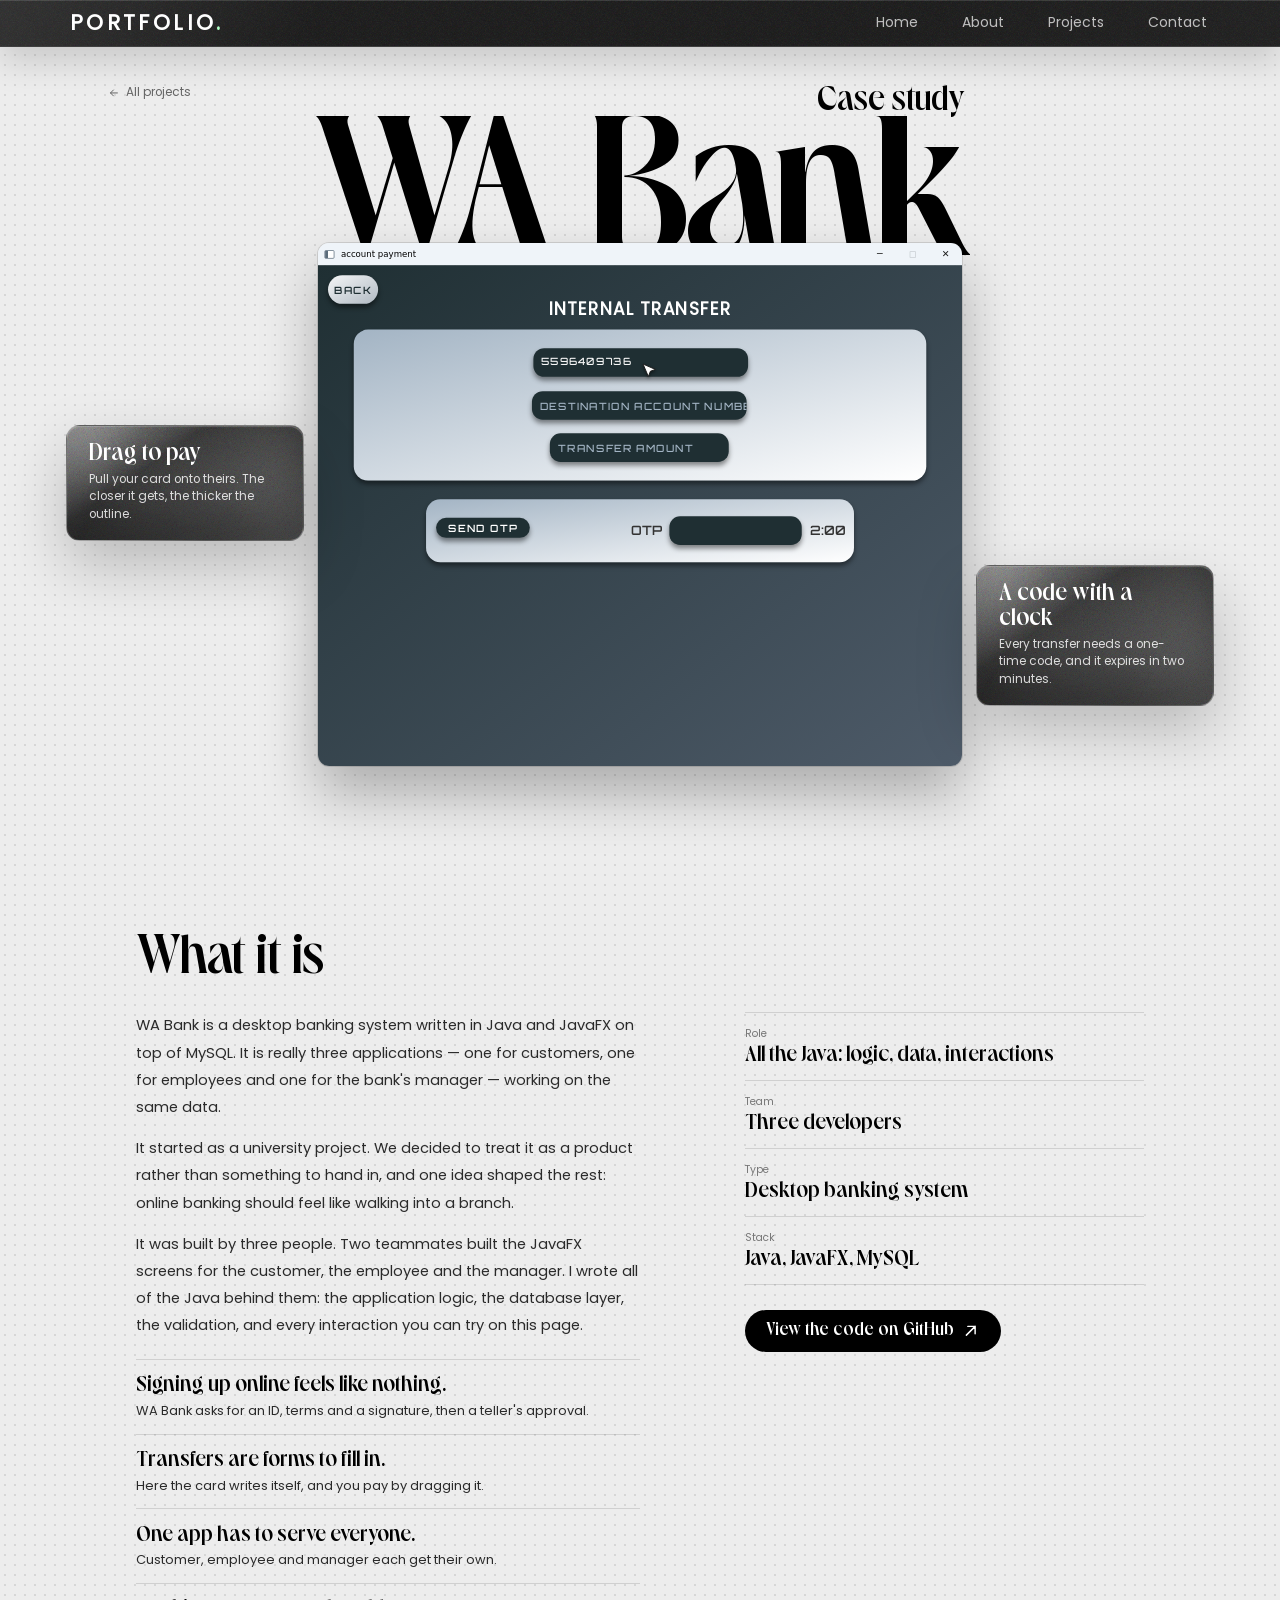
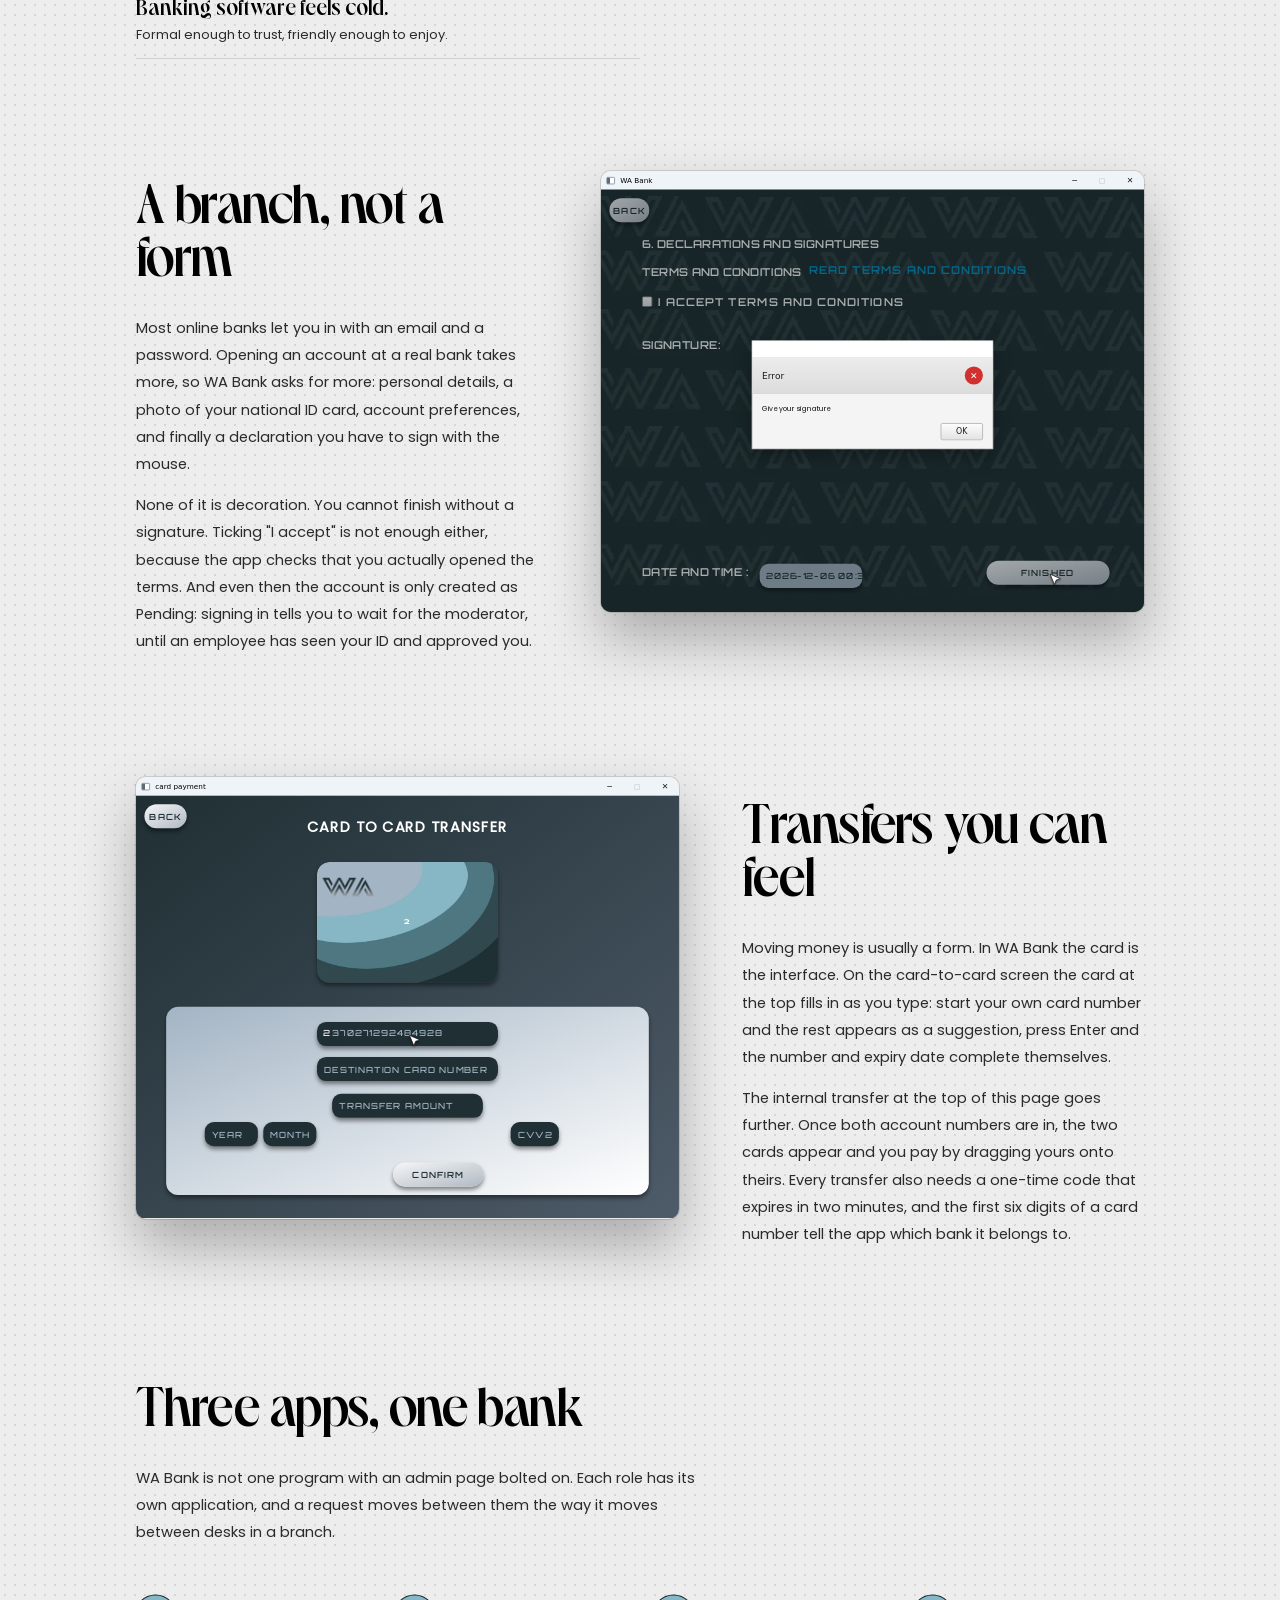
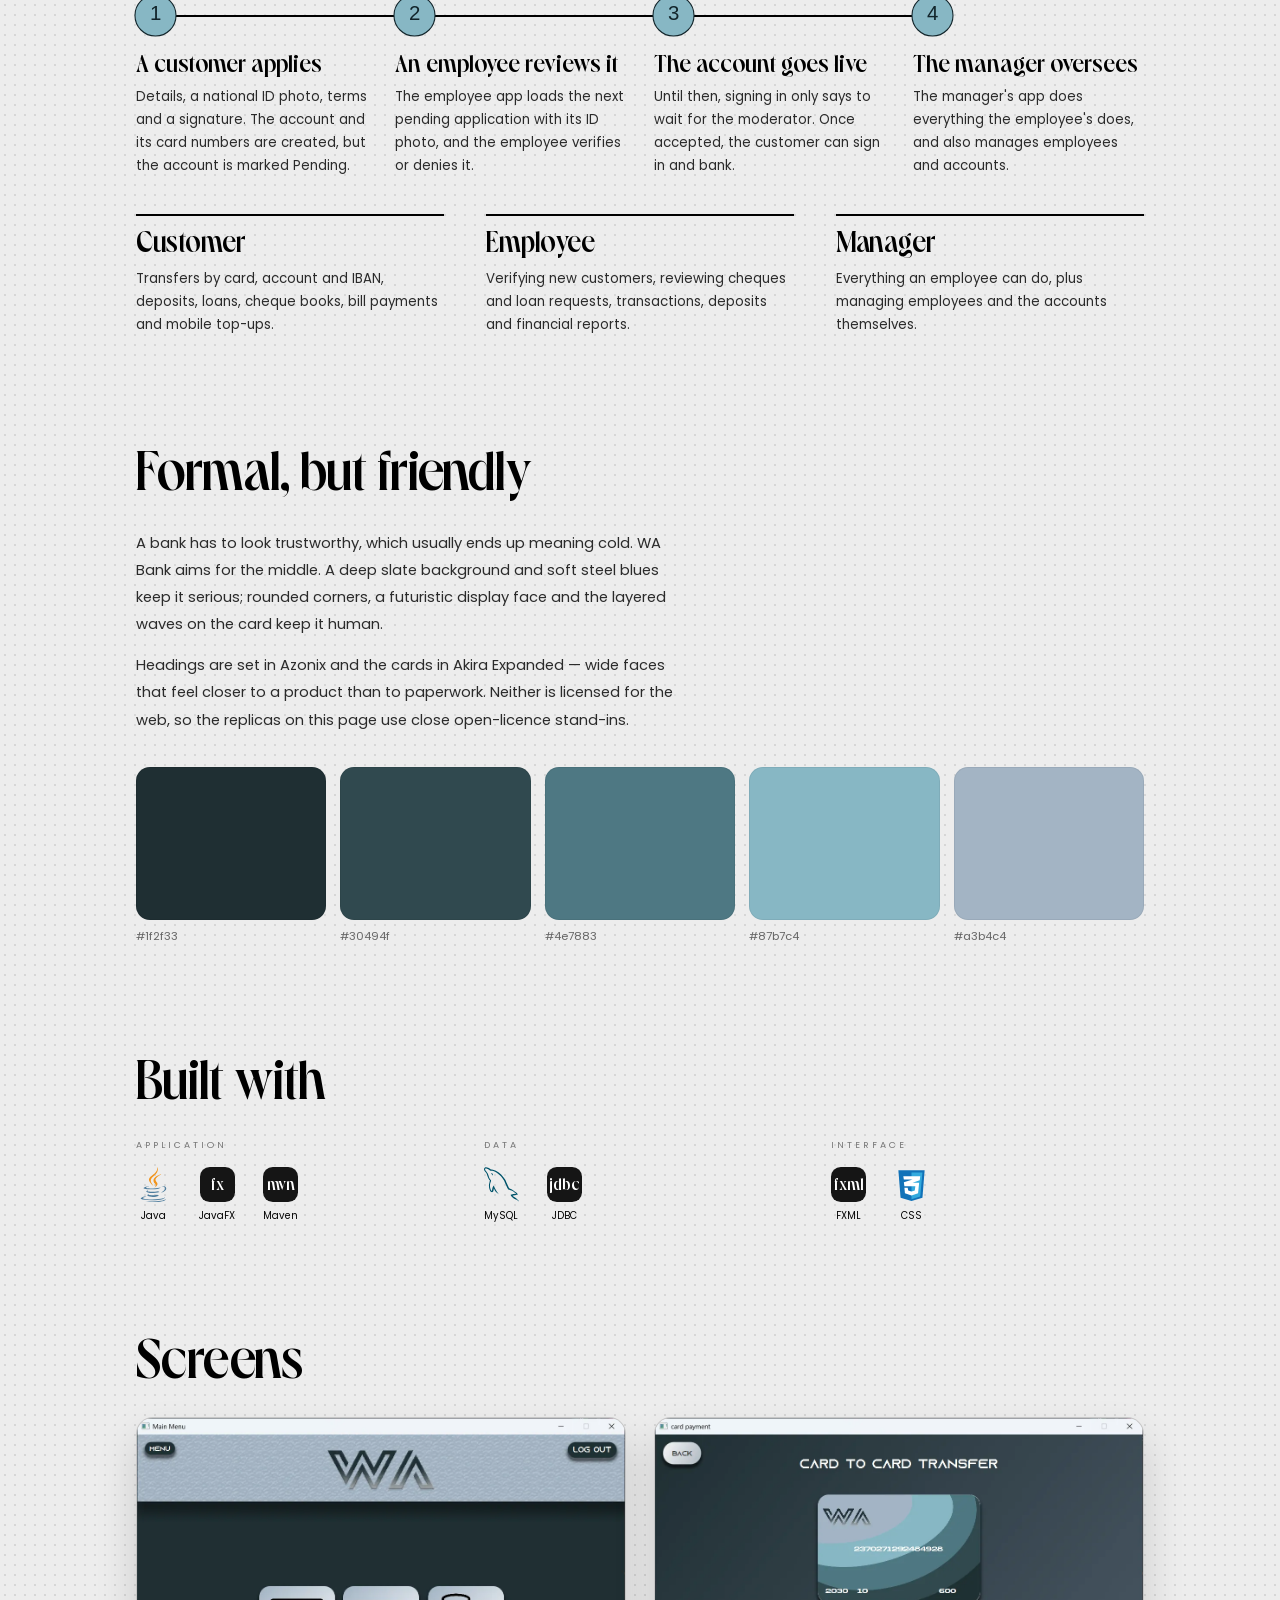
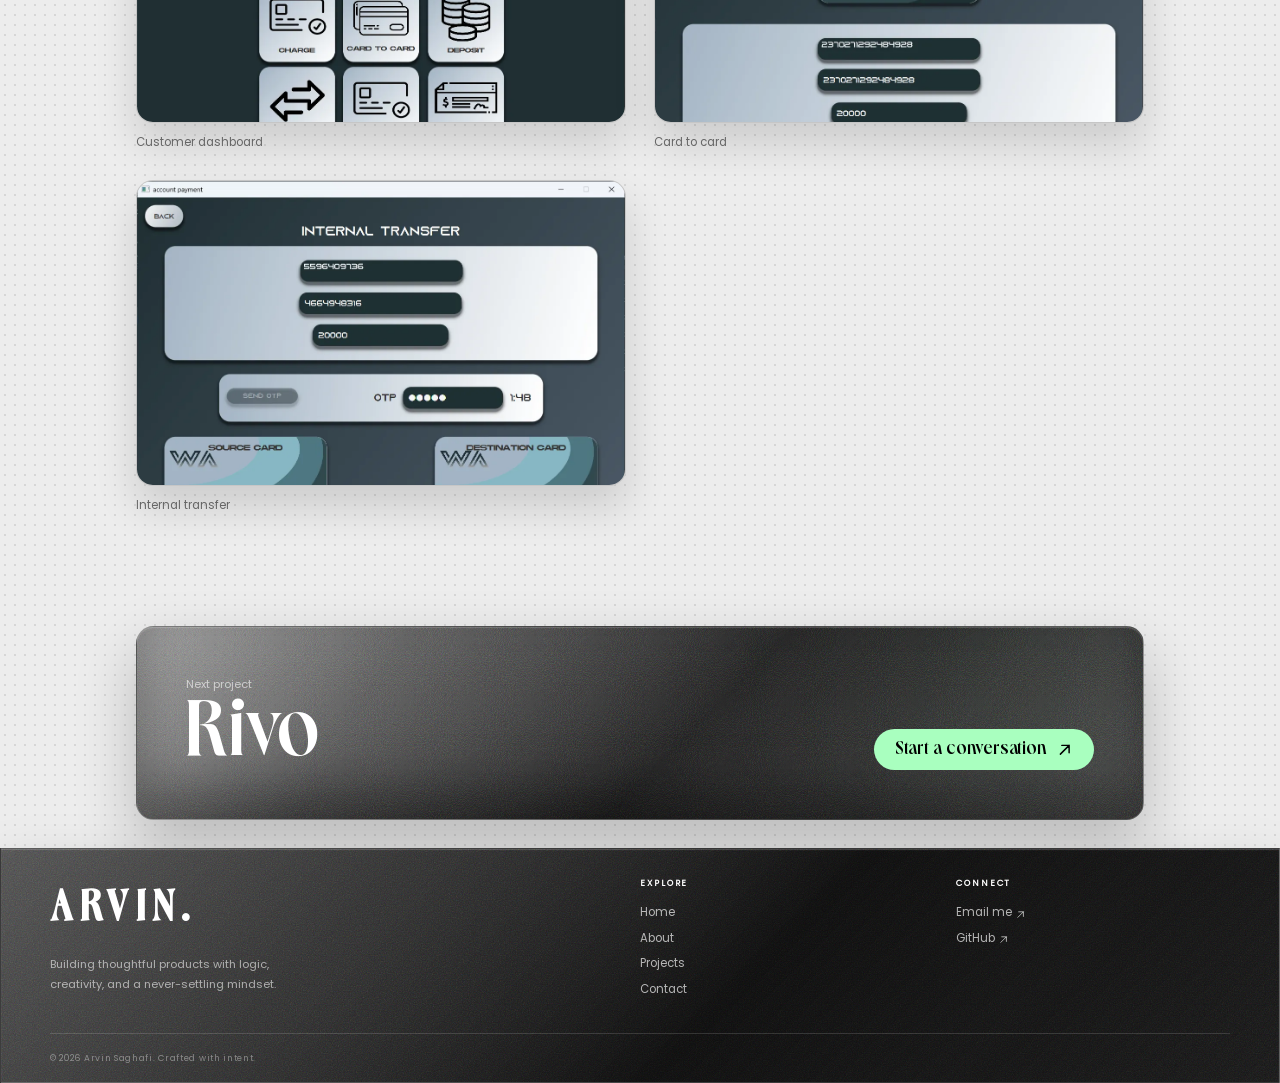
==== bank/index.html @ ecf49b20 "Add initial implementation of WA Bank project webpage" ====
<!DOCTYPE html>
<html lang="en">

<head>
	<meta charset="UTF-8">
	<meta name="viewport" content="width=device-width, initial-scale=1.0">
	<title>WA Bank — Desktop banking system | Arvin Saghafi</title>
	<meta name="description"
		content="WA Bank is a Java, JavaFX and MySQL banking system with separate apps for customers, employees and the bank manager. Sign-up needs an ID, terms and a signature, and you transfer money by dragging one card onto another.">
	<meta name="author" content="Arvin Saghafi">
	<meta name="robots" content="index, follow">
	<meta name="theme-color" content="#000000">

	<link rel="canonical" href="https://www.aboutarvin.ir/bank/">

	<meta property="og:type" content="article">
	<meta property="og:site_name" content="Arvin Saghafi">
	<meta property="og:title" content="WA Bank — Desktop banking system">
	<meta property="og:description"
		content="A Java and JavaFX banking system where signing up feels like visiting a branch and you pay by dragging your card onto theirs.">
	<meta property="og:url" content="https://www.aboutarvin.ir/bank/">
	<meta property="og:image" content="https://www.aboutarvin.ir/assets/images/projects/bank/screen-dashboard.webp">
	<meta name="twitter:card" content="summary_large_image">
	<meta name="twitter:title" content="WA Bank — Desktop banking system">
	<meta name="twitter:description"
		content="A Java and JavaFX banking system where signing up feels like visiting a branch and you pay by dragging your card onto theirs.">
	<meta name="twitter:image" content="https://www.aboutarvin.ir/assets/images/projects/bank/screen-dashboard.webp">

	<script type="application/ld+json">
		{
			"@context": "https://schema.org",
			"@graph": [
				{
					"@type": "SoftwareSourceCode",
					"@id": "https://www.aboutarvin.ir/bank/#project",
					"name": "WA Bank",
					"description": "A desktop banking system built with Java, JavaFX and MySQL, with separate applications for customers, employees and the bank manager. Registration requires an ID photo, accepted terms and a signature, and is approved by an employee before the account can be used.",
					"url": "https://www.aboutarvin.ir/bank/",
					"image": "https://www.aboutarvin.ir/assets/images/projects/bank/screen-dashboard.webp",
					"codeRepository": "https://github.com/eros-codes",
					"programmingLanguage": ["Java", "SQL"],
					"runtimePlatform": "Java, JavaFX",
					"keywords": ["banking system", "JavaFX", "MySQL", "JDBC", "desktop application", "drag and drop"],
					"author": { "@id": "https://www.aboutarvin.ir/#person" }
				},
				{
					"@type": "WebPage",
					"@id": "https://www.aboutarvin.ir/bank/#webpage",
					"url": "https://www.aboutarvin.ir/bank/",
					"name": "WA Bank — Desktop banking system",
					"isPartOf": { "@id": "https://www.aboutarvin.ir/#website" },
					"about": { "@id": "https://www.aboutarvin.ir/bank/#project" },
					"breadcrumb": { "@id": "https://www.aboutarvin.ir/bank/#breadcrumb" }
				},
				{
					"@type": "BreadcrumbList",
					"@id": "https://www.aboutarvin.ir/bank/#breadcrumb",
					"itemListElement": [
						{ "@type": "ListItem", "position": 1, "name": "Home", "item": "https://www.aboutarvin.ir/" },
						{ "@type": "ListItem", "position": 2, "name": "WA Bank", "item": "https://www.aboutarvin.ir/bank/" }
					]
				}
			]
		}
	</script>

	<!-- Motion gate — identical to the homepage -->
	<script>
		(function () {
			try {
				var d = document.documentElement;
				if (window.matchMedia &&
					window.matchMedia("(prefers-reduced-motion: reduce)").matches) return;
				d.classList.add("js-motion");
				if (document.visibilityState === "hidden") {
					d.classList.add("motion-hold");
					var release = function () { d.classList.remove("motion-hold"); };
					document.addEventListener("visibilitychange", release, { once: true });
					setTimeout(release, 8000);
				}
			} catch (e) { }
		})();
	</script>

	<!-- TODO: copy the Roah preload line from rivo/index.html here, so this
	     page preloads the same converted font file -->
	<link rel="preload" as="font" type="font/woff2" href="../assets/fonts/Poppins/Poppins-Regular.woff2" crossorigin>
	<link rel="preload" as="font" type="font/woff2" href="../assets/fonts/Orbitron/orbitron-600.woff2" crossorigin>

	<link rel="stylesheet" href="../assets/stylesheets/settings.css">
	<link rel="stylesheet" href="../assets/stylesheets/laptop/header.css" media="screen and (min-width: 1025px)">
	<link rel="stylesheet" href="../assets/stylesheets/laptop/footer.css" media="screen and (min-width: 1025px)">
	<link rel="stylesheet" href="../assets/stylesheets/tablet/header.css"
		media="screen and (min-width: 768px) and (max-width: 1024px)">
	<link rel="stylesheet" href="../assets/stylesheets/tablet/footer.css"
		media="screen and (min-width: 768px) and (max-width: 1024px)">
	<link rel="stylesheet" href="../assets/stylesheets/mobile/header.css"
		media="screen and (min-width: 320px) and (max-width: 767px)">
	<link rel="stylesheet" href="../assets/stylesheets/mobile/footer.css"
		media="screen and (min-width: 320px) and (max-width: 767px)">

	<link rel="stylesheet" href="../assets/stylesheets/project/project.css">
	<link rel="stylesheet" href="../assets/stylesheets/project/bank/bank.css">
</head>

<body class="project-page case-bank" style="--accent: #87b7c4; --accent-ink: #12252b;">

	<header class="header header-deactive" id="header">
		<a class="site-logo" href="../" aria-label="Arvin home">PORTFOLIO<span>.</span></a>
		<nav class="desktop-nav" aria-label="Primary navigation">
			<a href="../#home">Home</a>
			<a href="../#about">About</a>
			<a href="../#projects">Projects</a>
			<a href="../#contact">Contact</a>
		</nav>
		<button class="menu-toggle" type="button" aria-label="Open menu" aria-expanded="false"
			aria-controls="mobile-menu">
			<span></span>
			<span></span>
			<span></span>
		</button>
		<nav class="mobile-nav" id="mobile-menu" aria-label="Mobile navigation" aria-hidden="true">
			<a href="../#home">Home</a>
			<a href="../#about">About</a>
			<a href="../#projects">Projects</a>
			<a href="../#contact">Contact</a>
		</nav>
	</header>

	<main class="case">

		<!-- ============ HERO ============ -->
		<section class="case-hero" aria-labelledby="case-title">
			<a class="case-back" href="../#projects">
				<svg xmlns="http://www.w3.org/2000/svg" width="1em" height="1em" viewBox="0 0 24 24" aria-hidden="true">
					<path fill="none" stroke="currentColor" stroke-linecap="round" stroke-linejoin="round"
						stroke-width="2" d="M19 12H5m6-6l-6 6l6 6" />
				</svg>
				All projects
			</a>

			<div class="case-title-wrap">
				<p class="case-kicker">Case study</p>
				<h1 class="case-title" id="case-title">WA Bank</h1>
			</div>

			<div class="case-stage">
				<div class="bank-hero-stage">
					<figure class="wa-frame" id="transfer-stage"
						aria-label="The internal transfer screen of WA Bank. Account numbers and an amount are entered, a one-time code is sent, and then the source card is dragged onto the destination card to make the transfer. You can drag the card yourself.">
						<div class="wa-scale">
							<div class="wa-titlebar">
								<span class="wa-appicon"></span>account payment
								<span class="wa-controls" aria-hidden="true"><i>&#9472;</i><i
										class="is-off">&#9723;</i><i>&#10005;</i></span>
							</div>

							<!-- ---------- transfer screen ---------- -->
							<div class="wa-screen wa-dark" data-screen="transfer" aria-hidden="true">
								<span class="wa-btn is-done wa-shadow" style="left:14px; top:14px; width:70px">back</span>
								<p class="wa-title" style="top:47px">internal transfer</p>

								<div class="wa-panel wa-shadow" style="left:50px; top:90px; width:800px; height:211px">
									<div class="wa-field is-flow wa-shadow" data-f="src"
										style="left:251px; top:26px; width:300px"><span class="typed"></span><span class="caret"></span><span
											class="ghost">5596409736</span></div>
									<div class="wa-field wa-shadow" data-f="dst" style="left:249px; top:86px; width:300px">
										<span class="typed"></span><span class="caret"></span><span class="prompt">destination account
											number</span>
									</div>
									<div class="wa-field wa-shadow" data-f="amt" style="left:274px; top:145px; width:250px">
										<span class="typed"></span><span class="caret"></span><span class="prompt">transfer amount</span>
									</div>
								</div>

								<div class="wa-panel wa-shadow" style="left:151px; top:327px; width:598px; height:88px">
									<span class="wa-btn is-menu wa-shadow" data-f="sendotp"
										style="left:14px; top:26px; width:131px; height:28px; border-radius:20px">send
										otp</span>
									<span class="wa-label is-ink" style="left:286px; top:32px">otp</span>
									<div class="wa-field wa-shadow" data-f="otp" style="left:340px; top:24px; width:185px">
										<span class="typed"></span><span class="caret"></span>
									</div>
									<span class="wa-label is-ink" data-f="timer" style="left:537px; top:32px">2:00</span>
								</div>

								<div class="wa-card is-hidden" data-f="card2" style="left:550px; top:443px">
									<img class="logo" src="../assets/images/projects/bank/wa-logo.webp" alt=""
										width="220" height="80">
									<span class="cap">destination card</span>
									<span class="num"></span>
									<span class="name"></span>
								</div>
								<div class="wa-card is-hidden" data-f="card1" style="left:50px; top:443px" tabindex="0"
									role="button"
									aria-label="Source card. Press Enter to send it to the destination card.">
									<img class="logo" src="../assets/images/projects/bank/wa-logo.webp" alt=""
										width="220" height="80">
									<span class="cap">source card</span>
									<span class="num"></span>
									<span class="name"></span>
								</div>
							</div>

							<!-- ---------- receipt screen ---------- -->
							<div class="wa-screen wa-light is-away" data-screen="receipt" aria-hidden="true">
								<span class="wa-btn is-menu wa-shadow" data-f="receipt-back"
									style="left:14px; top:14px; width:55px; height:26px; font-size:13px">back</span>
								<div class="wa-paper wa-shadow">
									<span class="dash" style="top:43px"></span>
									<span class="ok">SUCCESSFUL</span>
									<span class="row" style="top:166px">Source account number's owner:<b>ARVIN
											SAGHAFI</b></span>
									<span class="row" style="top:216px">Source bank:<b>WA Bank</b></span>
									<span class="row" style="top:266px">Destination account number's owner:<b>SARA
											KARIMI</b></span>
									<span class="row" style="top:320px">Destination bank:<b>WA Bank</b></span>
									<span class="row" style="top:372px">Transfer Amount:<b>20000.0</b></span>
									<span class="row" style="top:426px">Transaction Code :<b data-f="code">878028</b></span>
									<span class="dash" style="top:506px"></span>
									<span class="row" style="top:526px">Date and time :<b data-f="time">2026-09-21
											17:22</b></span>
									<span class="wa-btn is-done wa-shadow"
										style="left:226px; top:556px; width:57px; height:26px; font-size:13px">print</span>
								</div>
							</div>

							<svg class="wa-cursor" viewBox="0 0 24 24" aria-hidden="true">
								<path d="M3 2l16 7-6.5 2.2L9.8 18z" fill="#fff" stroke="#1b1b1b" stroke-width="1.2"
									stroke-linejoin="round" />
							</svg>
						</div>
					</figure>

					<div class="wa-under">
						<span class="wa-hint" data-f="hint">Your turn: drag the source card onto the destination
							card.</span>
						<button class="wa-replay" type="button" data-f="replay">
							<svg xmlns="http://www.w3.org/2000/svg" width="1em" height="1em" viewBox="0 0 24 24"
								aria-hidden="true">
								<path fill="none" stroke="currentColor" stroke-linecap="round" stroke-linejoin="round"
									stroke-width="2" d="M20 11A8 8 0 1 0 17.7 17M20 4v7h-7" />
							</svg>
							Replay
						</button>
					</div>
				</div>

				<aside class="note pane note-a">
					<p class="note-title">Drag to pay</p>
					<p>Pull your card onto theirs. The closer it gets, the thicker the outline.</p>
				</aside>
				<aside class="note pane note-b">
					<p class="note-title">A code with a clock</p>
					<p>Every transfer needs a one-time code, and it expires in two minutes.</p>
				</aside>
			</div>
		</section>

		<!-- ============ OVERVIEW ============ -->
		<section class="case-section case-overview" aria-labelledby="overview-title">
			<div class="overview-copy">
				<h2 class="case-h2" id="overview-title" data-reveal="wipe">What it is</h2>
				<p data-reveal>
					WA Bank is a desktop banking system written in Java and JavaFX on top of MySQL. It is really
					three applications — one for customers, one for employees and one for the bank's manager —
					working on the same data.
				</p>
				<p data-reveal>
					It started as a university project. We decided to treat it as a product rather than something
					to hand in, and one idea shaped the rest: online banking should feel like walking into a
					branch.
				</p>
				<p data-reveal>
					It was built by three people. Two teammates built the JavaFX screens for the customer, the
					employee and the manager. I wrote all of the Java behind them: the application logic, the
					database layer, the validation, and every interaction you can try on this page.
				</p>

				<ul class="problems">
					<li data-reveal>
						<a href="#branch">
							<span class="problem-q">Signing up online feels like nothing.</span>
							<span class="problem-a">WA Bank asks for an ID, terms and a signature, then a teller's
								approval.</span>
						</a>
					</li>
					<li data-reveal>
						<a href="#transfers">
							<span class="problem-q">Transfers are forms to fill in.</span>
							<span class="problem-a">Here the card writes itself, and you pay by dragging it.</span>
						</a>
					</li>
					<li data-reveal>
						<a href="#roles">
							<span class="problem-q">One app has to serve everyone.</span>
							<span class="problem-a">Customer, employee and manager each get their own.</span>
						</a>
					</li>
					<li data-reveal>
						<a href="#design">
							<span class="problem-q">Banking software feels cold.</span>
							<span class="problem-a">Formal enough to trust, friendly enough to enjoy.</span>
						</a>
					</li>
				</ul>
			</div>

			<div class="overview-side">
				<dl class="overview-facts" data-reveal>
					<div>
						<dt>Role</dt>
						<dd>All the Java: logic, data, interactions</dd>
					</div>
					<div>
						<dt>Team</dt>
						<dd>Three developers</dd>
					</div>
					<div>
						<dt>Type</dt>
						<dd>Desktop banking system</dd>
					</div>
					<div>
						<dt>Stack</dt>
						<dd>Java, JavaFX, MySQL</dd>
					</div>
				</dl>

				<div class="overview-links" data-reveal>
					<!-- TODO: point this at the Bank repository -->
					<a class="btn btn-solid" href="https://github.com/eros-codes" target="_blank" rel="noreferrer">
						View the code on GitHub
						<svg xmlns="http://www.w3.org/2000/svg" width="1em" height="1em" viewBox="0 0 24 24"
							aria-hidden="true">
							<path fill="none" stroke="currentColor" stroke-linecap="round" stroke-linejoin="round"
								stroke-width="2" d="M18 6L6 18M8 6h10v10" />
						</svg>
					</a>
				</div>
			</div>
		</section>

		<!-- ============ A BRANCH, NOT A FORM ============ -->
		<section class="case-section case-feature" id="branch" aria-labelledby="branch-title">
			<div class="feature-copy">
				<h2 class="case-h2" id="branch-title" data-reveal="wipe">A branch, not a form</h2>
				<p data-reveal>
					Most online banks let you in with an email and a password. Opening an account at a real bank
					takes more, so WA Bank asks for more: personal details, a photo of your national ID card,
					account preferences, and finally a declaration you have to sign with the mouse.
				</p>
				<p data-reveal>
					None of it is decoration. You cannot finish without a signature. Ticking "I accept" is not
					enough either, because the app checks that you actually opened the terms. And even then the
					account is only created as Pending: signing in tells you to wait for the moderator, until an
					employee has seen your ID and approved you.
				</p>
			</div>

			<div class="feature-stage" data-reveal>
				<figure class="wa-frame" id="signup-stage"
					aria-label="The last step of WA Bank's sign-up. Pressing finish without a signature shows an error, the signature is drawn by hand, the terms must be opened as well as accepted, and only then is the account created.">
					<div class="wa-scale">
						<div class="wa-titlebar">
							<span class="wa-appicon"></span>WA Bank
							<span class="wa-controls" aria-hidden="true"><i>&#9472;</i><i class="is-off">&#9723;</i><i>&#10005;</i></span>
						</div>

						<div class="wa-screen wa-pattern" data-screen="signup" aria-hidden="true">
							<span class="wa-btn is-done wa-shadow" style="left:14px; top:14px; width:66px">back</span>
							<span class="wa-label" style="left:68px; top:79px">6. declarations and signatures</span>
							<span class="wa-label" style="left:68px; top:125px">terms and conditions</span>
							<!-- FXML puts this at x=330; nudged right because the stand-in font is wider than Azonix -->
							<span class="wa-link" data-f="terms" style="left:344px; top:122px">Read terms and
								conditions</span>
							<span class="wa-check" data-f="accept" style="left:68px; top:174px"><i></i>i accept terms and
								conditions</span>
							<span class="wa-label" style="left:68px; top:246px">signature:</span>

							<svg class="wa-sign" viewBox="0 0 310 314" aria-hidden="true">
								<path data-f="sign"
									d="M40 176 C56 120, 78 108, 82 152 C85 186, 70 204, 60 188 C50 172, 86 140, 106 152 C121 161, 110 188, 126 183 C141 178, 140 142, 151 147 C159 151, 150 188, 166 185 C179 182, 183 151, 191 153 C199 155, 193 185, 206 183 C221 180, 226 146, 241 151 C256 156, 246 188, 263 180 C276 174, 286 161, 293 150" />
								<path data-f="sign2" d="M58 208 C122 196, 204 200, 282 190" />
							</svg>

							<span class="wa-label" style="left:68px; top:623px">date and time :</span>
							<div class="wa-field is-light wa-shadow" style="left:263px; top:620px; width:170px">
								<span data-f="now">2026-09-21 17:20</span>
							</div>
							<span class="wa-btn is-done wa-shadow" data-f="finished"
								style="left:639px; top:615px; width:204px">finished</span>

							<div class="wa-window" data-f="termswin">
								<div class="bar">terms</div>
							</div>

							<div class="wa-dim" data-f="dim">
								<div class="wa-alert">
									<div class="bar"></div>
									<div class="head"><span data-f="alerthead">Error</span><span class="x">&#10005;</span>
									</div>
									<p class="msg" data-f="alertmsg">Give your signature</p>
									<div class="ok" data-f="alertok">OK</div>
								</div>
							</div>
						</div>

						<!-- ---------- account created ---------- -->
						<div class="wa-screen wa-light is-away" data-screen="signdone" aria-hidden="true">
							<div class="wa-darkpanel wa-shadow"
								style="left:81px; top:100px; width:700px; height:500px">
								<span class="wa-label" style="left:36px; top:29px">dear</span>
								<span class="wa-label" style="left:117px; top:29px">Arvin Saghafi</span>
								<span class="wa-label" style="left:36px; top:71px">thank you for trusting our
									bank</span>
								<span class="wa-label" style="left:36px; top:109px">your username :</span>
								<span class="wa-label" style="left:266px; top:109px">arvin</span>
								<span class="wa-label" style="left:36px; top:148px">your account's information:</span>

								<div class="wa-mini-card wa-shadow"
									style="left:200px; top:191px; width:300px; height:200px">
									<img class="logo" src="../assets/images/projects/bank/wa-logo.webp" alt=""
										width="220" height="80">
									<span style="left:8px; top:69px">5596409736</span>
									<span style="left:8px; top:92px">2370 2712 9248 4928</span>
									<span style="left:8px; top:112px">IR62 0170 0000 0055 9640 9736</span>
									<span style="left:14px; top:171px">600</span>
									<span style="left:171px; top:171px">2030.10</span>
								</div>

								<span class="wa-btn is-done wa-shadow"
									style="left:297px; top:446px; width:105px">done</span>
							</div>
							<span class="wa-label" style="left:97px; top:619px; font-size:12px">your debit card is going
								to reach you next week</span>
						</div>

						<svg class="wa-cursor" viewBox="0 0 24 24" aria-hidden="true">
							<path d="M3 2l16 7-6.5 2.2L9.8 18z" fill="#fff" stroke="#1b1b1b" stroke-width="1.2"
								stroke-linejoin="round" />
						</svg>
					</div>
				</figure>

				<div class="wa-under">
					<button class="wa-replay" type="button" data-f="replay">
						<svg xmlns="http://www.w3.org/2000/svg" width="1em" height="1em" viewBox="0 0 24 24"
							aria-hidden="true">
							<path fill="none" stroke="currentColor" stroke-linecap="round" stroke-linejoin="round"
								stroke-width="2" d="M20 11A8 8 0 1 0 17.7 17M20 4v7h-7" />
						</svg>
						Replay
					</button>
				</div>
			</div>
		</section>

		<!-- ============ TRANSFERS ============ -->
		<section class="case-section case-feature is-flipped" id="transfers" aria-labelledby="transfers-title">
			<div class="feature-copy">
				<h2 class="case-h2" id="transfers-title" data-reveal="wipe">Transfers you can feel</h2>
				<p data-reveal>
					Moving money is usually a form. In WA Bank the card is the interface. On the card-to-card
					screen the card at the top fills in as you type: start your own card number and the rest
					appears as a suggestion, press Enter and the number and expiry date complete themselves.
				</p>
				<p data-reveal>
					The internal transfer at the top of this page goes further. Once both account numbers are in,
					the two cards appear and you pay by dragging yours onto theirs. Every transfer also needs a
					one-time code that expires in two minutes, and the first six digits of a card number tell the
					app which bank it belongs to.
				</p>
			</div>

			<div class="feature-stage" data-reveal>
				<figure class="wa-frame" id="card-stage"
					aria-label="WA Bank's card-to-card screen. As the card number is typed, the card at the top fills in; pressing Enter completes the number and the expiry date.">
					<div class="wa-scale">
						<div class="wa-titlebar">
							<span class="wa-appicon"></span>card payment
							<span class="wa-controls" aria-hidden="true"><i>&#9472;</i><i class="is-off">&#9723;</i><i>&#10005;</i></span>
						</div>

						<div class="wa-screen wa-dark" data-screen="card" aria-hidden="true">
							<span class="wa-btn is-done wa-shadow" style="left:14px; top:14px; width:70px">back</span>
							<p class="wa-title" style="top:38px">card to card transfer</p>

							<div class="wa-card" style="left:300px; top:110px">
								<img class="logo" src="../assets/images/projects/bank/wa-logo.webp" alt="" width="220"
									height="80">
								<span class="num" data-f="c-num"></span>
								<span class="num" data-f="c-year" style="top:170px; left:15px; width:60px"></span>
								<span class="num" data-f="c-month" style="top:170px; left:74px; width:40px"></span>
								<span class="num" data-f="c-cvv" style="top:170px; left:225px; width:50px"></span>
							</div>

							<div class="wa-panel wa-shadow" style="left:50px; top:350px; width:800px; height:312px">
								<div class="wa-field is-flow wa-shadow" data-f="c-src"
									style="left:250px; top:25px; width:300px"><span class="typed"></span><span class="caret"></span><span
										class="ghost">2370271292484928</span></div>
								<div class="wa-field wa-shadow" data-f="c-dst" style="left:250px; top:83px; width:300px">
									<span class="typed"></span><span class="caret"></span><span class="prompt">destination card number</span>
								</div>
								<div class="wa-field wa-shadow" data-f="c-amt" style="left:275px; top:144px; width:250px">
									<span class="typed"></span><span class="caret"></span><span class="prompt">transfer amount</span>
								</div>
								<div class="wa-field wa-shadow" data-f="c-y" style="left:64px; top:191px; width:88px">
									<span class="typed"></span><span class="caret"></span><span class="prompt">year</span>
								</div>
								<div class="wa-field wa-shadow" data-f="c-m" style="left:161px; top:191px; width:88px">
									<span class="typed"></span><span class="caret"></span><span class="prompt">month</span>
								</div>
								<div class="wa-field wa-shadow" data-f="c-c" style="left:571px; top:191px; width:80px">
									<span class="typed"></span><span class="caret"></span><span class="prompt">cvv2</span>
								</div>
								<span class="wa-btn is-done wa-shadow" data-f="c-confirm"
									style="left:376px; top:258px; width:150px">confirm</span>
							</div>
						</div>

						<svg class="wa-cursor" viewBox="0 0 24 24" aria-hidden="true">
							<path d="M3 2l16 7-6.5 2.2L9.8 18z" fill="#fff" stroke="#1b1b1b" stroke-width="1.2"
								stroke-linejoin="round" />
						</svg>
					</div>
				</figure>

				<div class="wa-under">
					<span class="wa-hint" data-f="hint">Destination bank recognised from 622106: Parsian Bank.</span>
					<button class="wa-replay" type="button" data-f="replay">
						<svg xmlns="http://www.w3.org/2000/svg" width="1em" height="1em" viewBox="0 0 24 24"
							aria-hidden="true">
							<path fill="none" stroke="currentColor" stroke-linecap="round" stroke-linejoin="round"
								stroke-width="2" d="M20 11A8 8 0 1 0 17.7 17M20 4v7h-7" />
						</svg>
						Replay
					</button>
				</div>
			</div>
		</section>

		<!-- ============ ROLES ============ -->
		<section class="case-section case-roles" id="roles" aria-labelledby="roles-title">
			<h2 class="case-h2" id="roles-title" data-reveal="wipe">Three apps, one bank</h2>
			<p class="roles-intro" data-reveal>
				WA Bank is not one program with an admin page bolted on. Each role has its own application, and a
				request moves between them the way it moves between desks in a branch.
			</p>

			<ol class="pipeline" data-reveal="pipeline">
				<li class="pipe-step" data-reveal="step">
					<span class="pipe-num" aria-hidden="true">1</span>
					<h3>A customer applies</h3>
					<p>Details, a national ID photo, terms and a signature. The account and its card numbers are
						created, but the account is marked Pending.</p>
				</li>
				<li class="pipe-step" data-reveal="step">
					<span class="pipe-num" aria-hidden="true">2</span>
					<h3>An employee reviews it</h3>
					<p>The employee app loads the next pending application with its ID photo, and the employee
						verifies or denies it.</p>
				</li>
				<li class="pipe-step" data-reveal="step">
					<span class="pipe-num" aria-hidden="true">3</span>
					<h3>The account goes live</h3>
					<p>Until then, signing in only says to wait for the moderator. Once accepted, the customer can
						sign in and bank.</p>
				</li>
				<li class="pipe-step" data-reveal="step">
					<span class="pipe-num" aria-hidden="true">4</span>
					<h3>The manager oversees</h3>
					<p>The manager's app does everything the employee's does, and also manages employees and
						accounts.</p>
				</li>
			</ol>

			<div class="role-list">
				<article class="role" data-reveal>
					<h3>Customer</h3>
					<p>Transfers by card, account and IBAN, deposits, loans, cheque books, bill payments and mobile
						top-ups.</p>
				</article>
				<article class="role" data-reveal>
					<h3>Employee</h3>
					<p>Verifying new customers, reviewing cheques and loan requests, transactions, deposits and
						financial reports.</p>
				</article>
				<article class="role" data-reveal>
					<h3>Manager</h3>
					<p>Everything an employee can do, plus managing employees and the accounts themselves.</p>
				</article>
			</div>
		</section>

		<!-- ============ DESIGN ============ -->
		<section class="case-section case-design" id="design" aria-labelledby="design-title">
			<div class="design-copy">
				<h2 class="case-h2" id="design-title" data-reveal="wipe">Formal, but friendly</h2>
				<p data-reveal>
					A bank has to look trustworthy, which usually ends up meaning cold. WA Bank aims for the
					middle. A deep slate background and soft steel blues keep it serious; rounded corners, a
					futuristic display face and the layered waves on the card keep it human.
				</p>
				<p data-reveal>
					Headings are set in Azonix and the cards in Akira Expanded — wide faces that feel closer to a
					product than to paperwork. Neither is licensed for the web, so the replicas on this page use
					close open-licence stand-ins.
				</p>
			</div>

			<div class="palette" data-reveal>
				<div class="swatch"><i style="--sw:#1f2f33"></i>#1f2f33</div>
				<div class="swatch"><i style="--sw:#30494f"></i>#30494f</div>
				<div class="swatch"><i style="--sw:#4e7883"></i>#4e7883</div>
				<div class="swatch"><i style="--sw:#87b7c4"></i>#87b7c4</div>
				<div class="swatch"><i style="--sw:#a3b4c4"></i>#a3b4c4</div>
			</div>
		</section>

		<!-- ============ STACK ============ -->
		<section class="case-section case-stack" aria-labelledby="stack-title">
			<h2 class="case-h2" id="stack-title" data-reveal="wipe">Built with</h2>
			<div class="stack-groups">
				<div class="stack-group" data-reveal>
					<span>APPLICATION</span>
					<ul class="stack-icons">
						<li><img src="../assets/SVGs/skills/java.svg" alt="" width="40" height="40">Java</li>
						<li><span class="stack-mark" aria-hidden="true">fx</span>JavaFX</li>
						<li><span class="stack-mark" aria-hidden="true">mvn</span>Maven</li>
					</ul>
				</div>
				<div class="stack-group" data-reveal>
					<span>DATA</span>
					<ul class="stack-icons">
						<li><img src="../assets/SVGs/skills/mysql.svg" alt="" width="40" height="40">MySQL</li>
						<li><span class="stack-mark" aria-hidden="true">jdbc</span>JDBC</li>
					</ul>
				</div>
				<div class="stack-group" data-reveal>
					<span>INTERFACE</span>
					<ul class="stack-icons">
						<li><span class="stack-mark" aria-hidden="true">fxml</span>FXML</li>
						<li><img src="../assets/SVGs/skills/css.svg" alt="" width="40" height="40">CSS</li>
					</ul>
				</div>
			</div>
		</section>

		<!-- ============ GALLERY ============ -->
		<section class="case-section case-gallery" aria-labelledby="gallery-title">
			<h2 class="case-h2" id="gallery-title" data-reveal="wipe">Screens</h2>
			<div class="shots">
				<figure class="shot" data-reveal>
					<img src="../assets/images/projects/bank/screen-dashboard.webp" alt="WA Bank customer dashboard"
						loading="lazy" width="1127" height="914">
					<figcaption>Customer dashboard</figcaption>
				</figure>
				<figure class="shot" data-reveal>
					<img src="../assets/images/projects/bank/screen-card-to-card.webp"
						alt="WA Bank card to card transfer screen" loading="lazy" width="1127" height="914">
					<figcaption>Card to card</figcaption>
				</figure>
				<figure class="shot" data-reveal>
					<img src="../assets/images/projects/bank/screen-internal-transfer.webp"
						alt="WA Bank internal transfer screen with source and destination cards" loading="lazy"
						width="1127" height="914">
					<figcaption>Internal transfer</figcaption>
				</figure>
			</div>
		</section>

		<!-- ============ NEXT ============ -->
		<section class="case-next pane" aria-label="Keep exploring">
			<a class="next-link" href="../rivo/">
				<span>Next project</span>
				<strong>Rivo</strong>
			</a>
			<a class="btn btn-mint" href="mailto:saghafiarvin@gmail.com">
				Start a conversation
				<svg xmlns="http://www.w3.org/2000/svg" width="1em" height="1em" viewBox="0 0 24 24" aria-hidden="true">
					<path fill="none" stroke="currentColor" stroke-linecap="round" stroke-linejoin="round"
						stroke-width="2" d="M18 6L6 18M8 6h10v10" />
				</svg>
			</a>
		</section>
	</main>

	<footer class="site-footer">
		<div class="footer-main">
			<div class="footer-brand">
				<a class="site-logo" href="../" aria-label="Back to Arvin's home">ARVIN<span>.</span></a>
				<p>Building thoughtful products with logic, creativity, and a never-settling mindset.</p>
			</div>
			<div class="footer-column">
				<h2 class="footer-heading">Explore</h2>
				<nav class="footer-links" aria-label="Footer navigation">
					<a href="../#home">Home</a>
					<a href="../#about">About</a>
					<a href="../#projects">Projects</a>
					<a href="../#contact">Contact</a>
				</nav>
			</div>
			<div class="footer-column">
				<h2 class="footer-heading">Connect</h2>
				<nav class="footer-socials" aria-label="Social links">
					<a href="mailto:saghafiarvin@gmail.com">Email me
						<svg xmlns="http://www.w3.org/2000/svg" width="1em" height="1em" viewBox="0 0 24 24">
							<path d="M0 0h24v24H0z" fill="none" />
							<path fill="none" stroke="currentColor" stroke-linecap="round" stroke-linejoin="round"
								stroke-width="2" d="M18 6L6 18M8 6h10v10" />
						</svg>
					</a>
					<a href="https://github.com/eros-codes" target="_blank" rel="noreferrer">GitHub
						<svg xmlns="http://www.w3.org/2000/svg" width="1em" height="1em" viewBox="0 0 24 24">
							<path d="M0 0h24v24H0z" fill="none" />
							<path fill="none" stroke="currentColor" stroke-linecap="round" stroke-linejoin="round"
								stroke-width="2" d="M18 6L6 18M8 6h10v10" />
						</svg>
					</a>
				</nav>
			</div>
		</div>
		<div class="footer-bottom">
			<p>© 2026 Arvin Saghafi. Crafted with intent.</p>
		</div>
	</footer>

	<script type="module" src="../assets/js/project/bank/bank.js"></script>
</body>

</html>
---- assets/stylesheets/settings.css ----
@font-face {
	font-family: "Roaheregular";
	src: url("../fonts/Roah/roaheregular-maoan.woff2") format("woff2");
	font-style: normal;
	font-weight: 400;
	font-display: swap;
}

@font-face {
	font-family: "Poppins";
	src: url("../fonts/Poppins/Poppins-Regular.woff2") format("woff2"),
		url("../fonts/Poppins/Poppins-Regular.woff") format("woff");
	font-style: normal;
	font-weight: 400;
	font-display: swap;
}

*,
*::before,
*::after {
	text-decoration: none;
	box-sizing: border-box;
	margin: 0;
	padding: 0;
}

html {
	font-size: 14px;
	scroll-behavior: smooth;
}

body,
button,
input,
textarea,
select {
	font-family: "Roaheregular", sans-serif;
}

body {
	min-height: 100vh;
	line-height: 1.5;
	background-color: #ededed;
    background-image: radial-gradient(
        rgba(14, 14, 14, 0.1) 1px,
        transparent 1px
    );
    background-size: 10px 10px;
	display: flex;
	flex-direction: column;
	justify-content: start;
	align-items: center;
	gap: 3rem;

	overflow-x: hidden;
}

main {
	width: 100%;
	display: flex;
	flex-direction: column;
	justify-content: start;
	align-items: center;
	gap: 3rem;

	overflow-x: hidden;
}

img,
picture,
video,
canvas,
svg {
	display: block;
	max-width: 100%;
}

button,
input,
textarea,
select {
	font-size: inherit;
}


#about { width: 100%; display: flex; justify-content: center; scroll-margin-top: 3rem; }
#contact { width: 100%; display: flex; justify-content: center; scroll-margin-top: 3rem; }
---- assets/stylesheets/laptop/header.css ----
.header {
	position: fixed;
	top: 0;
	z-index: 20;
	display: flex;
	align-items: center;
	justify-content: space-between;
	width: 100%;
	border-bottom: 1px solid rgba(255, 255, 255, 0.16);
	box-shadow: 0 1rem 2.5rem rgba(0, 0, 0, 0.16), inset 0 1px rgba(255, 255, 255, 0.12);
	transition: all 0.2s ease-in;

	.site-logo {
		color: #fff;
		font-family: "Poppins", sans-serif;
		font-size: 1.5rem;
		font-weight: 600;
		letter-spacing: 0.16em;
		text-decoration: none;
		transition: all 0.2s ease-in;

		span { color: #a9ffbf; }
	}

	.desktop-nav {
		display: flex;
		align-items: center;
		gap: clamp(1rem, 3vw, 2.8rem);

		a {
			padding: 0.2rem;
			color: rgba(255, 255, 255, 0.7);
			font-family: "Poppins", sans-serif;
			font-size: 1rem;
			text-decoration: none;
			transition: all 0.2s ease;

			&:hover,
			&:focus-visible { color: #fff; }
		}
	}

	.menu-toggle,
	.mobile-nav { display: none; }

	&::before {
		content: "";
		position: absolute;
		inset: 0;
		background-image: url("data:image/svg+xml,%3Csvg viewBox='0 0 300 300' xmlns='http://www.w3.org/2000/svg'%3E%3Cfilter id='noise'%3E%3CfeTurbulence type='fractalNoise' baseFrequency='.65' numOctaves='4'/%3E%3C/filter%3E%3Crect width='300' height='300' filter='url(%23noise)'/%3E%3C/svg%3E");
		opacity: 0.5;
		mix-blend-mode: soft-light;
		pointer-events: none;
	}
	&::after {
		content: "";
		position: absolute;
		inset: 0;
		background: linear-gradient(
			120deg,
			rgba(255, 255, 255, 0.18),
			transparent 25%,
			transparent 70%,
			rgba(255, 255, 255, 0.04)
		);
		opacity: 0.5;
		pointer-events: none;
	}
}

.section-anchor {
	display: block;
	position: relative;
	top: -6rem;
	width: 0;
	height: 0;
}

.header-active {
	background: rgba(8, 8, 8, 0.75);
	backdrop-filter: blur(10px);
	-webkit-backdrop-filter: blur(18px);
	padding: 0.3rem 3.75rem;
	.site-logo {
		font-size: 1.2rem;
	}
	a {
		padding: 0rem;
		font-size: 0.9rem;
	}
}
.header-deactive {
	background: #1a1a1a;
	padding: 0.5rem 5rem;

	.site-logo {
		font-size: 1.5rem;
	}
	a {
		font-size: 1rem;
	}
}
---- assets/stylesheets/laptop/footer.css ----
.site-footer {
	width: 100%;
	margin: 0 auto;
	padding: 2rem 3.5rem 1.25rem;
	position: relative;
	border: 1px solid rgba(255, 255, 255, 0.16);
	background: linear-gradient(
		135deg,
		rgba(62, 62, 62, 0.9),
		rgba(14, 14, 14, 1) 58%,
		rgba(0, 0, 0, 0.9)
	);
	box-shadow:
		inset 0 1px 1px rgba(255, 255, 255, 0.18),
		0 1.75rem 4rem rgba(0, 0, 0, 0.18);
	overflow: hidden;
	color: #fff;

	&::before {
		content: "";
		position: absolute;
		inset: 0;
		background-image: url("data:image/svg+xml,%3Csvg viewBox='0 0 300 300' xmlns='http://www.w3.org/2000/svg'%3E%3Cfilter id='noise'%3E%3CfeTurbulence type='fractalNoise' baseFrequency='.65' numOctaves='4'/%3E%3C/filter%3E%3Crect width='300' height='300' filter='url(%23noise)'/%3E%3C/svg%3E");
		opacity: 0.65;
		mix-blend-mode: soft-light;
		pointer-events: none;
	}
}

.footer-main,
.footer-bottom {
	position: relative;
	z-index: 1;
}

.footer-main {
	display: grid;
	grid-template-columns: 1.4fr 0.7fr 0.7fr;
	gap: 3rem;
	padding-bottom: 2.5rem;
}

.footer-brand {
	.site-logo {
		color: #fff;
		font-size: 3rem;
		font-weight: 600;
		letter-spacing: 0.16em;
	}

	p {
		max-width: 18rem;
		margin-top: 1rem;
		font-family: "Poppins", sans-serif;
		font-size: 0.8rem;
		line-height: 1.8;
		color: rgba(255, 255, 255, 0.58);
	}
}

.footer-heading {
	margin-bottom: 1rem;
	font-family: "Poppins", sans-serif;
	font-size: 0.62rem;
	letter-spacing: 0.22em;
	text-transform: uppercase;
	color: #fff;
}

.footer-links,
.footer-socials {
	display: flex;
	flex-direction: column;
	align-items: flex-start;
	gap: 0.6rem;

	a {
		display: flex;
		align-items: end;
		gap: 0.2rem;
		font-family: "Poppins", sans-serif;
		font-size: 0.82rem;
		color: rgba(255, 255, 255, 0.68);
		transition:
			color 0.2s ease,
			transform 0.2s ease;

		svg {
			margin-bottom: 0.1rem;
			width: 0.8rem;
			height: 0.8rem;
		}
		&:hover,
		&:focus-visible {
			color: #fff;
			transform: translateX(0.25rem);
		}
	}
}

.footer-bottom {
	display: flex;
	align-items: center;
	justify-content: space-between;
	padding-top: 1.25rem;
	border-top: 1px solid rgba(255, 255, 255, 0.14);
	font-family: "Poppins", sans-serif;
	font-size: 0.62rem;
	letter-spacing: 0.08em;
	color: rgba(255, 255, 255, 0.4);

	p {
		margin: 0;
	}
}
---- assets/stylesheets/tablet/header.css ----
.header {
	position: fixed;
	top: 0;
	z-index: 20;
	display: flex;
	align-items: center;
	justify-content: space-between;
	width: 100%;
	border-bottom: 1px solid rgba(255, 255, 255, 0.16);
	box-shadow: 0 1rem 2.5rem rgba(0, 0, 0, 0.16), inset 0 1px rgba(255, 255, 255, 0.12);
	transition: all 0.2s ease-in;

	.site-logo {
		color: #fff;
		font-family: "Poppins", sans-serif;
		font-size: 1.5rem;
		font-weight: 600;
		letter-spacing: 0.16em;
		text-decoration: none;
		transition: all 0.2s ease-in;

		span { color: #a9ffbf; }
	}

	.desktop-nav {
		display: flex;
		align-items: center;
		gap: clamp(1rem, 3vw, 2.8rem);

		a {
			padding: 0.2rem;
			color: rgba(255, 255, 255, 0.7);
			font-family: "Poppins", sans-serif;
			font-size: 1rem;
			text-decoration: none;
			transition: all 0.2s ease;

			&:hover,
			&:focus-visible { color: #fff; }
		}
	}

	.menu-toggle,
	.mobile-nav { display: none; }

	&::before {
		content: "";
		position: absolute;
		inset: 0;
		background-image: url("data:image/svg+xml,%3Csvg viewBox='0 0 300 300' xmlns='http://www.w3.org/2000/svg'%3E%3Cfilter id='noise'%3E%3CfeTurbulence type='fractalNoise' baseFrequency='.65' numOctaves='4'/%3E%3C/filter%3E%3Crect width='300' height='300' filter='url(%23noise)'/%3E%3C/svg%3E");
		opacity: 0.5;
		mix-blend-mode: soft-light;
		pointer-events: none;
	}
	&::after {
		content: "";
		position: absolute;
		inset: 0;
		background: linear-gradient(
			120deg,
			rgba(255, 255, 255, 0.18),
			transparent 25%,
			transparent 70%,
			rgba(255, 255, 255, 0.04)
		);
		opacity: 0.5;
		pointer-events: none;
	}
}

.section-anchor {
	display: block;
	position: relative;
	top: -6rem;
	width: 0;
	height: 0;
}

.header-active {
	background: rgba(8, 8, 8, 0.75);
	backdrop-filter: blur(10px);
	-webkit-backdrop-filter: blur(10px);
	padding: 0.3rem 3.75rem;
	.site-logo {
		font-size: 1.2rem;
	}
	a {
		padding: 0rem;
		font-size: 0.9rem;
	}
}
.header-deactive {
	background: #1a1a1a;
	padding: 0.5rem 5rem;

	.site-logo {
		font-size: 1.5rem;
	}
	a {
		font-size: 1rem;
	}
}
---- assets/stylesheets/tablet/footer.css ----
.site-footer {
	width: 100%;
	margin: 0 auto;
	padding: 1.75rem 2.5rem 1.15rem;
	border: 1px solid rgba(255, 255, 255, 0.16);
	background: linear-gradient(
		135deg,
		rgba(62, 62, 62, 0.9),
		rgba(14, 14, 14, 1) 58%,
		rgba(0, 0, 0, 0.9)
	);
	box-shadow:
		inset 0 1px 1px rgba(255, 255, 255, 0.18),
		0 1.5rem 3.5rem rgba(0, 0, 0, 0.18);
	position: relative;
	overflow: hidden;
	color: #fff;

	&::before {
		content: "";
		position: absolute;
		inset: 0;
		background-image: url("data:image/svg+xml,%3Csvg viewBox='0 0 300 300' xmlns='http://www.w3.org/2000/svg'%3E%3Cfilter id='noise'%3E%3CfeTurbulence type='fractalNoise' baseFrequency='.65' numOctaves='4'/%3E%3C/filter%3E%3Crect width='300' height='300' filter='url(%23noise)'/%3E%3C/svg%3E");
		opacity: 0.65;
		mix-blend-mode: soft-light;
		pointer-events: none;
	}
}

.footer-main,
.footer-bottom {
	position: relative;
	z-index: 1;
}

.footer-main {
	display: grid;
	grid-template-columns: 1.4fr 0.8fr 0.8fr;
	gap: 2rem;
	padding-bottom: 1.75rem;
}

.footer-brand {
	.site-logo {
		color: #fff;
		font-size: 2.5rem;
		font-weight: 600;
		letter-spacing: 0.14em;
	}
	p {
		max-width: 15rem;
		margin-top: 0.75rem;
		font-family: "Poppins", sans-serif;
		font-size: 0.72rem;
		line-height: 1.8;
		color: rgba(255, 255, 255, 0.58);
	}
}

.footer-heading {
	margin-bottom: 0.9rem;
	font-family: "Poppins", sans-serif;
	font-size: 0.58rem;
	letter-spacing: 0.2em;
	text-transform: uppercase;
	color: #fff;
}

.footer-links,
.footer-socials {
	display: flex;
	flex-direction: column;
	align-items: flex-start;
	gap: 0.55rem;

	a {
		display: flex;
		align-items: end;
		gap: 0.1rem;
		font-family: "Poppins", sans-serif;
		font-size: 0.75rem;
		color: rgba(255, 255, 255, 0.68);
		transition:
			color 0.2s ease,
			transform 0.2s ease;

		svg {
			margin-bottom: 0.1rem;
			width: 0.8rem;
			height: 0.8rem;
		}
		&:hover,
		&:focus-visible {
			color: #fff;
			transform: translateX(0.2rem);
		}
	}
}

.footer-bottom {
	display: flex;
	justify-content: space-between;
	align-items: center;
	padding-top: 1.1rem;
	border-top: 1px solid rgba(255, 255, 255, 0.14);
	font-family: "Poppins", sans-serif;
	font-size: 0.58rem;
	letter-spacing: 0.06em;
	color: rgba(255, 255, 255, 0.4);
}
---- assets/stylesheets/mobile/header.css ----
.header {
	position: fixed;
	top: 0;
	z-index: 20;
	display: flex;
	align-items: center;
	justify-content: space-between;
	width: 100%;
	border-bottom: 1px solid rgba(255, 255, 255, 0.16);
	box-shadow: 0 1rem 2.5rem rgba(0, 0, 0, 0.16), inset 0 1px rgba(255, 255, 255, 0.12);
	transition: all 0.2s ease-in;
	padding: 0.5rem 1.5rem;

	.site-logo {
		color: #fff;
		font-family: "Poppins", sans-serif;
		font-size: 0.8rem;
		font-weight: 600;
		letter-spacing: 0.16em;
		text-decoration: none;
		line-height: 1;

		span {
			color: #a9ffbf;
		}
	}

	.desktop-nav {
		display: none;
	}

	.mobile-nav {
		position: absolute;
		top: calc(100% + 0.55rem);
		left: 0;
		display: flex;
		flex-direction: column;
		gap: 1.4rem;
		width: 100%;
		padding: 1.5rem;
		border: 1px solid rgba(255, 255, 255, 0.14);
		border-radius: 1.25rem;
		background: rgba(8, 8, 8, 0.86);
		box-shadow:
			0 1rem 2.5rem rgba(0, 0, 0, 0.2),
			inset 0 1px rgba(255, 255, 255, 0.1);
		backdrop-filter: blur(18px);
		-webkit-backdrop-filter: blur(18px);
		opacity: 0;
		pointer-events: none;
		transform: translateY(-0.75rem) scale(0.98);
		transform-origin: top right;
		transition:
			opacity 0.3s ease,
			transform 0.35s cubic-bezier(0.2, 0.8, 0.2, 1);
		backdrop-filter: blur(18px);
		-webkit-backdrop-filter: blur(18px);

		a {
			color: rgba(255, 255, 255, 0.7);
			font-family: "Poppins", sans-serif;
			font-size: 0.8rem;
			text-decoration: none;
			transform: translateX(-0.5rem);
			opacity: 0;
			transition:
				color 0.25s ease,
				opacity 0.3s ease,
				transform 0.3s ease;

			&:hover,
			&:focus-visible {
				color: #fff;
			}
		}

		&.is-open {
			width: 95%;
			left: 50%;
			opacity: 1;
			pointer-events: auto;
			transform: translateY(0) scale(1) translateX(-50%);
			backdrop-filter: blur(18px);
			-webkit-backdrop-filter: blur(18px);

			a {
				opacity: 1;
				transform: translateX(0);

				&:nth-child(2) { transition-delay: 0.04s; }
				&:nth-child(3) { transition-delay: 0.08s; }
				&:nth-child(4) { transition-delay: 0.12s; }
			}
		}

		&::before {
			content: "";
			position: absolute;
			inset: 0;
			background-image: url("data:image/svg+xml,%3Csvg viewBox='0 0 300 300' xmlns='http://www.w3.org/2000/svg'%3E%3Cfilter id='noise'%3E%3CfeTurbulence type='fractalNoise' baseFrequency='.65' numOctaves='4'/%3E%3C/filter%3E%3Crect width='300' height='300' filter='url(%23noise)'/%3E%3C/svg%3E");
			opacity: 0.9;
			mix-blend-mode: soft-light;
			pointer-events: none;
		}
		&::after {
			content: "";
			position: absolute;
			inset: 0;
			background: linear-gradient(
				120deg,
				rgba(255, 255, 255, 0.18),
				transparent 25%,
				transparent 70%,
				rgba(255, 255, 255, 0.04)
			);
			opacity: 0.9;
			pointer-events: none;
		}
	}

	.menu-toggle {
		display: block;
		position: relative;
		z-index: 2;
		width: 2rem;
		height: 2rem;
		padding: 0.5rem;
		border: 1px solid transparent;
		border-radius: 50%;
		background: transparent;
		cursor: pointer;
		transition: all 0.2s ease-in;

		span {
			display: block;
			width: 100%;
			height: 1px;
			margin: 0.28rem 0;
			background: #fff;
			transition:
				transform 0.35s ease,
				opacity 0.25s ease;
		}

		&[aria-expanded="true"] {
			background: rgba(255, 255, 255, 0.08);
			border: 1px solid rgba(255, 255, 255, 0.16);

			span {
				&:nth-child(1) { transform: translateY(0.2rem) rotate(45deg); }
				&:nth-child(2) { opacity: 0; }
				&:nth-child(3) { transform: translateY(-0.5rem) rotate(-45deg); }
			}
		}
	}

	&::before {
		content: "";
		position: absolute;
		inset: 0;
		background-image: url("data:image/svg+xml,%3Csvg viewBox='0 0 300 300' xmlns='http://www.w3.org/2000/svg'%3E%3Cfilter id='noise'%3E%3CfeTurbulence type='fractalNoise' baseFrequency='.65' numOctaves='4'/%3E%3C/filter%3E%3Crect width='300' height='300' filter='url(%23noise)'/%3E%3C/svg%3E");
		opacity: 0.5;
		mix-blend-mode: soft-light;
		pointer-events: none;
	}
	&::after {
		content: "";
		position: absolute;
		inset: 0;
		background: linear-gradient(
			120deg,
			rgba(255, 255, 255, 0.18),
			transparent 25%,
			transparent 70%,
			rgba(255, 255, 255, 0.04)
		);
		opacity: 0.5;
		pointer-events: none;
	}
}

.section-anchor {
	display: block;
	position: relative;
	top: -6rem;
	width: 0;
	height: 0;
}

.header-active {
	background: rgba(8, 8, 8, 0.75);
	backdrop-filter: blur(10px);
	-webkit-backdrop-filter: blur(10px);
}
.header-deactive {
	background: #1a1a1a;
}
---- assets/stylesheets/mobile/footer.css ----
.site-footer {
	width: 100%;
	margin: 0 auto;
	padding: 1.5rem 1.5rem 1rem;
	border: 1px solid rgba(255, 255, 255, 0.16);
	background: linear-gradient(
		135deg,
		rgba(62, 62, 62, 0.9),
		rgba(14, 14, 14, 1) 58%,
		rgba(0, 0, 0, 0.9)
	);
	box-shadow:
		inset 0 1px 1px rgba(255, 255, 255, 0.18),
		0 1.25rem 3rem rgba(0, 0, 0, 0.18);
	position: relative;
	overflow: hidden;
	color: #fff;

	&::before {
		content: "";
		position: absolute;
		inset: 0;
		background-image: url("data:image/svg+xml,%3Csvg viewBox='0 0 300 300' xmlns='http://www.w3.org/2000/svg'%3E%3Cfilter id='noise'%3E%3CfeTurbulence type='fractalNoise' baseFrequency='.65' numOctaves='4'/%3E%3C/filter%3E%3Crect width='300' height='300' filter='url(%23noise)'/%3E%3C/svg%3E");
		opacity: 0.65;
		mix-blend-mode: soft-light;
		pointer-events: none;
	}
}

.footer-main,
.footer-bottom {
	position: relative;
	z-index: 1;
}

.footer-main {
	display: grid;
	grid-template-columns: 1fr 1fr;
	gap: 2rem 1.25rem;
	padding-bottom: 1.5rem;
}

.footer-brand {
	grid-column: 1 / -1;
	.site-logo {
		color: #fff;
		font-size: 1.75rem;
		font-weight: 600;
		letter-spacing: 0.12em;
	}
	p {
		max-width: 15rem;
		margin-top: 0.5rem;
		font-family: "Poppins", sans-serif;
		font-size: 0.68rem;
		line-height: 1.75;
		color: rgba(255, 255, 255, 0.58);
	}
}

.footer-heading {
	margin-bottom: 0.8rem;
	font-family: "Poppins", sans-serif;
	font-size: 0.55rem;
	letter-spacing: 0.18em;
	text-transform: uppercase;
	color: #fff;
}

.footer-links,
.footer-socials {
	display: flex;
	flex-direction: column;
	align-items: flex-start;
	gap: 0.5rem;

	a {
		display: flex;
		align-items: end;
		gap: 0.1rem;
		font-family: "Poppins", sans-serif;
		font-size: 0.7rem;
		color: rgba(255, 255, 255, 0.68);
		transition:
			color 0.2s ease,
			transform 0.2s ease;

		svg {
			margin-bottom: 0.1rem;
			width: 0.75rem;
			height: 0.75rem;
		}
		&:hover,
		&:focus-visible {
			color: #fff;
			transform: translateX(0.2rem);
		}
	}
}

.footer-bottom {
	display: flex;
	flex-direction: column;
	align-items: flex-start;
	gap: 0.7rem;
	padding-top: 1rem;
	border-top: 1px solid rgba(255, 255, 255, 0.14);
	font-family: "Poppins", sans-serif;
	font-size: 0.54rem;
	letter-spacing: 0.05em;
	color: rgba(255, 255, 255, 0.4);
}
---- assets/stylesheets/project/project.css ----
/* =========================================================
   CASE STUDY TEMPLATE
   Shared by every project page. A page sets only two things
   on <body>:  --accent  and  --accent-ink.
   Everything else — glass, type, spacing — comes from here
   and from the homepage's own settings.css.

   No display:none is used anywhere in this file.
   ========================================================= */

:root {
	--paper: #ededed;
	--ink: #000;
	--ink-soft: #2a2a2a;
	--ink-mute: #666;
	--label: #777;
	--mint: #a9ffbf;
	--ease-out: cubic-bezier(0.22, 1, 0.36, 1);
	--noise: url("data:image/svg+xml,%3Csvg viewBox='0 0 300 300' xmlns='http://www.w3.org/2000/svg'%3E%3Cfilter id='noise'%3E%3CfeTurbulence type='fractalNoise' baseFrequency='.65' numOctaves='4'/%3E%3C/filter%3E%3Crect width='300' height='300' filter='url(%23noise)'/%3E%3C/svg%3E");
}

body {
	gap: 0;
}

/* fallback if a page forgets to set its own accent: the site's mint */
.project-page {
	--accent: #a9ffbf;
	--accent-ink: #0c2414;
}

/* =========================================================
   GLASS — the homepage hero-card, as a reusable surface
   ========================================================= */

.pane {
	position: relative;
	overflow: hidden;
	border-radius: 1.25rem;
	border: 1px solid rgba(255, 255, 255, 0.14);
	background: linear-gradient(145deg,
			rgba(62, 62, 62, 0.62) 3%,
			rgba(14, 14, 14, 0.9) 35%,
			rgba(0, 0, 0, 0.78));
	box-shadow:
		inset 0 1px 1px rgba(255, 255, 255, 0.18),
		inset 0 -30px 50px rgba(0, 0, 0, 0.45),
		0 25px 60px rgba(0, 0, 0, 0.22);
	color: #fff;
}

.pane::before,
.pane::after {
	content: "";
	position: absolute;
	inset: 0;
	pointer-events: none;
}

.pane::before {
	background-image: var(--noise);
	opacity: 0.8;
	mix-blend-mode: soft-light;
}

.pane::after {
	background: linear-gradient(120deg,
			rgba(255, 255, 255, 0.16),
			transparent 25%,
			transparent 70%,
			rgba(255, 255, 255, 0.04));
	opacity: 0.9;
}

.pane>* {
	position: relative;
	z-index: 1;
}

/* =========================================================
   PAGE FRAME
   ========================================================= */

.case {
	gap: clamp(5rem, 9vw, 8rem);
	padding-bottom: 2rem;
}

.case-section {
	width: min(72rem, 88%);
}

.case [id] {
	scroll-margin-top: 6rem;
}

.case-h2 {
	font-size: 3.8rem;
	font-weight: 400;
	line-height: 1;
	letter-spacing: -0.01em;
	margin-bottom: 2rem;
}

.case p,
.case dd,
.case figcaption {
	font-family: "Poppins", sans-serif;
}

.case code {
	font-family: ui-monospace, "SF Mono", Menlo, Consolas, monospace;
	font-size: 0.92em;
}

/* ---- buttons ---- */

.btn {
	display: inline-flex;
	align-items: center;
	gap: 0.6rem;
	padding: 0.85rem 1.5rem;
	border-radius: 999px;
	font-family: "Roaheregular", serif;
	font-size: 1.25rem;
	line-height: 1;
	transition:
		scale 0.3s var(--ease-out),
		background-color 0.3s ease,
		color 0.3s ease;
}

.btn:hover {
	scale: 1.03;
}

.btn:focus-visible,
.case-back:focus-visible,
.next-link:focus-visible,
.chat-replay:focus-visible {
	outline: 2px solid var(--ink);
	outline-offset: 4px;
}

.btn-solid {
	background: var(--ink);
	color: #fff;
}

.btn-mint {
	background: var(--mint);
	color: #000;
}

/* =========================================================
   HERO — mirrors the homepage: kicker, huge title, a central
   object overlapping the title, glass notes floating beside it
   ========================================================= */

.case-hero {
	width: min(76rem, 92%);
	padding-top: 6rem;
	display: grid;
	justify-items: center;
}

.case-back {
	justify-self: start;
	display: inline-flex;
	align-items: center;
	gap: 0.45rem;
	font-family: "Poppins", sans-serif;
	font-size: 0.85rem;
	color: var(--ink-mute);
	transition: color 0.2s ease;
}

.case-back:hover {
	color: var(--ink);
}

.case-title-wrap {
	position: relative;
	margin-top: 1rem;
	text-align: center;
}

.case .case-kicker {
	position: absolute;
	top: -1.5rem;
	right: 0.15em;
	font-family: "Roaheregular", serif;
	font-size: 2.4rem;
	line-height: 1;
	white-space: nowrap;
}

.case-title {
	font-size: clamp(7.5rem, 17vw, 14rem);
	font-weight: 400;
	line-height: 0.82;
	letter-spacing: -0.02em;
}

.case-stage {
	position: relative;
	z-index: 1;
	width: 100%;
	margin-top: -3.2rem;
	display: grid;
	justify-items: center;
	gap: 1.25rem;
}

/* ---- the chat window ---- */

.chat {
	width: 25rem;
	height: 27.5rem;
	margin: 0;
	display: flex;
	flex-direction: column;
	border-radius: 1.5rem;
	/* no backdrop-filter: this element tilts with the pointer, and a
	   blurred backdrop would have to be recomputed on every frame */
	background: linear-gradient(160deg,
			rgba(52, 52, 52, 0.96) 0%,
			rgba(18, 18, 18, 0.98) 38%,
			rgba(6, 6, 6, 0.98));
	transform: perspective(1200px) rotateX(var(--tx, 0deg)) rotateY(var(--ty, 0deg));
}

.chat-top {
	display: flex;
	align-items: center;
	gap: 0.8rem;
	padding: 1rem 1.2rem;
	border-bottom: 1px solid rgba(255, 255, 255, 0.08);
}

.chat-avatar {
	width: 2.4rem;
	height: 2.4rem;
	flex: none;
	border-radius: 50%;
	display: grid;
	place-items: center;
	background: var(--accent);
	color: var(--accent-ink);
	font-size: 1.3rem;
	line-height: 1;
}

.chat-who {
	display: flex;
	flex-direction: column;
	line-height: 1.15;
}

.chat-name {
	font-size: 1.35rem;
}

.chat-status {
	display: inline-flex;
	align-items: center;
	gap: 0.35rem;
	font-family: "Poppins", sans-serif;
	font-size: 0.68rem;
	color: rgba(255, 255, 255, 0.6);
}

.chat-status::before {
	content: "";
	width: 0.45rem;
	height: 0.45rem;
	border-radius: 50%;
	background: var(--mint);
}

.chat-log {
	flex: 1;
	list-style: none;
	display: flex;
	flex-direction: column;
	justify-content: flex-end;
	gap: 0.55rem;
	padding: 1rem 1rem 0.5rem;
	overflow: hidden;
}

.msg {
	max-width: 80%;
	padding: 0.6rem 0.9rem;
	border-radius: 1.05rem;
	font-family: "Poppins", sans-serif;
	font-size: 0.82rem;
	line-height: 1.45;
	transition:
		opacity 0.45s var(--ease-out),
		transform 0.45s var(--ease-out),
		background-color 0.5s ease,
		border-color 0.5s ease,
		color 0.5s ease;
}

.msg-them {
	align-self: flex-start;
	background: rgba(255, 255, 255, 0.1);
	border-bottom-left-radius: 0.3rem;
}

.msg-me {
	align-self: flex-end;
	background: var(--accent);
	color: var(--accent-ink);
	border: 1px solid transparent;
	border-bottom-right-radius: 0.3rem;
}

.msg-tag {
	display: block;
	margin-bottom: 0.1rem;
	font-size: 0.62rem;
	opacity: 0.7;
}

/* stacked alternates: every state lives in the DOM, only one shows */
.msg-swap {
	display: grid;
}

.msg-swap>* {
	grid-area: 1 / 1;
	transition:
		opacity 0.5s var(--ease-out),
		filter 0.7s var(--ease-out),
		letter-spacing 0.7s var(--ease-out);
}

/* default = the finished state, so without JavaScript the
   conversation still reads correctly */
.once-sealed,
.once-body,
.capsule-lock {
	opacity: 0;
}

.msg-once[data-state="sealed"] .once-sealed,
.msg-once[data-state="open"] .once-body {
	opacity: 1;
}

.msg-once[data-state="sealed"] .once-gone,
.msg-once[data-state="open"] .once-gone {
	opacity: 0;
}

.msg-once[data-state="gone"] {
	background: transparent;
	border-color: color-mix(in srgb, var(--accent) 55%, transparent);
	border-style: dashed;
	color: rgba(255, 255, 255, 0.55);
}

.msg-once[data-state="gone"] .once-body {
	filter: blur(6px);
	letter-spacing: 0.3em;
}

.msg-capsule[data-state="locked"] {
	background: color-mix(in srgb, var(--accent) 16%, transparent);
	color: #fff;
	border-color: color-mix(in srgb, var(--accent) 45%, transparent);
}

.msg-capsule[data-state="locked"] .capsule-lock {
	opacity: 1;
}

.msg-capsule[data-state="locked"] .capsule-body {
	opacity: 0;
}

.capsule-count {
	font-variant-numeric: tabular-nums;
	color: var(--accent);
}

.chat-typing {
	align-self: flex-start;
	margin: 0 1rem 1rem;
	padding: 0.55rem 0.8rem;
	display: flex;
	gap: 0.3rem;
	border-radius: 1rem;
	background: rgba(255, 255, 255, 0.1);
	opacity: 0;
	transition: opacity 0.3s ease;

	i {
		width: 0.38rem;
		height: 0.38rem;
		border-radius: 50%;
		background: rgba(255, 255, 255, 0.75);
	}
}

.chat.is-typing .chat-typing {
	opacity: 1;
}

.chat.is-typing .chat-typing i {
	animation: typing 1s ease-in-out infinite;
}

.chat.is-typing .chat-typing i:nth-child(2) {
	animation-delay: 0.15s;
}

.chat.is-typing .chat-typing i:nth-child(3) {
	animation-delay: 0.3s;
}

@keyframes typing {

	0%,
	60%,
	100% {
		transform: translateY(0);
		opacity: 0.45;
	}

	30% {
		transform: translateY(-0.25rem);
		opacity: 1;
	}
}

/* ---- floating notes ---- */

.note {
	width: 17rem;
	padding: 1.1rem 1.6rem;
	border-radius: 1rem;
	backdrop-filter: blur(5px);
	-webkit-backdrop-filter: blur(20px);
	background: linear-gradient(145deg,
			rgba(62, 62, 62, 0.5) 3%,
			rgba(14, 14, 14, 0.8) 35%,
			rgba(0, 0, 0, 0.5));
	transform: translate3d(var(--nx, 0px), var(--ny, 0px), 0);
}

.case .note-title {
	font-family: "Roaheregular", serif;
	font-size: 1.7rem;
	line-height: 1.05;
	margin-bottom: 0.3rem;
}

.note p:not(.note-title) {
	font-size: 0.85rem;
	line-height: 1.5;
	color: rgba(255, 255, 255, 0.82);
}

.chat-replay {
	margin-top: 1.6rem;
	display: inline-flex;
	align-items: center;
	gap: 0.5rem;
	padding: 0.55rem 1rem;
	border: 1px solid rgba(0, 0, 0, 0.18);
	border-radius: 999px;
	background: transparent;
	font-family: "Poppins", sans-serif;
	font-size: 0.8rem;
	color: var(--ink-soft);
	cursor: pointer;
	visibility: hidden;
	opacity: 0;
	transition: opacity 0.4s ease, background-color 0.2s ease;
}

.chat-replay.is-ready {
	visibility: visible;
	opacity: 1;
}

.chat-replay:hover {
	background: rgba(0, 0, 0, 0.05);
}

/* =========================================================
   OVERVIEW
   ========================================================= */

.case-overview {
	display: grid;
	grid-template-columns: minmax(0, 1.35fr) minmax(0, 1fr);
	gap: 1.5rem 5rem;
	align-items: start;
}

.overview-copy p {
	max-width: 36rem;
	font-size: 1.05rem;
	line-height: 1.85;
	color: var(--ink-soft);
}

.overview-copy p+p {
	margin-top: 1rem;
}

.problems {
	list-style: none;
	margin-top: 1.4rem;
	max-width: 36rem;

	a {
		display: grid;
		gap: 0.2rem;
		padding: 0.95rem 0;
		border-top: 1px solid rgba(0, 0, 0, 0.12);
		color: var(--ink);
	}

	li:last-child a {
		border-bottom: 1px solid rgba(0, 0, 0, 0.12);
	}

	a:hover .problem-q,
	a:focus-visible .problem-q {
		text-decoration: underline;
		text-decoration-color: var(--accent);
		text-decoration-thickness: 2px;
		text-underline-offset: 0.2em;
	}
}

.problem-q {
	font-size: 1.55rem;
	line-height: 1.15;
}

.problem-a {
	font-family: "Poppins", sans-serif;
	font-size: 0.92rem;
	color: var(--ink-soft);
}

.overview-side {
	margin-top: 5.8rem;
}

.overview-facts {

	div {
		padding: 0.9rem 0;
		border-top: 1px solid rgba(0, 0, 0, 0.12);
	}

	div:last-child {
		border-bottom: 1px solid rgba(0, 0, 0, 0.12);
	}

	dt {
		font-family: "Poppins", sans-serif;
		font-size: 0.75rem;
		color: var(--label);
	}

	dd {
		font-family: "Roaheregular", serif;
		font-size: 1.55rem;
		line-height: 1.2;
	}
}

.overview-links {
	margin-top: 1.8rem;
	display: flex;
	flex-wrap: wrap;
	gap: 1rem;
}

/* =========================================================
   PROBLEM 1 — CHATS THAT SORT THEMSELVES
   A small, faithful replica of Rivo's home screen. The colours
   below are Rivo's own, not the portfolio's.
   ========================================================= */

.case-sorting {
	display: grid;
	grid-template-columns: minmax(0, 0.85fr) minmax(0, 1.15fr);
	gap: 2rem 4.5rem;
	align-items: center;
}

.sorting-copy p {
	max-width: 30rem;
	font-size: 1.05rem;
	line-height: 1.85;
	color: var(--ink-soft);
}

.sorting-copy p+p {
	margin-top: 1rem;
}

.sorting-stage {
	display: grid;
	justify-items: center;
	gap: 1.2rem;
}

.rv {
	--rv-bg: #e5ddd6;
	--rv-card: #f7f4f0;
	--rv-chip: #ece6df;
	--rv-label: #786859;
	--rv-bar: #292929;

	width: 100%;
	margin: 0;
	padding: 0.9rem;
	border-radius: 1.6rem;
	background: var(--rv-bg);
	border: 1px solid rgba(0, 0, 0, 0.06);
	box-shadow:
		inset 0 1px 0 rgba(255, 255, 255, 0.6),
		0 2rem 4rem rgba(0, 0, 0, 0.14);
	font-family: "Poppins", sans-serif;
}

.rv-bar {
	height: 2.6rem;
	padding: 0 0.9rem;
	display: flex;
	align-items: center;
	justify-content: space-between;
	border-radius: 1rem;
	background: var(--rv-bar);

	i {
		width: 1.25rem;
		height: 1.25rem;
		border-radius: 50%;
		border: 1.5px solid rgba(255, 255, 255, 0.55);
	}
}

.rv-cols {
	margin-top: 0.9rem;
	display: grid;
	grid-template-columns: minmax(0, 1.05fr) minmax(0, 1fr);
	gap: 1rem;
	align-items: start;
}

.rv-label {
	display: block;
	margin: 0.15rem 0.3rem 0.6rem;
	font-size: 0.58rem;
	letter-spacing: 2.5px;
	color: var(--rv-label);
}

.rv-list {
	list-style: none;
}

/* a fixed floor for three pills, so the frame never changes height
   while conversations move between the columns */
.rv-active {
	display: flex;
	flex-direction: column;
	gap: 0.55rem;
	min-height: calc(3 * 3.4rem + 2 * 0.55rem);
}

.rv-contacts {
	display: grid;
	grid-template-columns: repeat(2, minmax(0, 1fr));
	gap: 0.55rem;
	align-content: start;
	min-height: calc(2 * 7.6rem + 0.55rem);
}

.rv-chat {
	position: relative;
}

.rv-av {
	flex: none;
	display: grid;
	place-items: center;
	border-radius: 50%;
	background: var(--av);
	color: #fff;
	font-family: "Roaheregular", serif;
	font-size: 1.1rem;
	line-height: 1;
}

.rv-body {
	min-width: 0;
	display: flex;
	flex-direction: column;
	line-height: 1.25;
}

.rv-name {
	font-size: 0.78rem;
}

.rv-msg {
	font-size: 0.64rem;
	white-space: nowrap;
	overflow: hidden;
	text-overflow: ellipsis;
}

.rv-tick {
	margin-left: 0.15rem;
	letter-spacing: -0.2em;
	opacity: 0.9;
}

.rv-badge {
	position: absolute;
	min-width: 1.15rem;
	height: 1.15rem;
	padding: 0 0.3rem;
	display: grid;
	place-items: center;
	border-radius: 999px;
	background: #1d1d1d;
	color: #fff;
	font-size: 0.6rem;
	line-height: 1;
}

/* same element, two looks: the column decides which one */

.rv-active .rv-chat {
	height: 3.4rem;
	padding: 0 0.9rem 0 0.45rem;
	display: grid;
	grid-template-columns: auto minmax(0, 1fr) auto;
	align-items: center;
	gap: 0.6rem;
	border-radius: 999px;
	background: var(--accent);
	color: #fff;
	box-shadow:
		inset 0 1px 0 rgba(255, 255, 255, 0.25),
		0 0.6rem 1.2rem color-mix(in srgb, var(--accent) 28%, transparent);
	transition:
		background-color 0.7s ease,
		box-shadow 0.7s ease;

	.rv-av {
		width: 2.5rem;
		height: 2.5rem;
		box-shadow: 0 0 0 2px rgba(255, 255, 255, 0.35);
	}

	.rv-msg {
		opacity: 0.9;
	}

	.rv-time {
		align-self: start;
		margin-top: 0.75rem;
		font-size: 0.6rem;
		opacity: 0.85;
	}

	.rv-badge {
		right: 0.9rem;
		bottom: 0.6rem;
	}
}

/* a conversation that has gone quiet loses its colour first */
.rv-active .rv-chat.is-quiet {
	background: #c4b3a6;
	box-shadow: none;
}

.rv-contacts .rv-chat {
	min-height: 7.6rem;
	padding: 0.8rem 0.5rem 0.6rem;
	display: flex;
	flex-direction: column;
	align-items: center;
	gap: 0.2rem;
	border-radius: 1rem;
	background: var(--rv-card);
	color: #1d1d1d;
	text-align: center;
	box-shadow: 0 0.4rem 1rem rgba(0, 0, 0, 0.06);
	transition: box-shadow 0.5s ease;

	.rv-av {
		width: 2.3rem;
		height: 2.3rem;
	}

	.rv-body {
		align-items: center;
		width: 100%;
	}

	.rv-msg {
		max-width: 100%;
		margin-top: 0.3rem;
		padding: 0.2rem 0.55rem;
		border-radius: 999px;
		background: var(--rv-chip);
		font-size: 0.58rem;
		color: #555;
	}

	.rv-time {
		font-size: 0.55rem;
		color: #8a7d70;
	}

	.rv-badge {
		top: 0.45rem;
		right: 0.45rem;
		background: var(--accent);
	}
}

/* a quiet contact that just received a message */
.rv-contacts .rv-chat.is-pinged {
	box-shadow:
		0 0 0 2px var(--accent),
		0 0.6rem 1.4rem color-mix(in srgb, var(--accent) 25%, transparent);
}

.rv-replay {
	display: inline-flex;
	align-items: center;
	gap: 0.5rem;
	padding: 0.55rem 1rem;
	border: 1px solid rgba(0, 0, 0, 0.18);
	border-radius: 999px;
	background: transparent;
	font-family: "Poppins", sans-serif;
	font-size: 0.8rem;
	color: var(--ink-soft);
	cursor: pointer;
	visibility: hidden;
	opacity: 0;
	transition: opacity 0.4s ease, background-color 0.2s ease;
}

.rv-replay.is-ready {
	visibility: visible;
	opacity: 1;
}

.rv-replay:hover {
	background: rgba(0, 0, 0, 0.05);
}

.rv-replay:focus-visible {
	outline: 2px solid var(--ink);
	outline-offset: 4px;
}

/* =========================================================
   PROBLEM 2 — MESSAGES WITH THEIR OWN RULES
   ========================================================= */

.rules-intro {
	max-width: 40rem;
	margin-bottom: 2.8rem;
	font-size: 1.05rem;
	line-height: 1.85;
	color: var(--ink-soft);
}

.rule-list {
	display: grid;
	grid-template-columns: repeat(3, minmax(0, 1fr));
	gap: 3rem 3rem;
}

/* the same surface as the home-screen replica above: Rivo's own
   background, so every piece of Rivo UI on the page matches */
.rule-demo {
	/* tall enough for the settings panel, so all three titles line up */
	min-height: 9.6rem;
	margin-bottom: 1.4rem;
	padding: 1.4rem;
	display: flex;
	align-items: center;
	justify-content: flex-end;
	border-radius: 1.2rem;
	background: #e5ddd6;
	border: 1px solid rgba(0, 0, 0, 0.06);
	box-shadow:
		inset 0 1px 0 rgba(255, 255, 255, 0.6),
		0 1.2rem 2.4rem rgba(0, 0, 0, 0.1);
	font-family: "Poppins", sans-serif;

	.msg {
		max-width: 85%;
	}

	/* bubbles were written for a dark window; on the light surface
	   their quiet states need dark text */
	.msg-once[data-state="gone"] {
		color: #6b5d51;
		border-color: color-mix(in srgb, var(--accent) 60%, transparent);
	}

	.msg-capsule[data-state="locked"] {
		background: color-mix(in srgb, var(--accent) 14%, #fff);
		border-color: color-mix(in srgb, var(--accent) 40%, transparent);
		color: #3b2416;
	}
}

.rule-demo-settings {
	flex-direction: column;
	align-items: stretch;
	justify-content: center;
	gap: 0.45rem;
}

.rs-label {
	margin: 0 0.25rem 0.1rem;
	font-size: 0.55rem;
	letter-spacing: 2.5px;
	color: #786859;
}

.rs-row {
	display: flex;
	align-items: center;
	gap: 0.6rem;
	padding: 0.6rem 0.8rem;
	border-radius: 0.85rem;
	background: #f7f4f0;
	box-shadow: 0 0.3rem 0.8rem rgba(0, 0, 0, 0.05);
	font-size: 0.8rem;
	color: #1d1d1d;

	svg {
		flex: none;
	}
}

.rs-muted {
	opacity: 0.5;
	box-shadow: none;
}

.rs-icon {
	color: var(--accent);
}

.rs-count {
	margin-left: auto;
	min-width: 1.2rem;
	height: 1.2rem;
	padding: 0 0.3rem;
	display: grid;
	place-items: center;
	border-radius: 999px;
	background: var(--accent);
	color: #fff;
	font-size: 0.6rem;
	line-height: 1;
}

.rs-muted .rs-chev {
	margin-left: auto;
}

.rs-chev {
	color: #9a8b7e;
}

.rule {
	h3 {
		font-size: 2.1rem;
		font-weight: 400;
		line-height: 1.05;
		margin-bottom: 0.6rem;
	}

	p {
		max-width: 30rem;
		font-size: 1rem;
		line-height: 1.8;
		color: var(--ink-soft);
	}
}

@media screen and (max-width: 1024px) {
	.rule-list {
		gap: 2.5rem 1.6rem;
	}

	.rule h3 {
		font-size: 1.8rem;
	}

	.case-sorting {
		grid-template-columns: minmax(0, 1fr);
	}

	.sorting-copy p {
		max-width: 40rem;
	}
}

/* =========================================================
   SECURITY — the pipeline is a real sequence, so it is numbered
   ========================================================= */

.security-intro p {
	max-width: 40rem;
	font-size: 1.05rem;
	line-height: 1.85;
	color: var(--ink-soft);
}

.pipeline {
	--gap: 2rem;
	--dot: 2.8rem;
	position: relative;
	list-style: none;
	margin-top: 3.5rem;
	display: grid;
	grid-template-columns: repeat(4, minmax(0, 1fr));
	gap: var(--gap);
}

/* rail runs from the first dot's centre to the last dot's centre */
.pipeline::before,
.pipeline::after {
	content: "";
	position: absolute;
	top: calc(var(--dot) / 2);
	left: calc(var(--dot) / 2);
	right: calc((100% - 3 * var(--gap)) / 4 - var(--dot) / 2);
	height: 2px;
	transform-origin: left center;
}

.pipeline::before {
	background: rgba(0, 0, 0, 0.12);
}

.pipeline::after {
	background: var(--ink);
}

.pipe-num {
	position: relative;
	z-index: 1;
	width: var(--dot);
	height: var(--dot);
	display: grid;
	place-items: center;
	margin-bottom: 1.2rem;
	border-radius: 50%;
	border: 1px solid rgba(0, 0, 0, 0.2);
	background: var(--paper);
	font-size: 1.35rem;
	line-height: 1;
	transition:
		background-color 0.45s ease,
		border-color 0.45s ease,
		color 0.45s ease,
		scale 0.45s var(--ease-out);
}

.pipe-step {
	h3 {
		font-size: 1.7rem;
		font-weight: 400;
		line-height: 1.1;
		margin-bottom: 0.5rem;
	}

	p {
		font-size: 0.95rem;
		line-height: 1.75;
		color: var(--ink-soft);
	}

	h3,
	p {
		transition: opacity 0.5s ease;
	}
}

/* lit is the default, so without JS every step reads fully */
.pipe-step .pipe-num {
	background: var(--accent);
	border-color: var(--accent-ink);
	color: var(--accent-ink);
}

.stored {
	margin-top: 3.5rem;
	padding: 2rem 2.4rem;
	display: grid;
	grid-template-columns: minmax(0, 1fr) auto;
	gap: 1.2rem 3rem;
	align-items: end;

	figcaption {
		grid-column: 1 / -1;
		font-size: 0.8rem;
		color: rgba(255, 255, 255, 0.6);
	}

	dl div {
		display: flex;
		align-items: baseline;
		gap: 1.2rem;
		padding: 0.55rem 0;
		border-bottom: 1px solid rgba(255, 255, 255, 0.08);
	}

	dt {
		min-width: 5.5rem;
		font-family: "Poppins", sans-serif;
		font-size: 0.78rem;
		color: rgba(255, 255, 255, 0.55);
	}

	dd code {
		color: var(--accent);
		word-break: break-all;
	}

	>p {
		max-width: 17rem;
		font-size: 0.95rem;
		line-height: 1.6;
		color: rgba(255, 255, 255, 0.85);
	}
}

/* =========================================================
   STACK — same visual language as the homepage skills block
   ========================================================= */

.stack-groups {
	display: grid;
	grid-template-columns: repeat(3, minmax(0, 1fr));
	gap: 2.5rem;
}

.stack-group>span {
	display: block;
	margin-bottom: 1.1rem;
	font-family: "Poppins", sans-serif;
	font-size: 0.65rem;
	letter-spacing: 3px;
	color: var(--label);
}

.stack-icons {
	list-style: none;
	display: flex;
	flex-wrap: wrap;
	gap: 1.6rem 2rem;

	li {
		display: flex;
		flex-direction: column;
		align-items: center;
		gap: 0.5rem;
		font-family: "Poppins", sans-serif;
		font-size: 0.7rem;
	}

	img {
		width: 2.5rem;
		height: 2.5rem;
	}
}

/* for tools without an icon in the set yet — swap for an <img> later */
.stack-mark {
	width: 2.5rem;
	height: 2.5rem;
	display: grid;
	place-items: center;
	border-radius: 0.7rem;
	background: #151515;
	color: #fff;
	font-family: "Roaheregular", serif;
	font-size: 1.15rem;
	line-height: 1;
}

/* =========================================================
   GALLERY
   ========================================================= */

.shots {
	display: grid;
	grid-template-columns: repeat(2, minmax(0, 1fr));
	gap: 2rem;
}

.shot {
	margin: 0;

	img {
		width: 100%;
		height: auto;
		aspect-ratio: 16 / 10;
		object-fit: cover;
		object-position: top;
		border-radius: 1.2rem;
		border: 1px solid rgba(0, 0, 0, 0.1);
		box-shadow: 0 1.5rem 3rem rgba(0, 0, 0, 0.14);
		background: #dcdcdc;
	}

	figcaption {
		margin-top: 0.8rem;
		font-size: 0.82rem;
		color: var(--ink-mute);
	}
}

/* =========================================================
   NEXT
   ========================================================= */

.case-next {
	width: min(72rem, 88%);
	padding: clamp(2rem, 5vw, 3.5rem);
	display: flex;
	flex-wrap: wrap;
	align-items: flex-end;
	justify-content: space-between;
	gap: 2rem;
	background:
		linear-gradient(135deg, rgba(62, 62, 62, 0.58), rgba(14, 14, 14, 0.92) 55%, rgba(0, 0, 0, 0.72)),
		radial-gradient(circle at 85% 15%, rgba(169, 255, 191, 0.18), transparent 32%);
}

.next-link {
	display: flex;
	flex-direction: column;
	color: #fff;

	span {
		font-family: "Poppins", sans-serif;
		font-size: 0.8rem;
		color: rgba(255, 255, 255, 0.6);
	}

	strong {
		font-weight: 400;
		font-size: clamp(3rem, 7vw, 5.5rem);
		line-height: 1;
		transition: color 0.3s ease;
	}

	&:hover strong {
		color: var(--mint);
	}
}

/* =========================================================
   MOTION — everything below is gated on .js-motion, which the
   inline <head> script adds only when JS runs and the visitor
   has not asked for reduced motion.
   ========================================================= */

/* ---- hero entrance ---- */

.js-motion .case-title {
	animation: wipe-in 1.1s var(--ease-out) 0.05s both;
}

.js-motion .case-kicker {
	animation: fade-in 0.8s var(--ease-out) 0.45s both;
}

.js-motion .chat {
	animation: rise-in 1s var(--ease-out) 0.25s both;
}

.js-motion .note-a {
	animation: fade-in 0.9s var(--ease-out) 0.7s both;
}

.js-motion .note-b {
	animation: fade-in 0.9s var(--ease-out) 0.9s both;
}

.js-motion.motion-hold .case-title,
.js-motion.motion-hold .case-kicker,
.js-motion.motion-hold .chat,
.js-motion.motion-hold .note {
	animation-play-state: paused;
}

@keyframes wipe-in {
	from {
		opacity: 0;
		-webkit-mask-size: 100% 0%;
		mask-size: 100% 0%;
	}

	to {
		opacity: 1;
		-webkit-mask-size: 100% 260%;
		mask-size: 100% 260%;
	}
}

.js-motion .case-title {
	-webkit-mask-image: linear-gradient(to bottom, #000 62%, transparent);
	mask-image: linear-gradient(to bottom, #000 62%, transparent);
	-webkit-mask-repeat: no-repeat;
	mask-repeat: no-repeat;
	-webkit-mask-position: top;
	mask-position: top;
}

/* `translate` is a separate property from `transform`, so the
   entrance never fights the pointer tilt that uses `transform` */
@keyframes rise-in {
	from {
		opacity: 0;
		translate: 0 2.5rem;
	}

	to {
		opacity: 1;
		translate: 0 0;
	}
}

@keyframes fade-in {
	from {
		opacity: 0;
		translate: 0 1rem;
	}

	to {
		opacity: 1;
		translate: 0 0;
	}
}

/* ---- the chat demo ----
   Messages are hidden only while JS is in charge. If the script
   never arms the demo, a delayed keyframe reveals them anyway. */

.js-motion .chat .msg {
	opacity: 0;
	transform: translateY(0.6rem) scale(0.97);
	animation: msg-failsafe 0s linear 5s forwards;
}

.js-motion .chat.is-armed .msg {
	animation: none;
}

.js-motion .chat .msg.is-in {
	opacity: 1;
	transform: none;
}

@keyframes msg-failsafe {
	to {
		opacity: 1;
		transform: none;
	}
}

/* ---- scroll reveals ---- */

.js-motion [data-reveal=""] {
	opacity: 0;
	transform: translateY(1.6rem);
	transition:
		opacity 0.9s var(--ease-out) var(--rv-delay, 0ms),
		transform 0.9s var(--ease-out) var(--rv-delay, 0ms),
		filter 0.9s var(--ease-out) var(--rv-delay, 0ms);
}

/* the blur is only worth its cost where a real GPU is likely */
@media (hover: hover) and (pointer: fine) {
	.js-motion [data-reveal=""] {
		filter: blur(5px);
	}
}

.js-motion [data-reveal=""].is-inview {
	opacity: 1;
	transform: none;
	filter: none;
}

/* headings wipe in with a mask — never clip-path, which stops
   IntersectionObserver from ever reporting the element */
.js-motion [data-reveal="wipe"] {
	opacity: 0;
	transform: translateY(0.9rem);
	-webkit-mask-image: linear-gradient(to bottom, #000 62%, transparent);
	mask-image: linear-gradient(to bottom, #000 62%, transparent);
	-webkit-mask-repeat: no-repeat;
	mask-repeat: no-repeat;
	-webkit-mask-position: top;
	mask-position: top;
	-webkit-mask-size: 100% 0%;
	mask-size: 100% 0%;
	transition:
		opacity 0.8s var(--ease-out),
		transform 1.05s var(--ease-out),
		-webkit-mask-size 1.05s var(--ease-out),
		mask-size 1.05s var(--ease-out);
}

.js-motion [data-reveal="wipe"].is-inview {
	opacity: 1;
	transform: none;
	-webkit-mask-size: 100% 260%;
	mask-size: 100% 260%;
}

/* ---- the pipeline: one orchestrated moment ----
   Steps are dimmed, never hidden, until the rail reaches them. */

.js-motion .pipeline::after {
	transform: scaleX(0);
	transition: transform 2.4s linear 0.2s;
}

.js-motion .pipe-step .pipe-num {
	background: var(--paper);
	border-color: rgba(0, 0, 0, 0.2);
	color: var(--ink);
}

.js-motion .pipe-step h3,
.js-motion .pipe-step p {
	opacity: 0.35;
}

@media screen and (min-width: 768px) {
	.js-motion .pipeline.is-inview::after {
		transform: scaleX(1);
	}

	.js-motion .pipeline.is-inview .pipe-step .pipe-num {
		background: var(--accent);
		border-color: var(--accent-ink);
		color: var(--accent-ink);
		scale: 1.08;
	}

	.js-motion .pipeline.is-inview .pipe-step h3,
	.js-motion .pipeline.is-inview .pipe-step p {
		opacity: 1;
	}

	.js-motion .pipeline.is-inview .pipe-step:nth-child(1) * {
		transition-delay: 0.2s;
	}

	.js-motion .pipeline.is-inview .pipe-step:nth-child(2) * {
		transition-delay: 1s;
	}

	.js-motion .pipeline.is-inview .pipe-step:nth-child(3) * {
		transition-delay: 1.8s;
	}

	.js-motion .pipeline.is-inview .pipe-step:nth-child(4) * {
		transition-delay: 2.6s;
	}
}

/* =========================================================
   TABLET
   ========================================================= */

@media screen and (max-width: 1024px) {
	.case .case-kicker {
		font-size: 2rem;
	}

	.case-overview {
		gap: 1.5rem 3rem;
	}
}

/* notes float beside the chat only where there is room */
@media screen and (min-width: 900px) {
	.note {
		position: absolute;
		z-index: 2;
	}

	/* the left note sits beside the one-time message and may lap
	   over the chat's empty left side; the right note sits level with
	   the time capsule and stays clear, because that side is full */
	.note-a {
		top: 10.5rem;
		right: calc(50% + 9.5rem);
	}

	.note-b {
		top: 18.5rem;
		left: calc(50% + 14rem);
	}
}

@media screen and (max-width: 899px) {
	.case-stage {
		grid-template-columns: repeat(2, minmax(0, 17rem));
		justify-content: center;
	}

	.chat {
		grid-column: 1 / -1;
	}

	.note {
		width: auto;
	}
}

/* =========================================================
   MOBILE
   ========================================================= */

@media screen and (max-width: 767px) {
	.case-hero {
		padding-top: 5rem;
	}

	.case .case-kicker {
		top: -1.2rem;
		font-size: 1.8rem;
	}

	.case-title {
		font-size: clamp(5.5rem, 29vw, 8rem);
	}

	.case-stage {
		margin-top: -1.6rem;
		grid-template-columns: minmax(0, 1fr);
	}

	.chat {
		width: min(21rem, 100%);
		height: 29rem;
	}

	.note {
		width: min(21rem, 100%);
		justify-self: center;
	}

	.case-h2 {
		font-size: 2.7rem;
		margin-bottom: 1.4rem;
	}

	.case-overview,
	.case-sorting,
	.rule-list,
	.stack-groups,
	.shots {
		grid-template-columns: minmax(0, 1fr);
	}

	.overview-side {
		margin-top: 0.8rem;
	}

	.rv-cols {
		grid-template-columns: minmax(0, 1fr);
	}

	.rule h3 {
		font-size: 1.8rem;
	}

	/* vertical pipeline: the rail runs down the left edge and each
	   step lights as it is scrolled to */
	.pipeline {
		grid-template-columns: minmax(0, 1fr);
		gap: 2.2rem;
		padding-left: calc(var(--dot) + 1.2rem);
	}

	.pipeline::before,
	.pipeline::after {
		top: calc(var(--dot) / 2);
		bottom: calc(var(--dot) / 2);
		left: calc(var(--dot) / 2 - 1px);
		right: auto;
		width: 2px;
		height: auto;
	}

	.pipeline::after {
		transform: none;
		background: rgba(0, 0, 0, 0.2);
	}

	.pipe-num {
		position: absolute;
		left: 0;
		margin: 0;
	}

	.pipe-step {
		position: relative;
		min-height: var(--dot);
		padding-left: 0;
	}

	.pipe-step .pipe-num {
		left: calc(-1 * (var(--dot) + 1.2rem));
	}

	.js-motion .pipe-step.is-inview .pipe-num {
		background: var(--accent);
		border-color: var(--accent-ink);
		color: var(--accent-ink);
	}

	.js-motion .pipe-step.is-inview h3,
	.js-motion .pipe-step.is-inview p {
		opacity: 1;
	}

	.stored {
		grid-template-columns: minmax(0, 1fr);
		padding: 1.6rem;
	}

	.btn {
		font-size: 1.1rem;
	}
}

/* =========================================================
   REDUCED MOTION — second line of defence
   ========================================================= */

@media (prefers-reduced-motion: reduce) {

	.case-title,
	.case-kicker,
	.chat,
	.note,
	.msg,
	.chat-typing i {
		animation: none !important;
	}
}
---- assets/stylesheets/project/bank/bank.css ----
/* =========================================================
   WA BANK — replicas of the real JavaFX screens

   Every replica is built at the app's true size, 900×700 (plus a
   31px window title bar), using the coordinates from the FXML
   files, then scaled down as one unit. Colours and gradients are
   copied from login.css in the Bank project.

   Fonts: the app uses Azonix and Akira Expanded, which are not
   free for the web. These open-licence (OFL) stand-ins were
   matched against the real screenshots:
     Azonix          -> Orbitron 500/600, tracked +0.12em
     Akira Expanded  -> Syncopate Bold
     Calibri Bold    -> Carlito Bold (metric-compatible)
   ========================================================= */

@font-face {
	font-family: "WA Display";
	src: url("../../../fonts/Orbitron/orbitron-500.woff2") format("woff2");
	font-weight: 500;
	font-display: swap;
}

@font-face {
	font-family: "WA Display";
	src: url("../../../fonts/Orbitron/orbitron-600.woff2") format("woff2");
	font-weight: 600;
	font-display: swap;
}

@font-face {
	font-family: "WA Wide";
	src: url("../../../fonts/Syncopate/syncopate-700.woff2") format("woff2");
	font-weight: 700;
	font-display: swap;
}

@font-face {
	font-family: "WA Receipt";
	src: url("../../../fonts/Carlito/carlito-700.woff2") format("woff2");
	font-weight: 700;
	font-display: swap;
}

/* ---------------------------------------------------------
   stage: a 900×731 world, scaled to whatever width it gets
   --------------------------------------------------------- */

.wa-frame {
	--s: 0.59;
	position: relative;
	width: 100%;
	aspect-ratio: 900 / 731;
	margin: 0;
	border-radius: calc(10px * var(--s) + 4px);
	overflow: hidden;
	box-shadow:
		0 0 0 1px rgba(0, 0, 0, 0.12),
		0 2rem 4rem rgba(0, 0, 0, 0.28);
	user-select: none;
	-webkit-user-select: none;
}

.wa-scale {
	position: absolute;
	left: 0;
	top: 0;
	width: 900px;
	height: 731px;
	transform: scale(var(--s));
	transform-origin: 0 0;
	font-family: "WA Display", "Orbitron", sans-serif;
	font-weight: 600;
	letter-spacing: 0.12em;
	text-transform: uppercase;
	color: #fff;
}

/* ---- Windows title bar ---- */

.wa-titlebar {
	position: absolute;
	inset: 0 0 auto 0;
	height: 31px;
	display: flex;
	align-items: center;
	gap: 9px;
	padding-left: 9px;
	background: #eff4f9;
	color: #000;
	font: 400 12px/1 "Segoe UI", system-ui, sans-serif;
	letter-spacing: 0;
	text-transform: none;

	.wa-appicon {
		width: 14px;
		height: 12px;
		border: 1.5px solid #5a6b7a;
		border-radius: 2px;
		background: linear-gradient(90deg, #5a6b7a 35%, #fff 35%);
	}

	.wa-controls {
		margin-left: auto;
		display: flex;
		height: 100%;

		i {
			width: 46px;
			display: grid;
			place-items: center;
			font-style: normal;
			font-size: 13px;
			color: #1a1a1a;
		}

		i.is-off {
			color: #b9bec4;
		}
	}
}

/* ---- screens: each is a full 900×700 pane ---- */

.wa-screen {
	position: absolute;
	left: 0;
	top: 31px;
	width: 900px;
	height: 700px;
	transition: opacity 0.35s ease, visibility 0.35s;
}

.wa-screen.is-away {
	opacity: 0;
	visibility: hidden;
}

.wa-dark {
	background: linear-gradient(to bottom right, #1f2f33, #4e5b69);
}

.wa-light {
	background: linear-gradient(to bottom right, #a3b4c4, #fff);
}

.wa-pattern {
	background: #1f2f33 url("../../../images/projects/bank/wa-pattern.webp") 0 0 / 900px 700px no-repeat;
}

.wa-abs {
	position: absolute;
}

/* JavaFX dropshadow(gaussian, rgba(0,0,0,.5), 10, .5, 0, 5) */
.wa-shadow {
	box-shadow: 0 5px 7px rgba(0, 0, 0, 0.45);
}

.wa-title {
	position: absolute;
	left: 0;
	right: 0;
	text-align: center;
	font-size: 24px;
	line-height: 28px;
}

/* .firstpage */
.wa-panel {
	position: absolute;
	border-radius: 20px;
	background: linear-gradient(to bottom right, #a3b4c4, #fff);
}

/* .logintextfield2 — the dark fields */
.wa-field {
	position: absolute;
	height: 40px;
	padding: 0 10px;
	display: flex;
	align-items: center;
	border-radius: 15px;
	background: #1f2f33;
	color: #f6f6f6;
	font-size: 14px;
	font-weight: 500;
	letter-spacing: 0.1em;
	white-space: nowrap;
	overflow: hidden;
}

/* the source field is a TextFlow: its text sits at the top */
.wa-field.is-flow {
	align-items: flex-start;
	padding-top: 7px;
}

.wa-field .ghost,
.wa-field .prompt {
	color: #a3b4c4;
}

/* the prompt disappears by collapsing, never with display:none */
.wa-field .prompt.is-gone {
	width: 0;
	opacity: 0;
	overflow: hidden;
}

/* the OTP field shows dots, which Orbitron has no glyph for */
.wa-field[data-f="otp"] .typed {
	font-family: system-ui, sans-serif;
	font-size: 17px;
	letter-spacing: 0.3em;
}

.wa-field .caret {
	display: inline-block;
	width: 1px;
	height: 16px;
	margin-left: 1px;
	background: #f6f6f6;
	vertical-align: -2px;
	opacity: 0;
}

.wa-field.is-focus .caret {
	animation: wa-caret 1s steps(1) infinite;
}

@keyframes wa-caret {
	0% {
		opacity: 1;
	}

	50% {
		opacity: 0;
	}
}

/* .logintextfield — the light fields on the sign-up screens */
.wa-field.is-light {
	background: #a3b4c4;
	color: #1f2f33;
}

/* .donebtn and .menubtn */
.wa-btn {
	position: absolute;
	height: 40px;
	display: grid;
	place-items: center;
	border-radius: 20px;
	font-size: 14px;
	transition: scale 0.18s ease, opacity 0.25s ease, background 0.2s ease;
}

.wa-btn.is-done {
	background: linear-gradient(to bottom right, #f5f6f7, #b0b9c2);
	color: #1f2f33;
}

.wa-btn.is-menu {
	background: #1f2f33;
	color: #fff;
}

.wa-btn.is-press {
	scale: 0.94;
}

.wa-btn.is-disabled {
	opacity: 0.4;
}

.wa-label {
	position: absolute;
	font-size: 18px;
	line-height: 22px;
	/* Orbitron runs wider than Azonix at the same size, so labels get
	   slightly less tracking than headings to keep the FXML positions
	   from colliding */
	letter-spacing: 0.02em;
	white-space: nowrap;
}

.wa-label.is-ink {
	color: #333;
}

/* ---------------------------------------------------------
   the bank card (300×200, bankcardd.png + logo)
   --------------------------------------------------------- */

.wa-card {
	position: absolute;
	width: 300px;
	height: 200px;
	border-radius: 20px;
	background: url("../../../images/projects/bank/card.webp") 0 0 / 300px 200px;
	font-family: "WA Wide", "Syncopate", sans-serif;
	font-weight: 700;
	font-size: 12px;
	letter-spacing: 0.02em;
	/* the outline is drawn as an inset ring, so it never shifts
	   the card's layout while it thickens */
	box-shadow:
		inset 0 0 0 var(--ring, 0px) #2ecc40,
		0 5px 7px rgba(0, 0, 0, 0.45);
	touch-action: none;
}

.wa-card.is-ready {
	box-shadow:
		inset 0 0 0 4px #2ecc40,
		0 0 18px rgba(46, 204, 64, 0.55),
		0 5px 7px rgba(0, 0, 0, 0.45);
}

.wa-card .logo {
	position: absolute;
	left: 9px;
	top: 26px;
	width: 86px;
	height: auto;
}

.wa-card .cap {
	position: absolute;
	left: 24px;
	top: 0;
	width: 250px;
	height: 40px;
	display: grid;
	place-items: center;
	color: #333;
	font-size: 14px;
}

.wa-card .num,
.wa-card .name {
	position: absolute;
	left: 2px;
	width: 294px;
	text-align: center;
	line-height: 14px;
}

.wa-card .num {
	top: 93px;
}

.wa-card .name {
	top: 179px;
}

.wa-card.is-drag {
	cursor: grabbing;
	z-index: 5;
	transition: none;
}

.wa-card.is-grab {
	cursor: grab;
}

.wa-card.is-snap {
	transition: left 0.25s cubic-bezier(0.22, 1, 0.36, 1), top 0.25s cubic-bezier(0.22, 1, 0.36, 1);
}

.wa-card:focus-visible {
	outline: 3px solid #fff;
	outline-offset: 4px;
}

.wa-card.is-hidden {
	opacity: 0;
	translate: 0 16px;
}

.wa-card.is-shown {
	transition: opacity 0.5s ease, translate 0.5s cubic-bezier(0.22, 1, 0.36, 1);
}

/* ---------------------------------------------------------
   receipt (.anchorpane2 + .whitepane)
   --------------------------------------------------------- */

.wa-paper {
	position: absolute;
	left: 200px;
	top: 50px;
	width: 500px;
	height: 600px;
	border-radius: 10px;
	background: linear-gradient(to bottom right, #fff, #b0b9c2);
	color: #323232;
	font-family: "WA Receipt", Calibri, Carlito, sans-serif;
	font-weight: 700;
	font-size: 18px;
	letter-spacing: 0;
	text-transform: none;

	.dash {
		position: absolute;
		left: 72px;
		width: 358px;
		border-top: 2px dashed #000;
	}

	.ok {
		position: absolute;
		left: 0;
		right: 0;
		top: 57px;
		text-align: center;
		font-size: 24px;
		color: #008000;
	}

	.row {
		position: absolute;
		left: 61px;
		right: 20px;
		white-space: nowrap;
	}

	.row b {
		font-weight: 700;
		margin-left: 8px;
	}
}

.wa-paper.is-in {
	animation: wa-paper-in 0.5s cubic-bezier(0.22, 1, 0.36, 1);
}

@keyframes wa-paper-in {
	from {
		translate: 0 24px;
		opacity: 0;
	}
}

/* ---------------------------------------------------------
   the demo pointer
   --------------------------------------------------------- */

.wa-cursor {
	position: absolute;
	left: 0;
	top: 0;
	z-index: 20;
	width: 26px;
	height: 26px;
	pointer-events: none;
	opacity: 0;
	transform: translate(var(--cx, 450px), var(--cy, 400px));
	transition: opacity 0.3s ease, transform 0.6s cubic-bezier(0.4, 0, 0.2, 1);
	filter: drop-shadow(0 2px 2px rgba(0, 0, 0, 0.45));
}

.wa-cursor.is-on {
	opacity: 1;
}

.wa-cursor svg {
	width: 100%;
	height: 100%;
	transition: scale 0.12s ease;
	transform-origin: 3px 3px;
}

.wa-cursor.is-down svg {
	scale: 0.86;
}

/* ---------------------------------------------------------
   JavaFX Alert (ERROR) and small windows
   --------------------------------------------------------- */

.wa-dim {
	position: absolute;
	inset: 0;
	z-index: 10;
	background: rgba(10, 20, 24, 0.35);
	opacity: 0;
	visibility: hidden;
	transition: opacity 0.2s ease, visibility 0.2s;
}

.wa-dim.is-open {
	opacity: 1;
	visibility: visible;
}

.wa-alert {
	position: absolute;
	left: 250px;
	top: 250px;
	width: 400px;
	background: #f4f4f4;
	border: 1px solid #b0b0b0;
	box-shadow: 0 10px 30px rgba(0, 0, 0, 0.35);
	color: #1a1a1a;
	font: 400 13px/1.4 "Segoe UI", system-ui, sans-serif;
	letter-spacing: 0;
	text-transform: none;
	scale: 0.96;
	transition: scale 0.2s ease;

	.bar {
		height: 28px;
		padding-left: 10px;
		display: flex;
		align-items: center;
		background: #fff;
		border-bottom: 1px solid #ddd;
		font-size: 12px;
	}

	.head {
		display: flex;
		align-items: center;
		justify-content: space-between;
		padding: 14px 16px;
		background: linear-gradient(#ececec, #dcdcdc);
		border-bottom: 1px solid #c8c8c8;
		font-size: 15px;
	}

	.x {
		width: 30px;
		height: 30px;
		border-radius: 50%;
		display: grid;
		place-items: center;
		background: #d32f2f;
		color: #fff;
		font-weight: 700;
	}

	.msg {
		padding: 16px 16px 8px;
	}

	.ok {
		margin: 8px 16px 14px auto;
		width: 70px;
		padding: 4px 0;
		text-align: center;
		border: 1px solid #9a9a9a;
		border-radius: 3px;
		background: linear-gradient(#fdfdfd, #e3e3e3);
		transition: scale 0.15s ease;
	}

	.ok.is-press {
		scale: 0.94;
	}
}

.wa-dim.is-open .wa-alert {
	scale: 1;
}

.wa-window {
	position: absolute;
	left: 150px;
	top: 110px;
	width: 600px;
	height: 497px;
	z-index: 11;
	border: 1px solid #9aa4ad;
	background: #1f2f33 url("../../../images/projects/bank/terms.webp") 0 -24px / 600px 467px no-repeat;
	box-shadow: 0 14px 40px rgba(0, 0, 0, 0.45);
	opacity: 0;
	visibility: hidden;
	scale: 0.97;
	transition: opacity 0.25s ease, visibility 0.25s, scale 0.25s ease;

	.bar {
		height: 30px;
		padding-left: 10px;
		display: flex;
		align-items: center;
		background: #eff4f9;
		color: #000;
		font: 400 12px/1 "Segoe UI", system-ui, sans-serif;
		letter-spacing: 0;
		text-transform: none;
	}
}

.wa-window.is-open {
	opacity: 1;
	visibility: visible;
	scale: 1;
}

/* ---------------------------------------------------------
   sign-up step 6 details
   --------------------------------------------------------- */

.wa-link {
	position: absolute;
	color: #0096c9;
	font-size: 18px;
	line-height: 22px;
	white-space: nowrap;
	text-decoration: none;
}

.wa-link.is-visited {
	color: #7b4fb0;
}

.wa-check {
	position: absolute;
	display: flex;
	align-items: center;
	gap: 10px;
	font-size: 18px;
	line-height: 22px;
	white-space: nowrap;

	i {
		width: 17px;
		height: 17px;
		border-radius: 3px;
		border: 1px solid #b5b5b5;
		background: linear-gradient(#fff, #e8e8e8);
		display: grid;
		place-items: center;
		color: #1f2f33;
		font: 700 13px/1 system-ui, sans-serif;
		font-style: normal;
	}
}

.wa-sign {
	position: absolute;
	left: 52px;
	top: 269px;
	width: 310px;
	height: 314px;
	overflow: visible;

	path {
		fill: none;
		stroke: #fff;
		stroke-width: 1.8;
		stroke-linecap: round;
		stroke-linejoin: round;
	}
}

/* .anchorpane4 */
.wa-darkpanel {
	position: absolute;
	border-radius: 10px;
	background: linear-gradient(to bottom right, #1f2f33, #4e5b69);
}

.wa-mini-card {
	position: absolute;
	border-radius: 20px;
	background: linear-gradient(to bottom right, #a3b4c4, #fff);
	color: #333;
	font: 400 12px/14px "Segoe UI", system-ui, sans-serif;
	letter-spacing: 0;
	text-transform: none;

	.logo {
		position: absolute;
		left: 10px;
		top: 30px;
		width: 96px;
	}

	span {
		position: absolute;
		white-space: nowrap;
	}
}

/* ---------------------------------------------------------
   captions and controls under each replica
   --------------------------------------------------------- */

.wa-under {
	margin-top: 1.2rem;
	min-height: 2.6rem;
	display: flex;
	flex-wrap: wrap;
	align-items: center;
	justify-content: center;
	gap: 0.8rem 1.2rem;
	font-family: "Poppins", sans-serif;
	font-size: 0.85rem;
	color: var(--ink-soft);
}

.wa-hint {
	visibility: hidden;
	opacity: 0;
	transition: opacity 0.4s ease;
}

.wa-hint.is-on {
	visibility: visible;
	opacity: 1;
}

.wa-replay {
	display: inline-flex;
	align-items: center;
	gap: 0.5rem;
	padding: 0.55rem 1rem;
	border: 1px solid rgba(0, 0, 0, 0.18);
	border-radius: 999px;
	background: transparent;
	font: inherit;
	color: var(--ink-soft);
	cursor: pointer;
	visibility: hidden;
	opacity: 0;
	transition: opacity 0.4s ease, background-color 0.2s ease;
}

.wa-replay.is-ready {
	visibility: visible;
	opacity: 1;
}

.wa-replay:hover {
	background: rgba(0, 0, 0, 0.05);
}

.wa-replay:focus-visible {
	outline: 2px solid var(--ink);
	outline-offset: 4px;
}

/* ---------------------------------------------------------
   page sections specific to the Bank case study
   --------------------------------------------------------- */

.bank-hero-stage {
	width: min(46rem, 100%);
}

/* keep every replica the same size on the page */
.case-bank .wa-frame {
	max-width: 46rem;
	margin-inline: auto;
}

/* the title is far wider than Rivo's, so the kicker clears it */
.case-bank .case-kicker {
	top: -2.3rem;
}

/* the notes only float beside the window when there is room for
   them outside it; otherwise they sit underneath */
@media screen and (min-width: 1200px) {
	.case-bank .note-a {
		top: 13rem;
		right: calc(50% + 24rem);
	}

	.case-bank .note-b {
		top: 23rem;
		left: calc(50% + 24rem);
	}
}

@media screen and (max-width: 1199px) {
	.case-bank .note {
		position: static;
		width: auto;
	}

	.case-bank .case-stage {
		grid-template-columns: repeat(2, minmax(0, 17rem));
		justify-content: center;
	}

	.case-bank .bank-hero-stage {
		grid-column: 1 / -1;
	}
}

@media screen and (max-width: 767px) {
	.case-bank .case-stage {
		grid-template-columns: minmax(0, 1fr);
	}

	.case-bank .note {
		width: min(21rem, 100%);
		justify-self: center;
	}
}

.case-bank .case-stage {
	margin-top: -2.4rem;
}

.case-feature {
	display: grid;
	grid-template-columns: minmax(0, 0.85fr) minmax(0, 1.15fr);
	gap: 2rem 4.5rem;
	align-items: center;
}

.case-feature.is-flipped .feature-copy {
	order: 2;
}

/* flipping the order must flip the column widths too, or the
   replica lands in the narrow column */
.case-feature.is-flipped {
	grid-template-columns: minmax(0, 1.15fr) minmax(0, 0.85fr);
}

.feature-copy p {
	max-width: 30rem;
	font-size: 1.05rem;
	line-height: 1.85;
	color: var(--ink-soft);
}

.feature-copy p+p {
	margin-top: 1rem;
}

.feature-stage {
	display: grid;
	justify-items: center;
}

.roles-intro {
	max-width: 40rem;
	font-size: 1.05rem;
	line-height: 1.85;
	color: var(--ink-soft);
}

.role-list {
	margin-top: 2.6rem;
	display: grid;
	grid-template-columns: repeat(3, minmax(0, 1fr));
	gap: 2rem 3rem;
}

.role {
	padding-top: 1rem;
	border-top: 2px solid var(--ink);

	h3 {
		font-size: 2rem;
		font-weight: 400;
		line-height: 1.05;
		margin-bottom: 0.5rem;
	}

	p {
		font-size: 0.95rem;
		line-height: 1.75;
		color: var(--ink-soft);
	}
}

.palette {
	margin-top: 2.4rem;
	display: grid;
	grid-template-columns: repeat(5, minmax(0, 1fr));
	gap: 1rem;
}

.swatch {
	display: grid;
	gap: 0.6rem;
	font-family: "Poppins", sans-serif;
	font-size: 0.8rem;
	color: var(--ink-mute);

	i {
		display: block;
		aspect-ratio: 5 / 4;
		border-radius: 1rem;
		background: var(--sw);
		box-shadow: inset 0 0 0 1px rgba(0, 0, 0, 0.06);
	}
}

.design-copy p {
	max-width: 40rem;
	font-size: 1.05rem;
	line-height: 1.85;
	color: var(--ink-soft);
}

.design-copy p+p {
	margin-top: 1rem;
}

@media screen and (max-width: 1024px) {

	.case-feature,
	.case-feature.is-flipped {
		grid-template-columns: minmax(0, 1fr);
	}

	.case-feature.is-flipped .feature-copy {
		order: 0;
	}

	.role-list {
		gap: 2rem 1.6rem;
	}
}

@media screen and (max-width: 767px) {
	.wa-frame {
		--s: 0.4;
	}

	.role-list {
		grid-template-columns: minmax(0, 1fr);
	}

	.palette {
		grid-template-columns: repeat(3, minmax(0, 1fr));
	}
}

@media (prefers-reduced-motion: reduce) {

	.wa-screen,
	.wa-card.is-shown,
	.wa-card.is-snap,
	.wa-paper.is-in {
		transition: none !important;
		animation: none !important;
	}
}
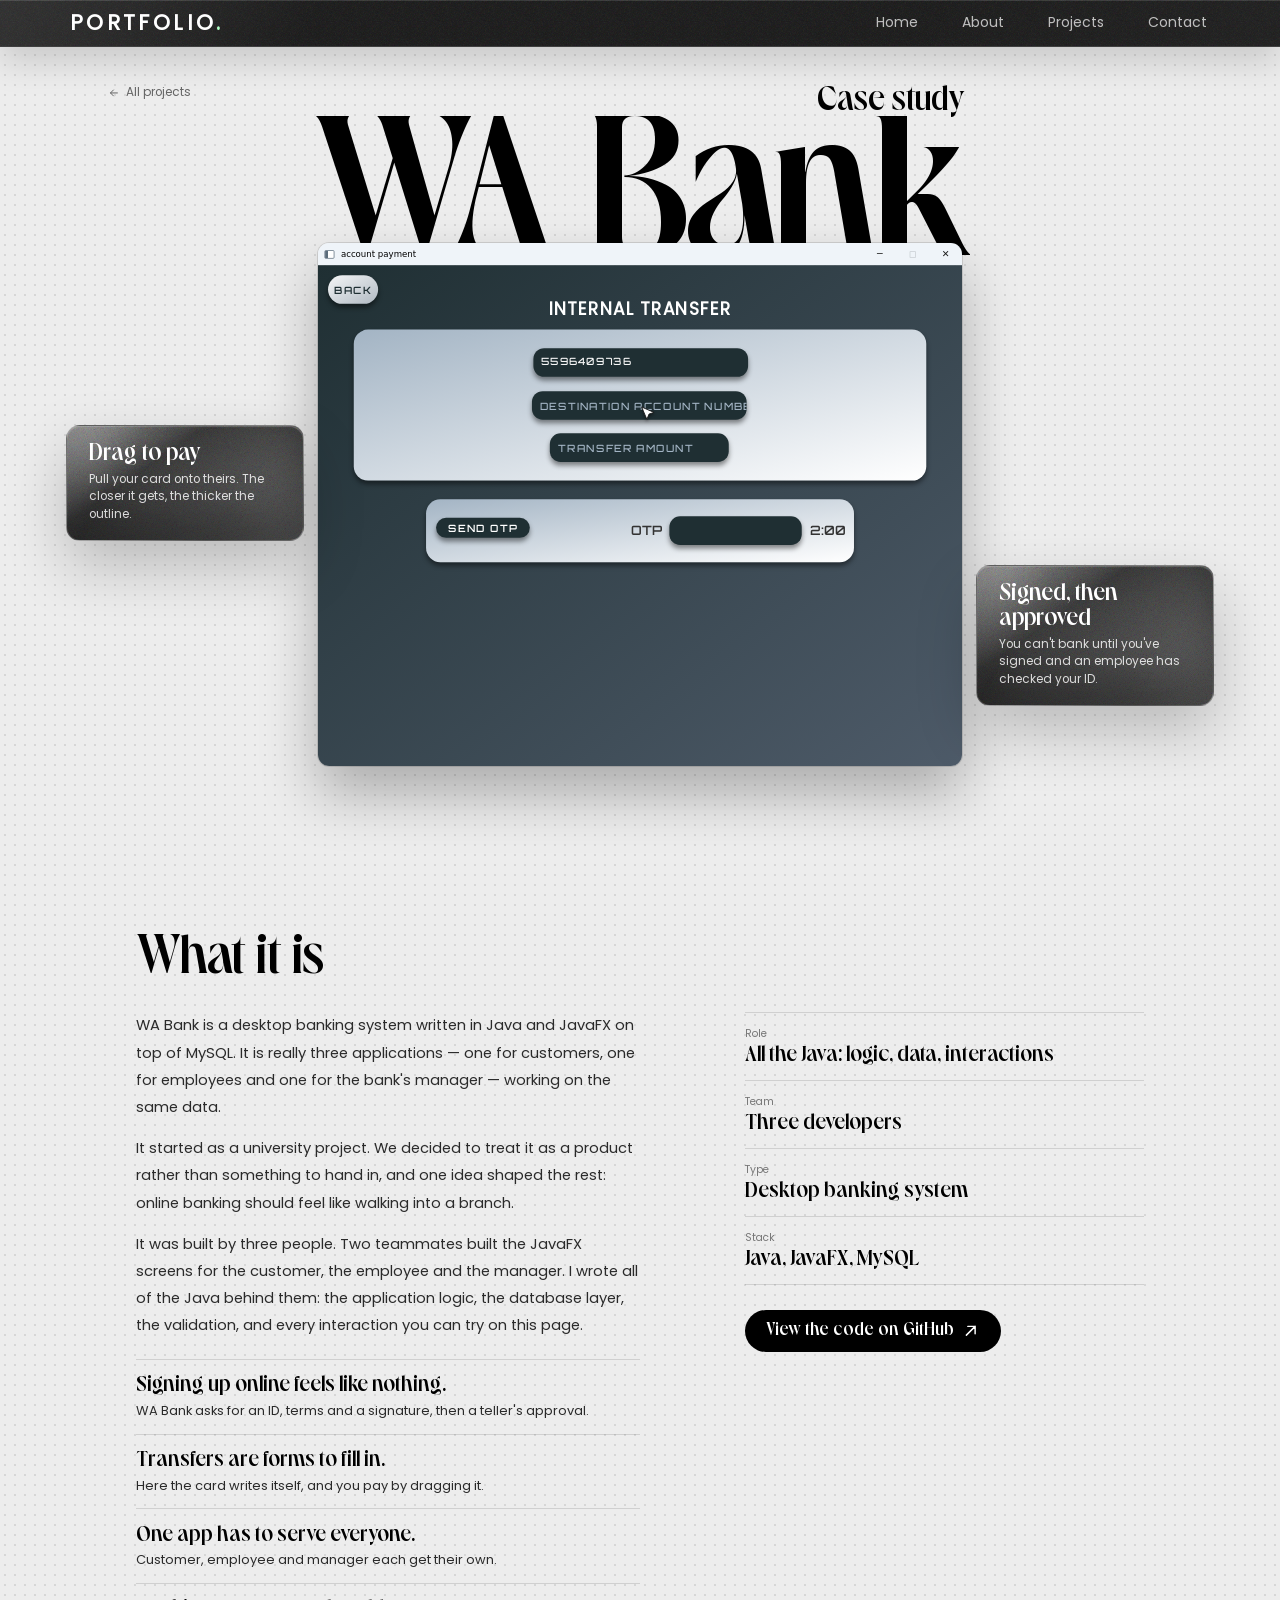
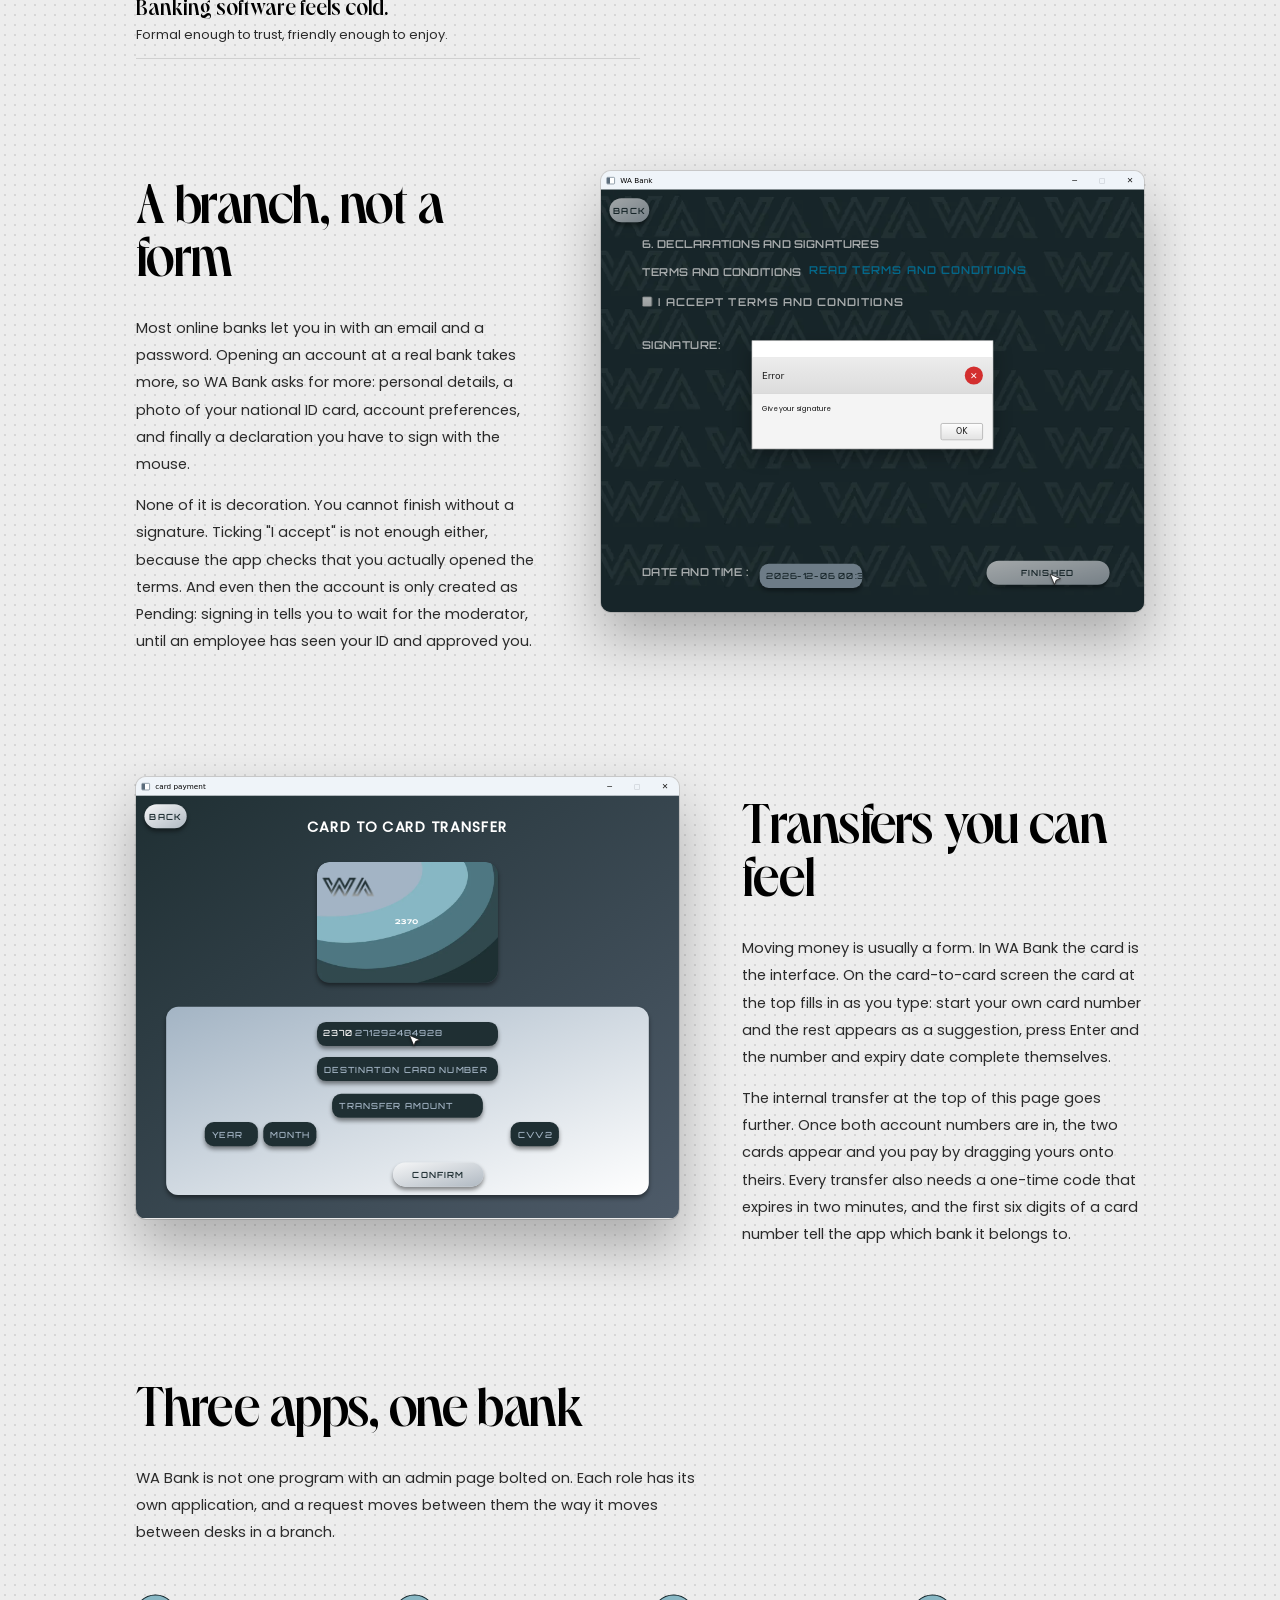
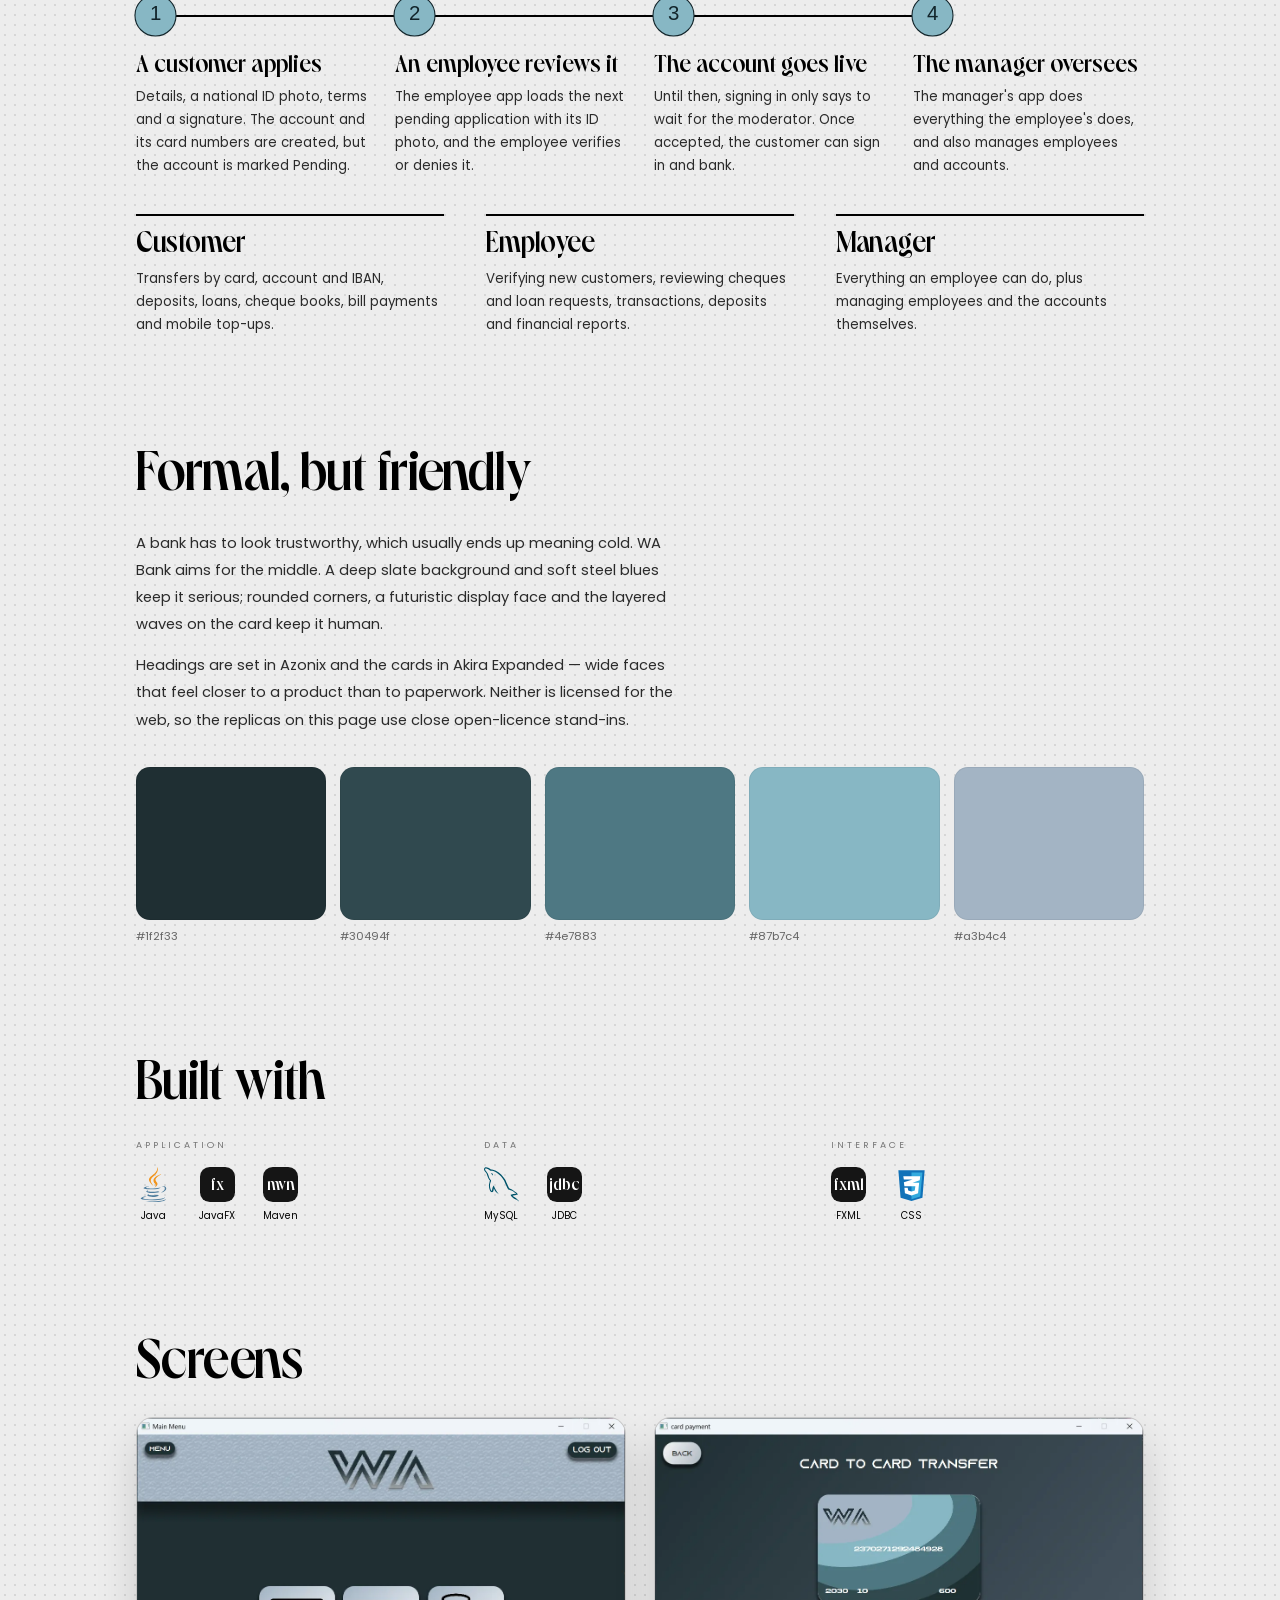
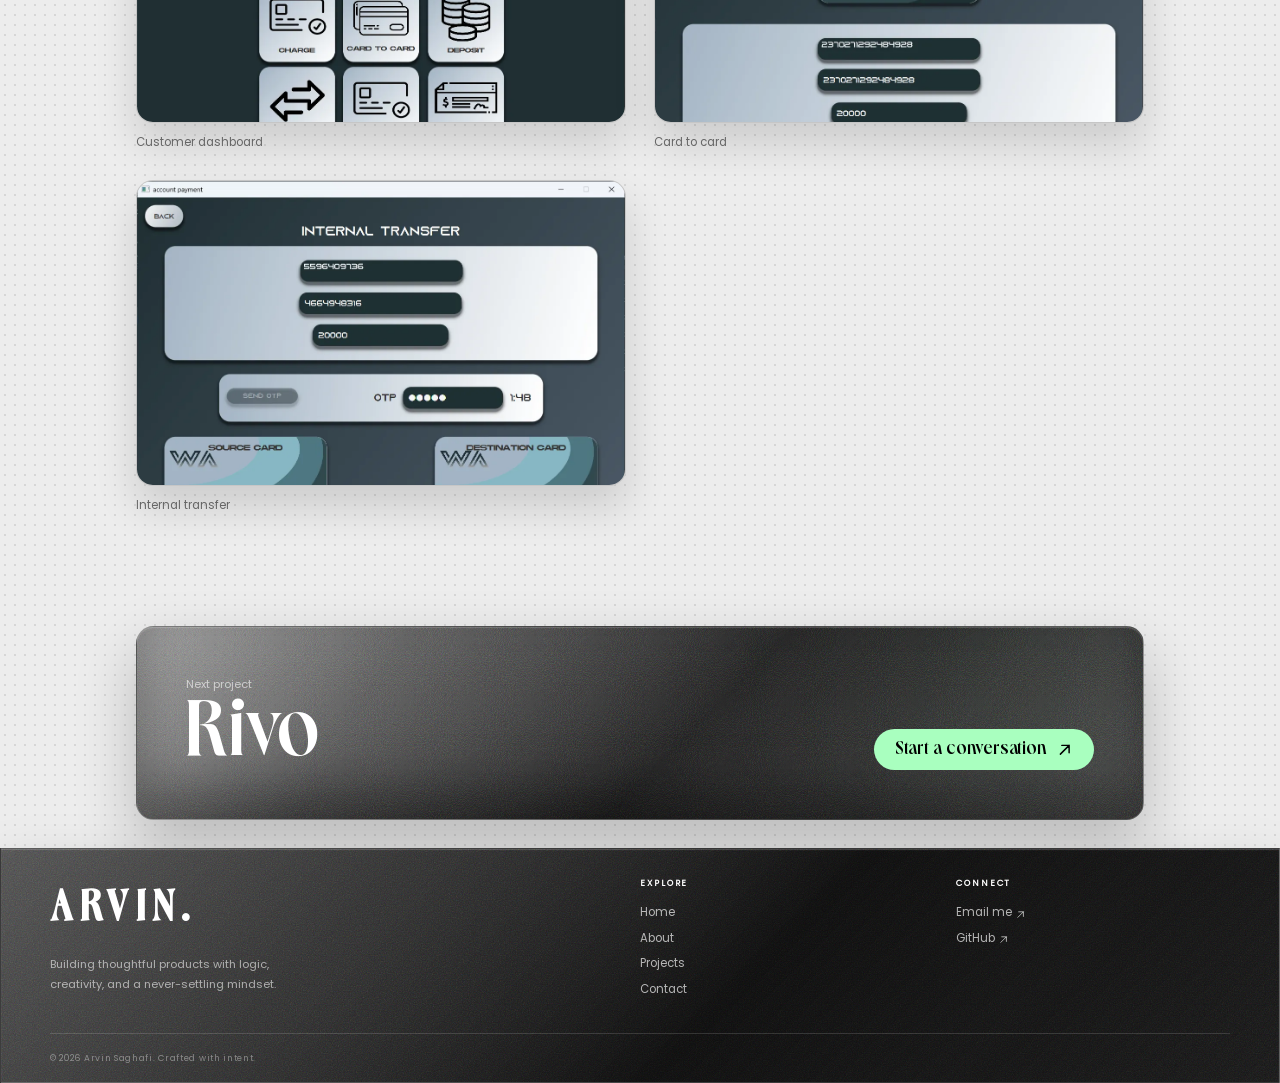
==== commit 9a748817: "Refactor project structure and enhance folder UI - Added new folder styles and animations in project" ====
--- a/bank/index.html
+++ b/bank/index.html
@@ -12,6 +12,7 @@
 	<meta name="theme-color" content="#000000">
 
 	<link rel="canonical" href="https://www.aboutarvin.ir/bank/">
+	<link rel="shortcut icon" href="../assets/images/me/fav.ico" type="image/x-icon">
 
 	<meta property="og:type" content="article">
 	<meta property="og:site_name" content="Arvin Saghafi">
@@ -251,8 +252,8 @@
 					<p>Pull your card onto theirs. The closer it gets, the thicker the outline.</p>
 				</aside>
 				<aside class="note pane note-b">
-					<p class="note-title">A code with a clock</p>
-					<p>Every transfer needs a one-time code, and it expires in two minutes.</p>
+					<p class="note-title">Signed, then approved</p>
+					<p>You can't bank until you've signed and an employee has checked your ID.</p>
 				</aside>
 			</div>
 		</section>
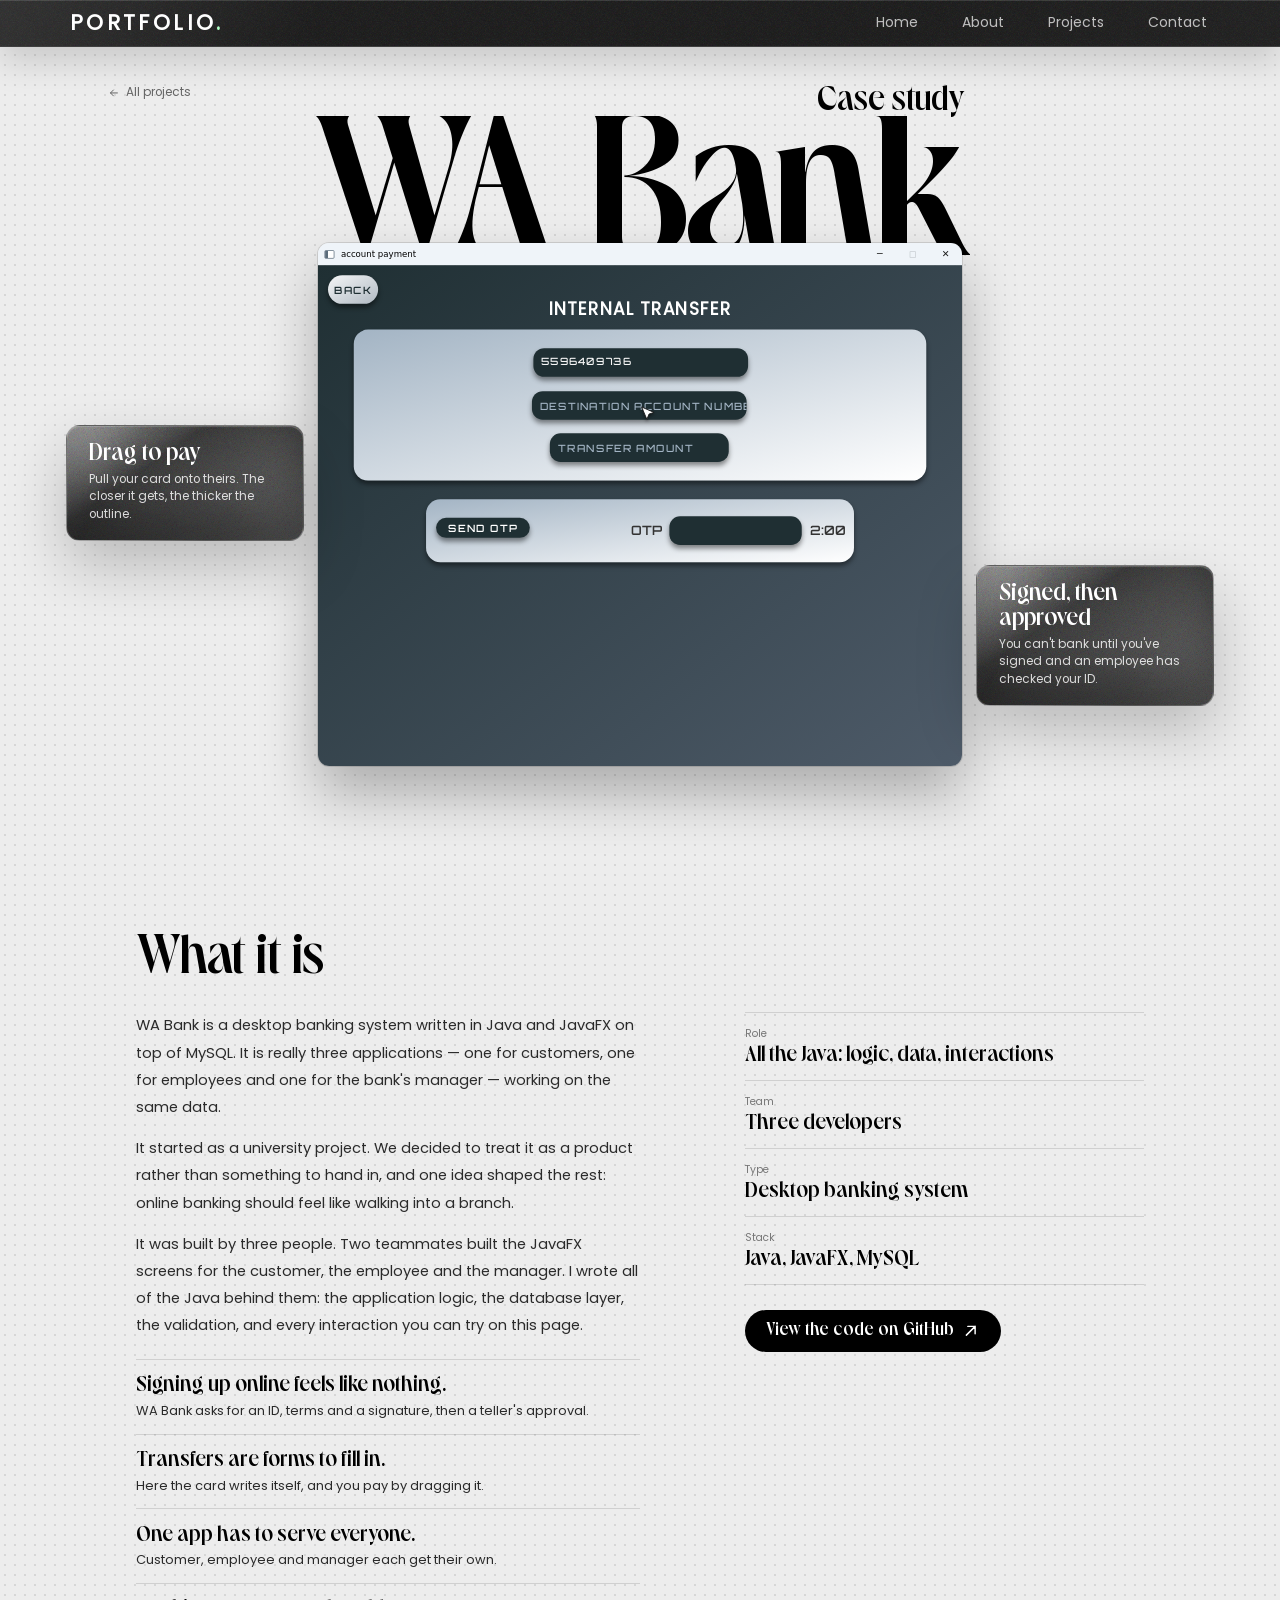
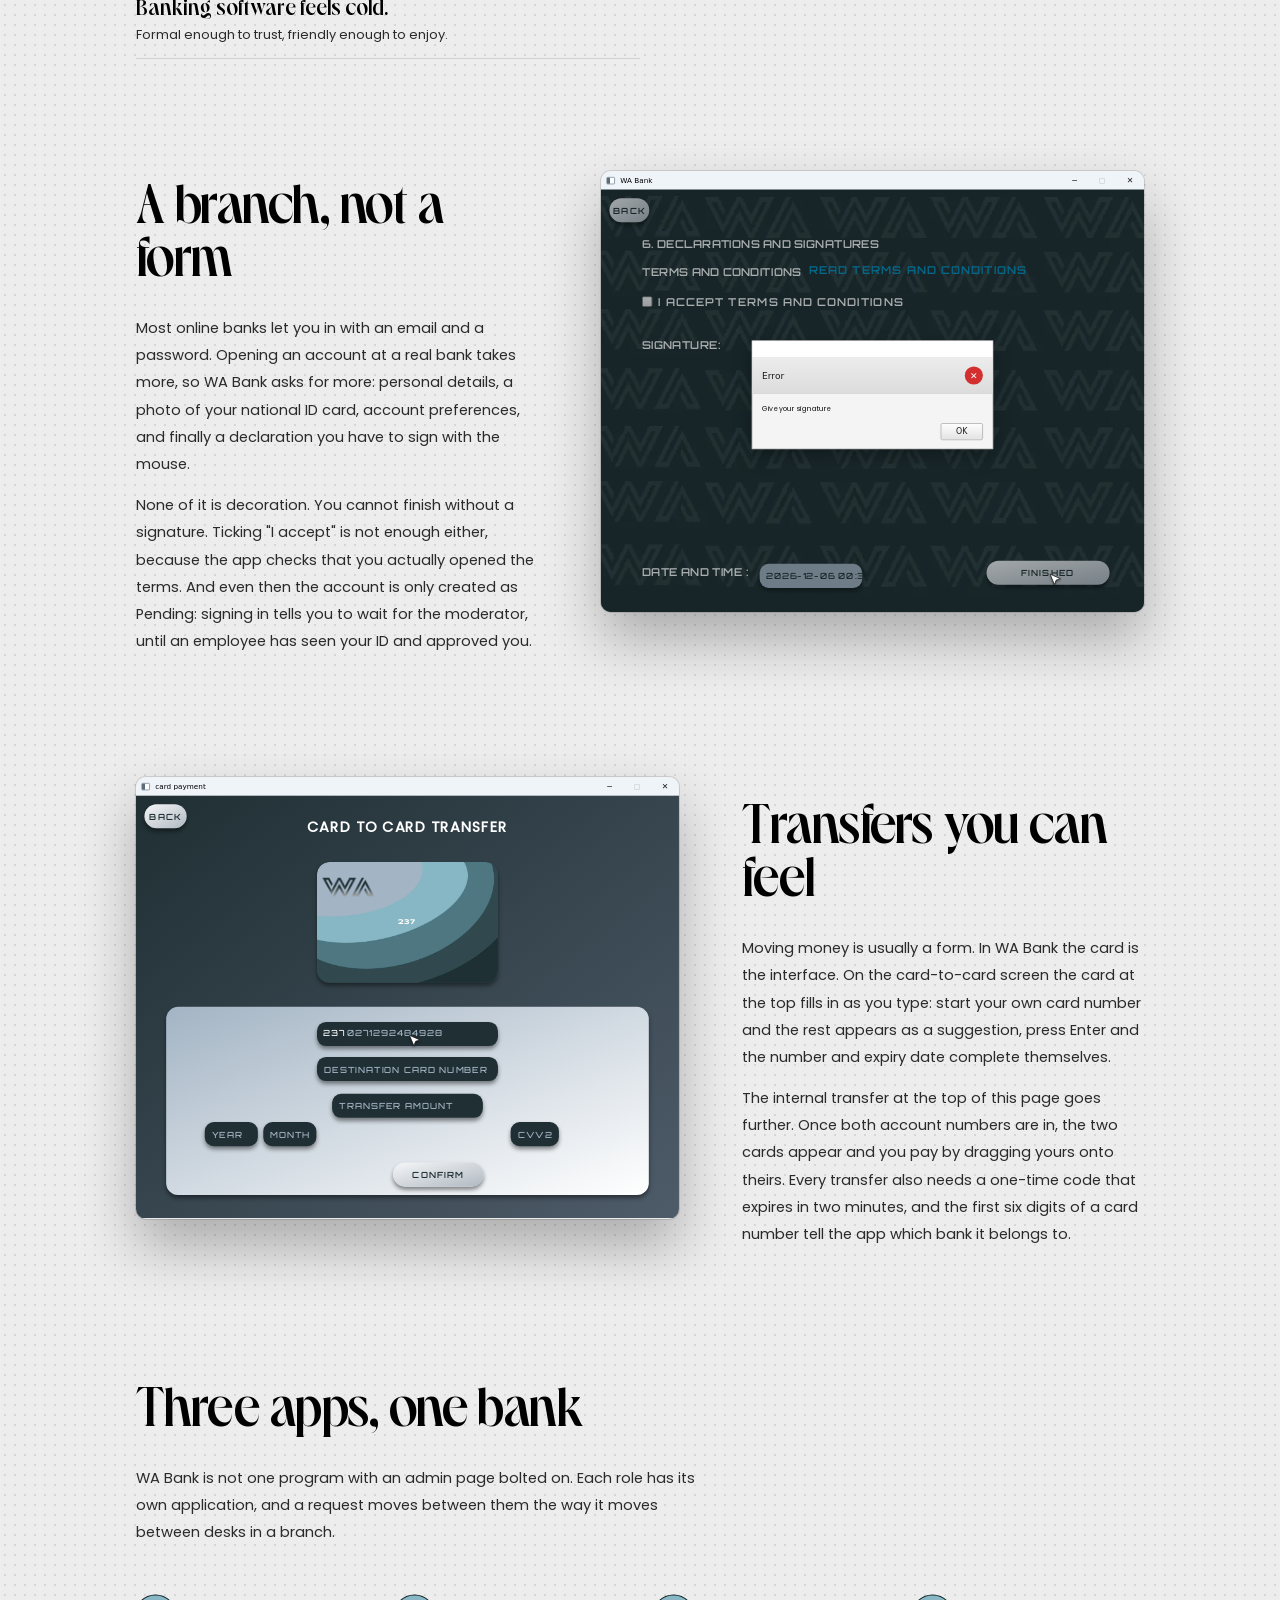
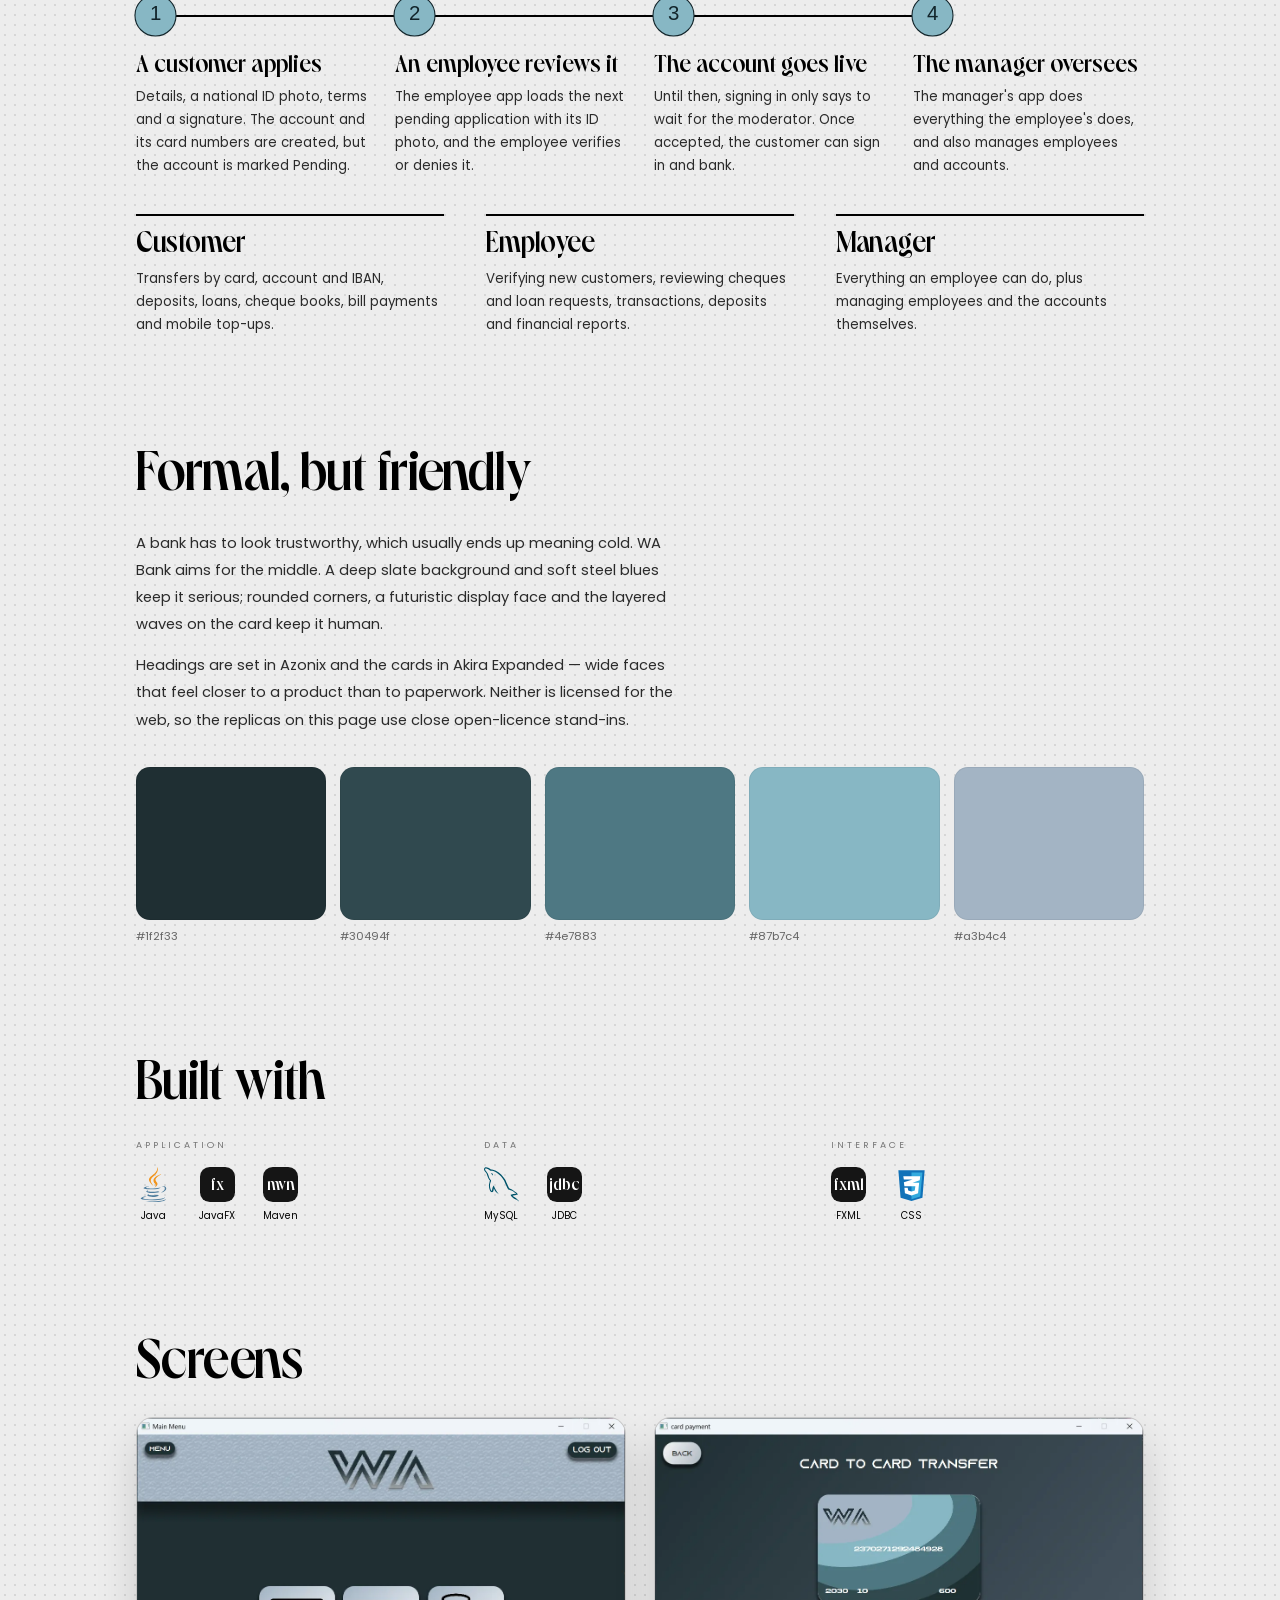
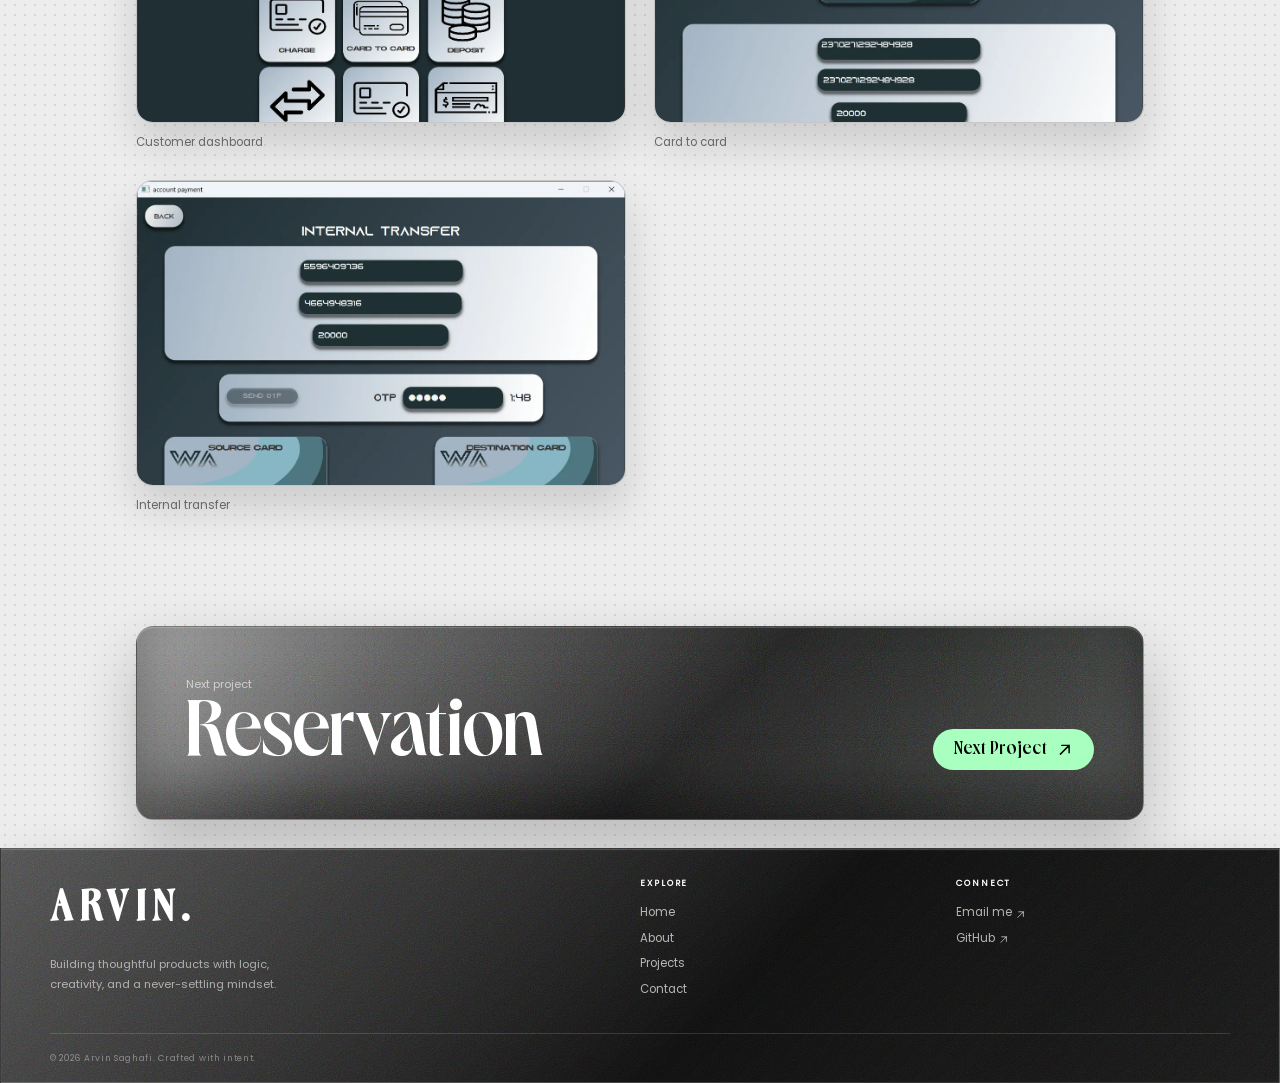
==== commit db89a4e9: "Add reservation system page with interactive floor plan and booking features" ====
--- a/bank/index.html
+++ b/bank/index.html
@@ -672,12 +672,12 @@
 
 		<!-- ============ NEXT ============ -->
 		<section class="case-next pane" aria-label="Keep exploring">
-			<a class="next-link" href="../rivo/">
+			<a class="next-link" href="../reservation/">
 				<span>Next project</span>
-				<strong>Rivo</strong>
+				<strong>Reservation</strong>
 			</a>
-			<a class="btn btn-mint" href="mailto:saghafiarvin@gmail.com">
-				Start a conversation
+			<a class="btn btn-mint" href="../reservation/">
+				Next Project
 				<svg xmlns="http://www.w3.org/2000/svg" width="1em" height="1em" viewBox="0 0 24 24" aria-hidden="true">
 					<path fill="none" stroke="currentColor" stroke-linecap="round" stroke-linejoin="round"
 						stroke-width="2" d="M18 6L6 18M8 6h10v10" />
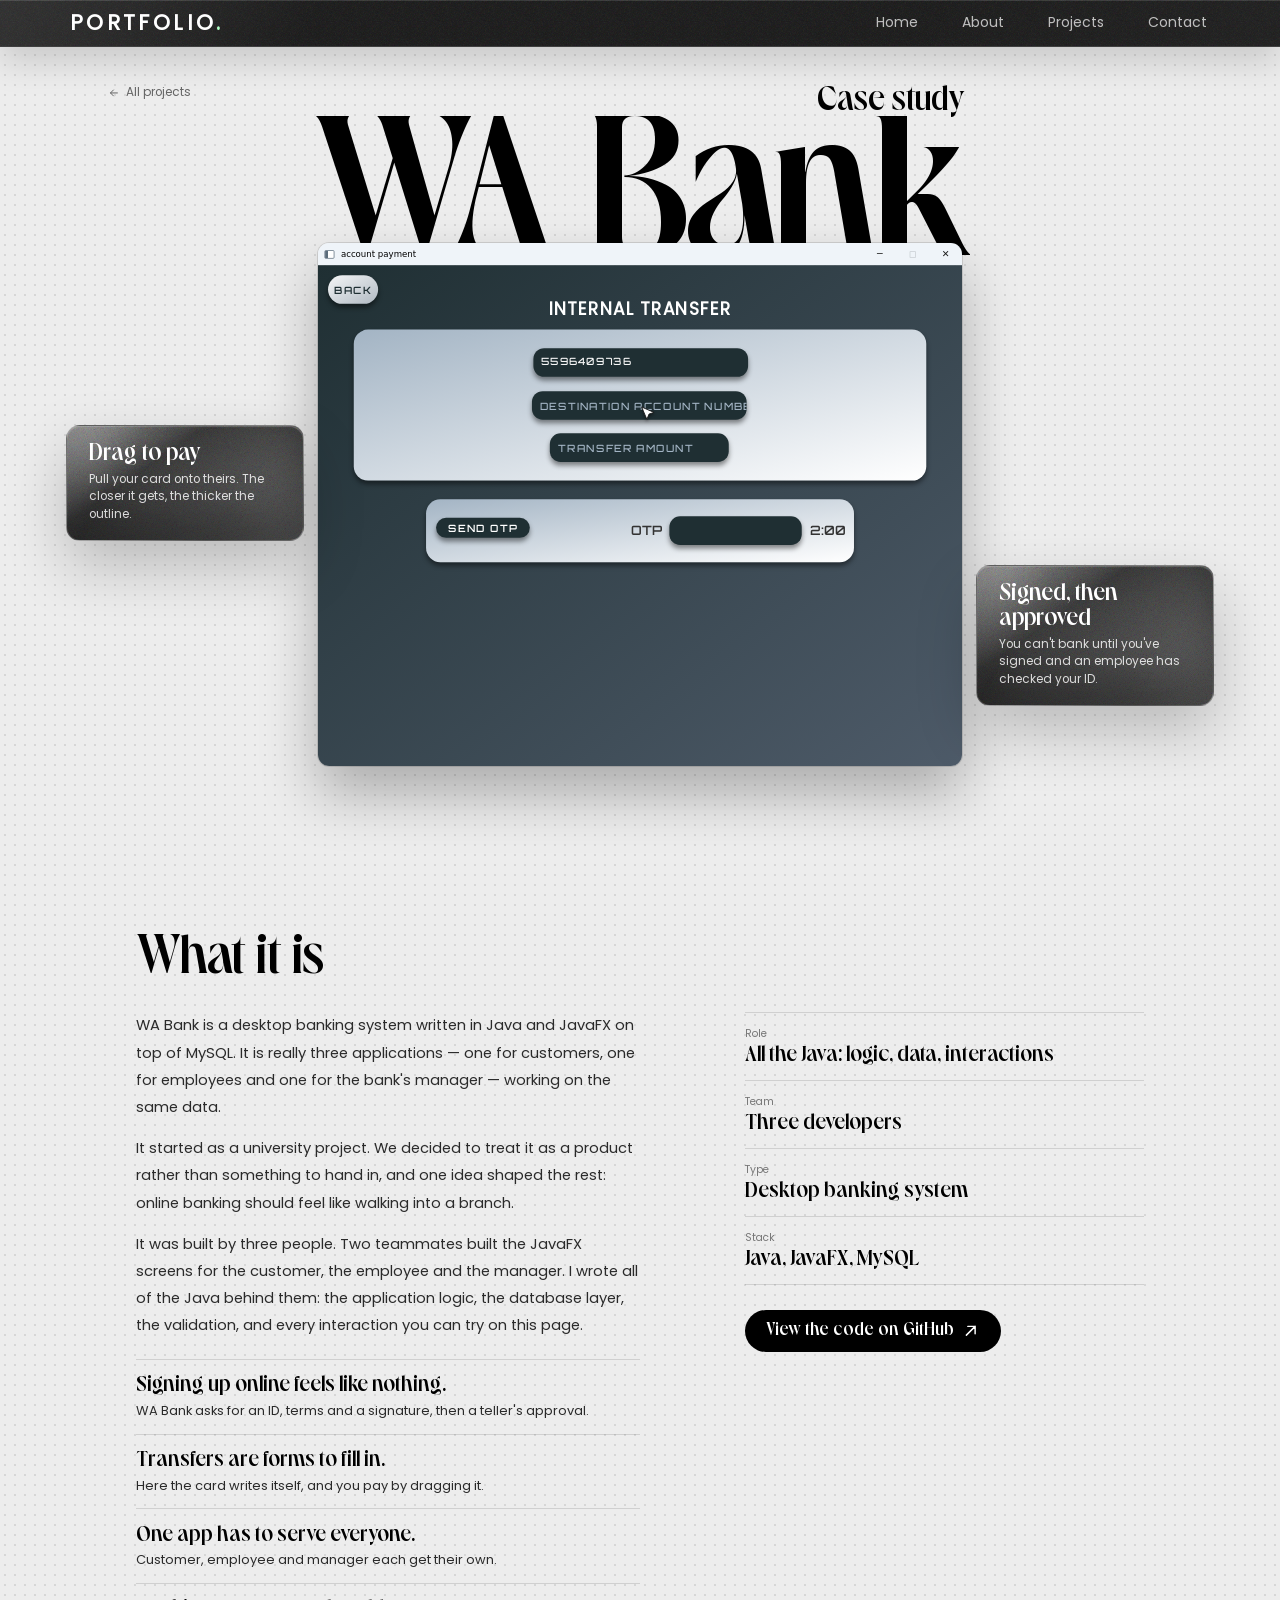
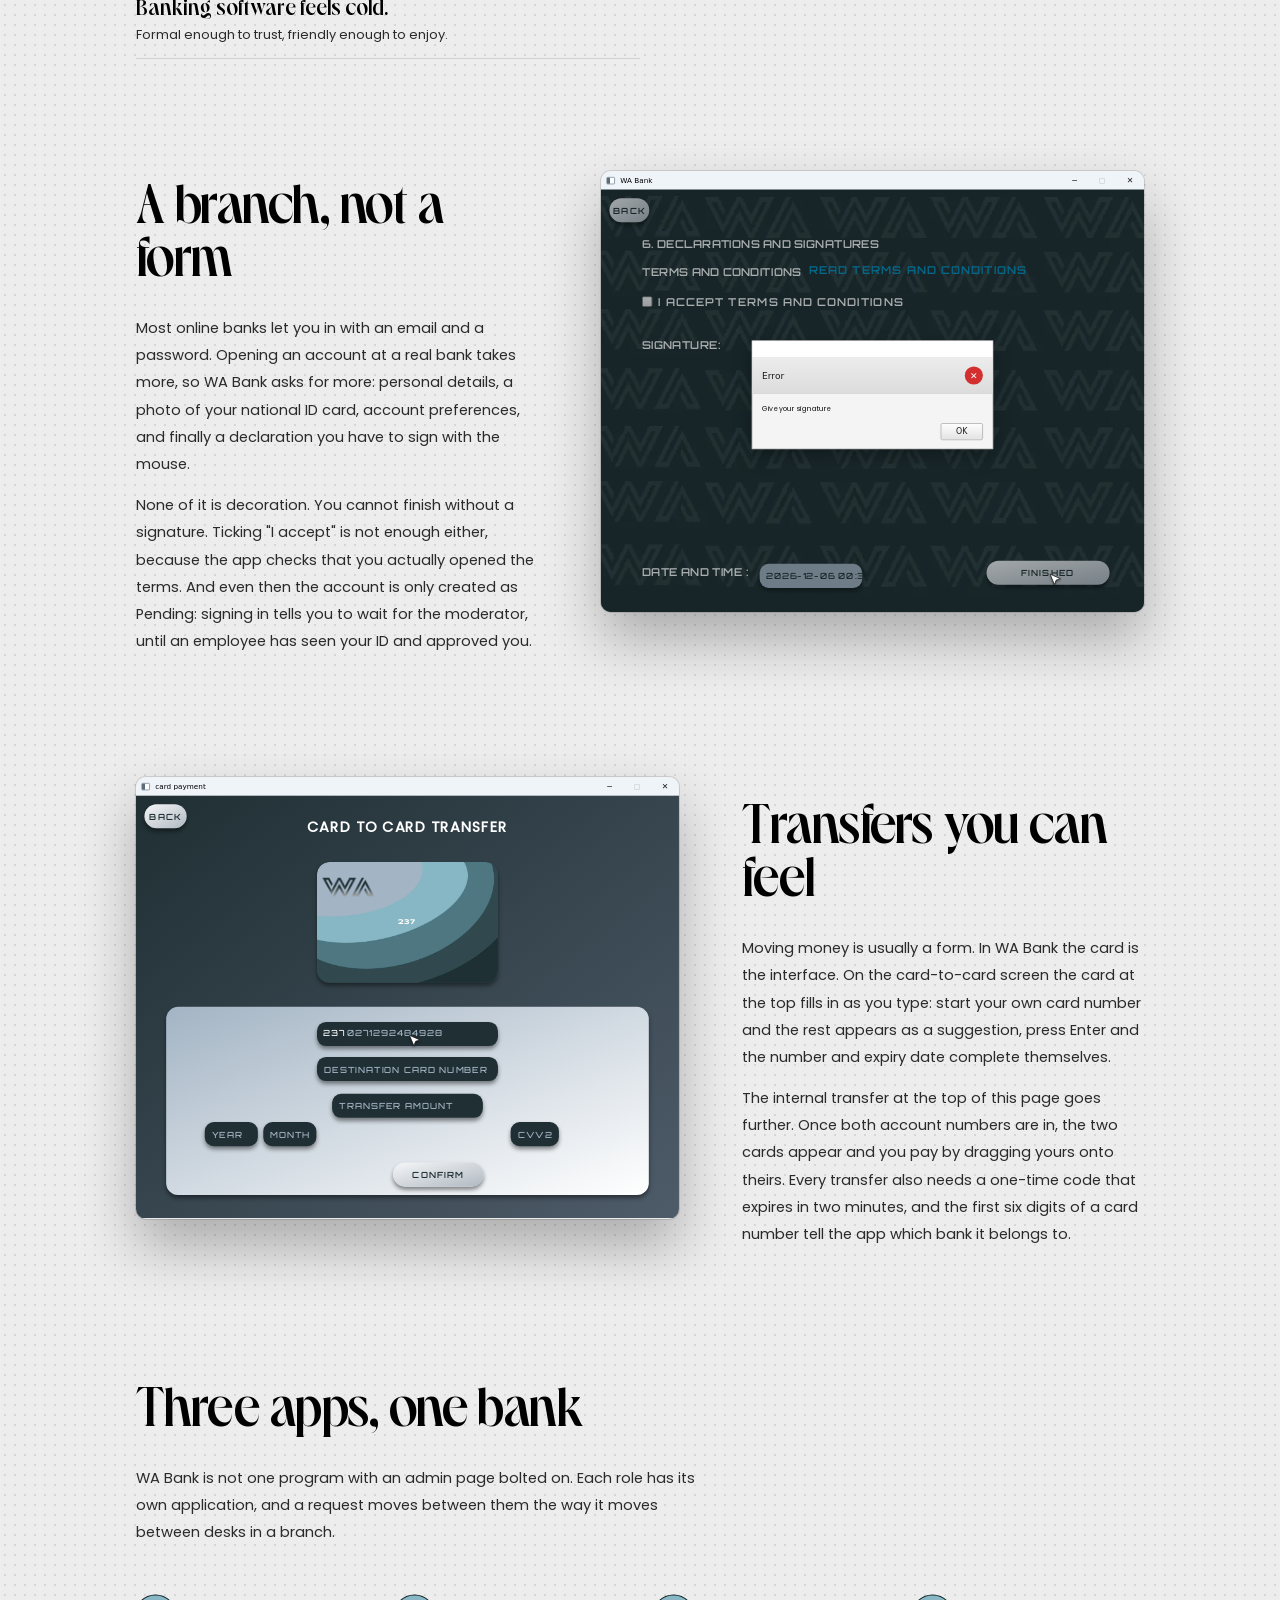
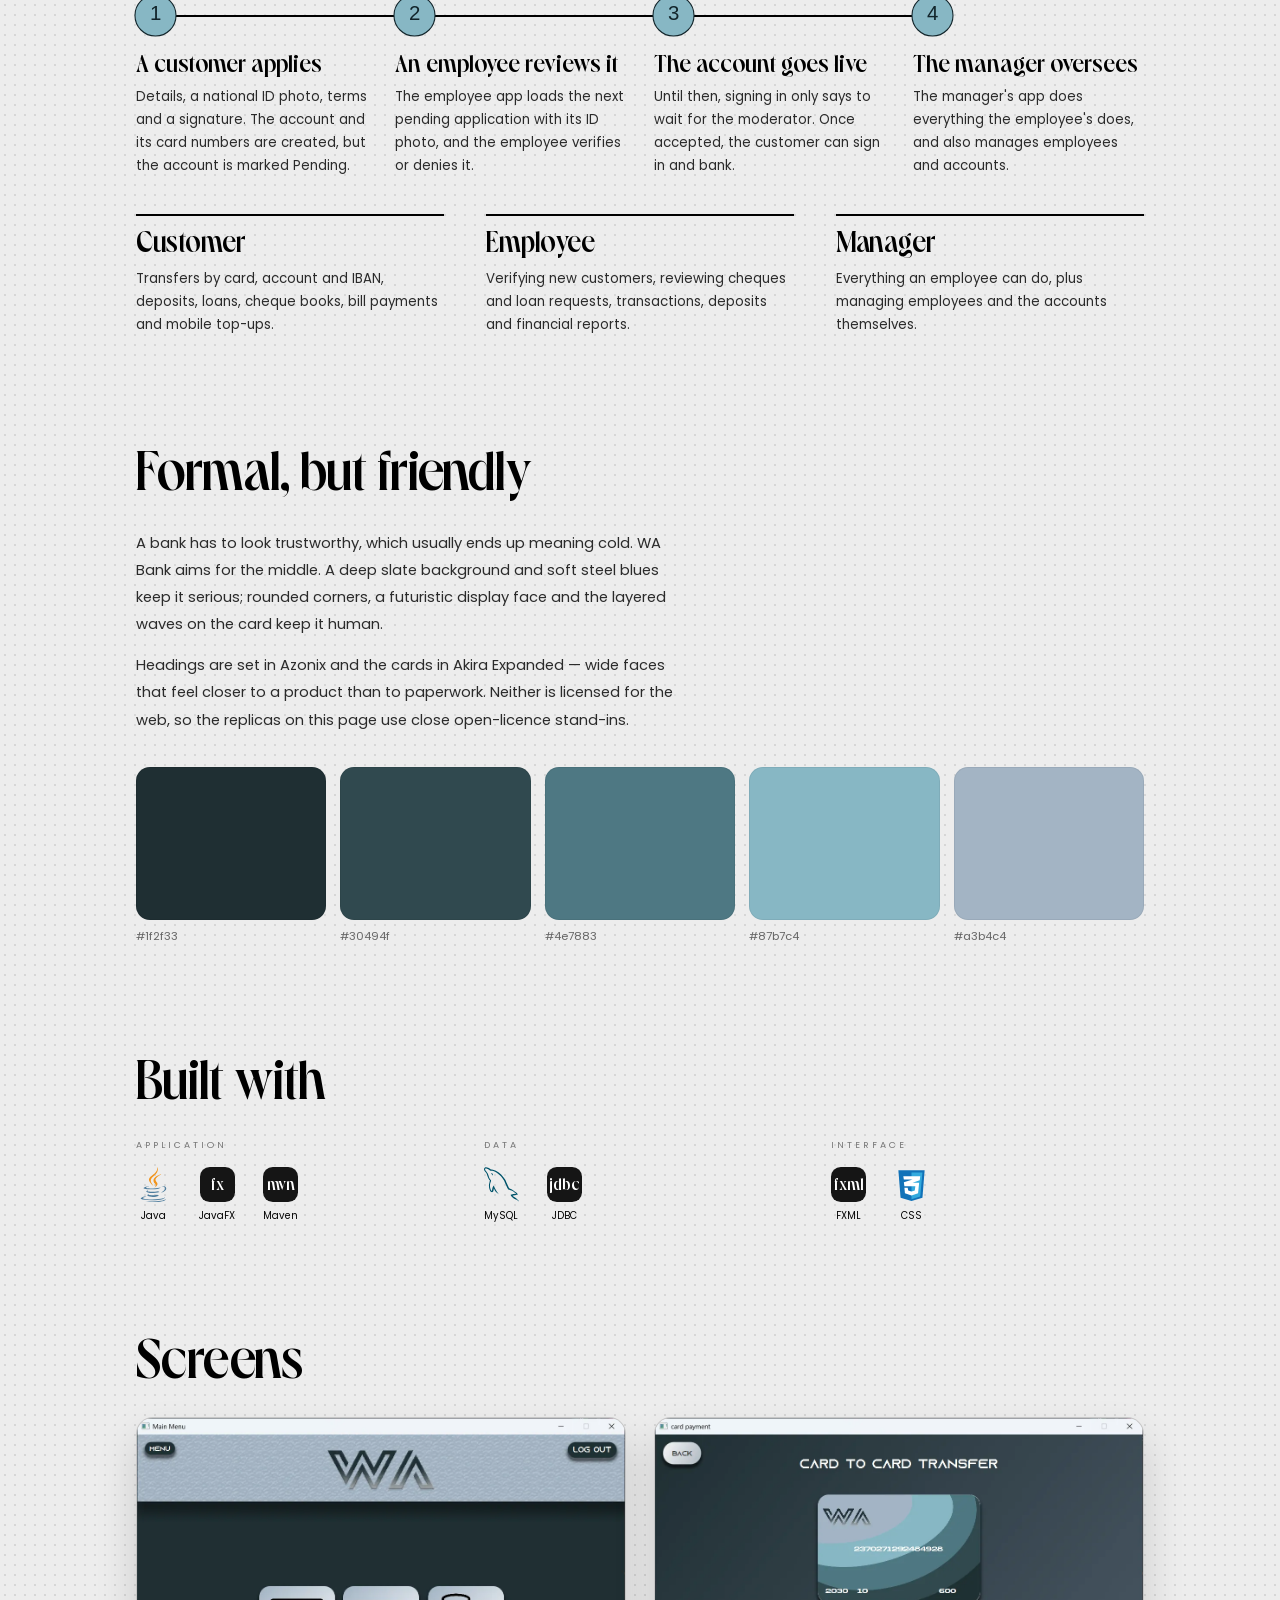
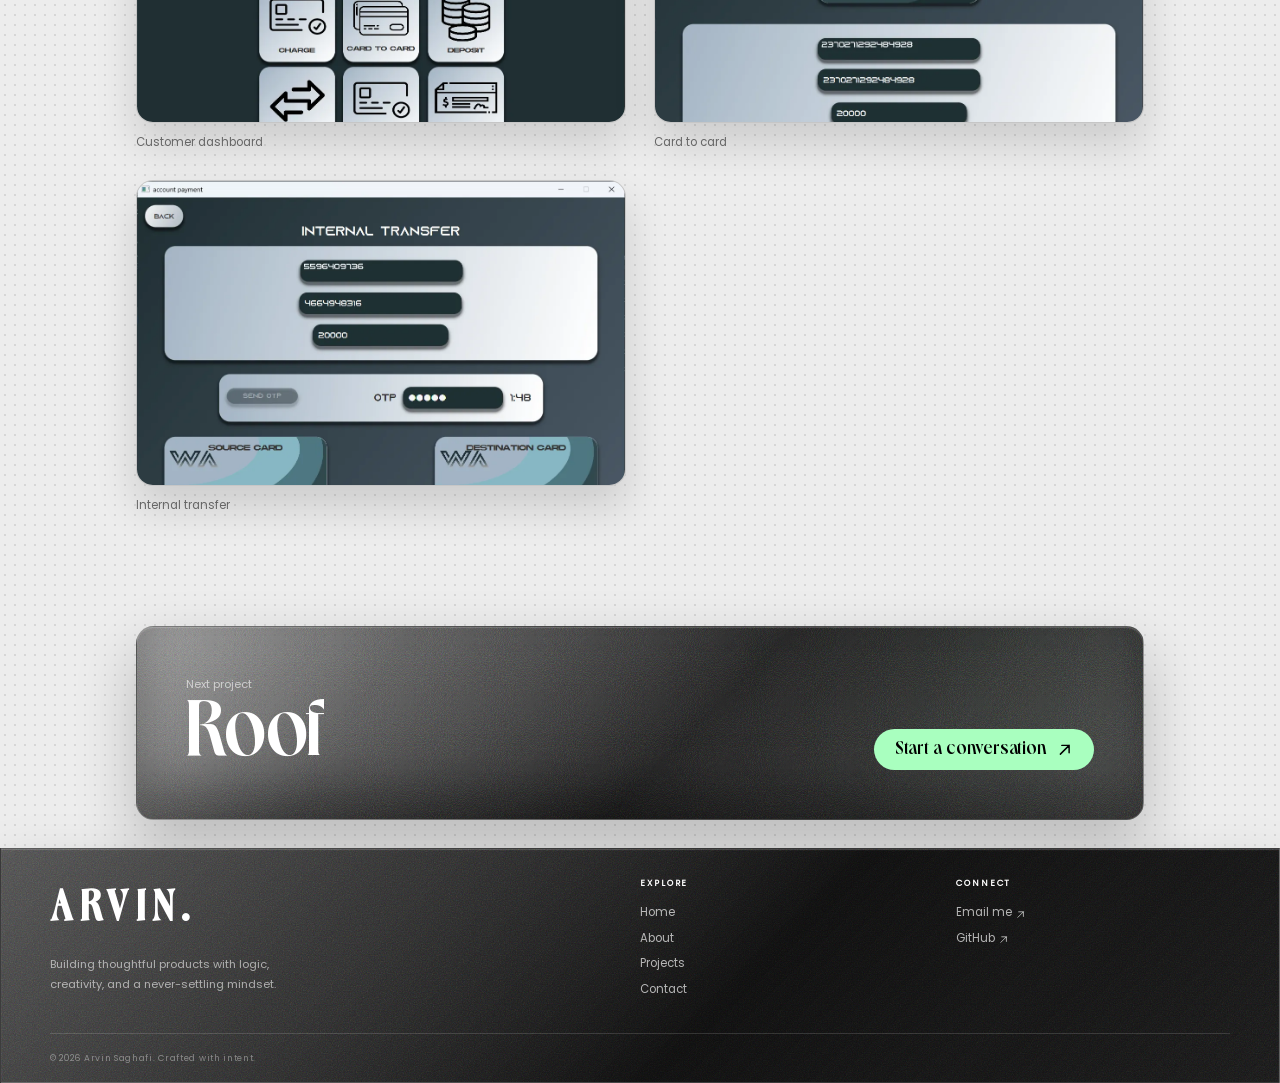
==== commit 95e2449c: "Add initial HTML structure for Roof café website with meta tags, styles, and scripts" ====
--- a/bank/index.html
+++ b/bank/index.html
@@ -6,7 +6,7 @@
 	<meta name="viewport" content="width=device-width, initial-scale=1.0">
 	<title>WA Bank — Desktop banking system | Arvin Saghafi</title>
 	<meta name="description"
-		content="WA Bank is a Java, JavaFX and MySQL banking system with separate apps for customers, employees and the bank manager. Sign-up needs an ID, terms and a signature, and you transfer money by dragging one card onto another.">
+		content="WA Bank, a Java, JavaFX and MySQL banking system with apps for customers, employees and the manager, where money moves by dragging one card onto another.">
 	<meta name="author" content="Arvin Saghafi">
 	<meta name="robots" content="index, follow">
 	<meta name="theme-color" content="#000000">
@@ -20,12 +20,16 @@
 	<meta property="og:description"
 		content="A Java and JavaFX banking system where signing up feels like visiting a branch and you pay by dragging your card onto theirs.">
 	<meta property="og:url" content="https://www.aboutarvin.ir/bank/">
-	<meta property="og:image" content="https://www.aboutarvin.ir/assets/images/projects/bank/screen-dashboard.webp">
+	<meta property="og:image" content="https://www.aboutarvin.ir/assets/images/og/bank.jpg">
+	<meta property="og:image:width" content="1200">
+	<meta property="og:image:height" content="630">
+	<meta property="og:image:alt" content="The WA Bank case study: dragging a card onto another to transfer money">
 	<meta name="twitter:card" content="summary_large_image">
 	<meta name="twitter:title" content="WA Bank — Desktop banking system">
 	<meta name="twitter:description"
 		content="A Java and JavaFX banking system where signing up feels like visiting a branch and you pay by dragging your card onto theirs.">
-	<meta name="twitter:image" content="https://www.aboutarvin.ir/assets/images/projects/bank/screen-dashboard.webp">
+	<meta name="twitter:image" content="https://www.aboutarvin.ir/assets/images/og/bank.jpg">
+	<meta name="twitter:image:alt" content="The WA Bank case study: dragging a card onto another to transfer money">
 
 	<script type="application/ld+json">
 		{
@@ -38,7 +42,6 @@
 					"description": "A desktop banking system built with Java, JavaFX and MySQL, with separate applications for customers, employees and the bank manager. Registration requires an ID photo, accepted terms and a signature, and is approved by an employee before the account can be used.",
 					"url": "https://www.aboutarvin.ir/bank/",
 					"image": "https://www.aboutarvin.ir/assets/images/projects/bank/screen-dashboard.webp",
-					"codeRepository": "https://github.com/eros-codes",
 					"programmingLanguage": ["Java", "SQL"],
 					"runtimePlatform": "Java, JavaFX",
 					"keywords": ["banking system", "JavaFX", "MySQL", "JDBC", "desktop application", "drag and drop"],
@@ -88,20 +91,12 @@
 	<link rel="preload" as="font" type="font/woff2" href="../assets/fonts/Poppins/Poppins-Regular.woff2" crossorigin>
 	<link rel="preload" as="font" type="font/woff2" href="../assets/fonts/Orbitron/orbitron-600.woff2" crossorigin>
 
-	<link rel="stylesheet" href="../assets/stylesheets/settings.css">
-	<link rel="stylesheet" href="../assets/stylesheets/laptop/header.css" media="screen and (min-width: 1025px)">
-	<link rel="stylesheet" href="../assets/stylesheets/laptop/footer.css" media="screen and (min-width: 1025px)">
-	<link rel="stylesheet" href="../assets/stylesheets/tablet/header.css"
-		media="screen and (min-width: 768px) and (max-width: 1024px)">
-	<link rel="stylesheet" href="../assets/stylesheets/tablet/footer.css"
-		media="screen and (min-width: 768px) and (max-width: 1024px)">
-	<link rel="stylesheet" href="../assets/stylesheets/mobile/header.css"
-		media="screen and (min-width: 320px) and (max-width: 767px)">
-	<link rel="stylesheet" href="../assets/stylesheets/mobile/footer.css"
-		media="screen and (min-width: 320px) and (max-width: 767px)">
-
-	<link rel="stylesheet" href="../assets/stylesheets/project/project.css">
-	<link rel="stylesheet" href="../assets/stylesheets/project/bank/bank.css">
+	<link rel="stylesheet" href="../assets/stylesheets/base/settings.css">
+	<link rel="stylesheet" href="../assets/stylesheets/layout/header.css">
+	<link rel="stylesheet" href="../assets/stylesheets/layout/footer.css">
+
+	<link rel="stylesheet" href="../assets/stylesheets/case-study/case-study.css">
+	<link rel="stylesheet" href="../assets/stylesheets/bank/bank.css">
 </head>
 
 <body class="project-page case-bank" style="--accent: #87b7c4; --accent-ink: #12252b;">
@@ -672,12 +667,12 @@
 
 		<!-- ============ NEXT ============ -->
 		<section class="case-next pane" aria-label="Keep exploring">
-			<a class="next-link" href="../reservation/">
+			<a class="next-link" href="../roof/">
 				<span>Next project</span>
-				<strong>Reservation</strong>
+				<strong>Roof</strong>
 			</a>
-			<a class="btn btn-mint" href="../reservation/">
-				Next Project
+			<a class="btn btn-mint" href="mailto:saghafiarvin@gmail.com">
+				Start a conversation
 				<svg xmlns="http://www.w3.org/2000/svg" width="1em" height="1em" viewBox="0 0 24 24" aria-hidden="true">
 					<path fill="none" stroke="currentColor" stroke-linecap="round" stroke-linejoin="round"
 						stroke-width="2" d="M18 6L6 18M8 6h10v10" />
@@ -726,7 +721,7 @@
 		</div>
 	</footer>
 
-	<script type="module" src="../assets/js/project/bank/bank.js"></script>
+	<script type="module" src="../assets/js/bank/bank.js"></script>
 </body>
 
 </html>
--- a/assets/stylesheets/base/settings.css
+++ b/assets/stylesheets/base/settings.css
@@ -0,0 +1,87 @@
+@font-face {
+	font-family: "Roaheregular";
+	src: url("../../fonts/Roah/roaheregular-maoan.woff2") format("woff2");
+	font-style: normal;
+	font-weight: 400;
+	font-display: swap;
+}
+
+@font-face {
+	font-family: "Poppins";
+	src: url("../../fonts/Poppins/Poppins-Regular.woff2") format("woff2"),
+		url("../../fonts/Poppins/Poppins-Regular.woff") format("woff");
+	font-style: normal;
+	font-weight: 400;
+	font-display: swap;
+}
+
+*,
+*::before,
+*::after {
+	text-decoration: none;
+	box-sizing: border-box;
+	margin: 0;
+	padding: 0;
+}
+
+html {
+	font-size: 14px;
+	scroll-behavior: smooth;
+}
+
+body,
+button,
+input,
+textarea,
+select {
+	font-family: "Roaheregular", sans-serif;
+}
+
+body {
+	min-height: 100vh;
+	line-height: 1.5;
+	background-color: #ededed;
+    background-image: radial-gradient(
+        rgba(14, 14, 14, 0.1) 1px,
+        transparent 1px
+    );
+    background-size: 10px 10px;
+	display: flex;
+	flex-direction: column;
+	justify-content: start;
+	align-items: center;
+	gap: 3rem;
+
+	overflow-x: hidden;
+}
+
+main {
+	width: 100%;
+	display: flex;
+	flex-direction: column;
+	justify-content: start;
+	align-items: center;
+	gap: 3rem;
+
+	overflow-x: hidden;
+}
+
+img,
+picture,
+video,
+canvas,
+svg {
+	display: block;
+	max-width: 100%;
+}
+
+button,
+input,
+textarea,
+select {
+	font-size: inherit;
+}
+
+
+#about { width: 100%; display: flex; justify-content: center; scroll-margin-top: 3rem; }
+#contact { width: 100%; display: flex; justify-content: center; scroll-margin-top: 3rem; }
--- a/assets/stylesheets/layout/header.css
+++ b/assets/stylesheets/layout/header.css
@@ -0,0 +1,415 @@
+/* The header, shared by every page.
+   One file per section; each screen size has its block below. */
+
+/* Laptop and desktop */
+@media screen and (min-width: 1025px) {
+	.header {
+		position: fixed;
+		top: 0;
+		z-index: 20;
+		display: flex;
+		align-items: center;
+		justify-content: space-between;
+		width: 100%;
+		border-bottom: 1px solid rgba(255, 255, 255, 0.16);
+		box-shadow: 0 1rem 2.5rem rgba(0, 0, 0, 0.16), inset 0 1px rgba(255, 255, 255, 0.12);
+		transition: all 0.2s ease-in;
+
+		.site-logo {
+			color: #fff;
+			font-family: "Poppins", sans-serif;
+			font-size: 1.5rem;
+			font-weight: 600;
+			letter-spacing: 0.16em;
+			text-decoration: none;
+			transition: all 0.2s ease-in;
+
+			span { color: #a9ffbf; }
+		}
+
+		.desktop-nav {
+			display: flex;
+			align-items: center;
+			gap: clamp(1rem, 3vw, 2.8rem);
+
+			a {
+				padding: 0.2rem;
+				color: rgba(255, 255, 255, 0.7);
+				font-family: "Poppins", sans-serif;
+				font-size: 1rem;
+				text-decoration: none;
+				transition: all 0.2s ease;
+
+				&:hover,
+				&:focus-visible { color: #fff; }
+			}
+		}
+
+		.menu-toggle,
+		.mobile-nav { display: none; }
+
+		&::before {
+			content: "";
+			position: absolute;
+			inset: 0;
+			background-image: url("data:image/svg+xml,%3Csvg viewBox='0 0 300 300' xmlns='http://www.w3.org/2000/svg'%3E%3Cfilter id='noise'%3E%3CfeTurbulence type='fractalNoise' baseFrequency='.65' numOctaves='4'/%3E%3C/filter%3E%3Crect width='300' height='300' filter='url(%23noise)'/%3E%3C/svg%3E");
+			opacity: 0.5;
+			mix-blend-mode: soft-light;
+			pointer-events: none;
+		}
+		&::after {
+			content: "";
+			position: absolute;
+			inset: 0;
+			background: linear-gradient(
+				120deg,
+				rgba(255, 255, 255, 0.18),
+				transparent 25%,
+				transparent 70%,
+				rgba(255, 255, 255, 0.04)
+			);
+			opacity: 0.5;
+			pointer-events: none;
+		}
+	}
+
+	.section-anchor {
+		display: block;
+		position: relative;
+		top: -6rem;
+		width: 0;
+		height: 0;
+	}
+
+	.header-active {
+		background: rgba(8, 8, 8, 0.75);
+		backdrop-filter: blur(10px);
+		-webkit-backdrop-filter: blur(18px);
+		padding: 0.3rem 3.75rem;
+		.site-logo {
+			font-size: 1.2rem;
+		}
+		a {
+			padding: 0rem;
+			font-size: 0.9rem;
+		}
+	}
+	.header-deactive {
+		background: #1a1a1a;
+		padding: 0.5rem 5rem;
+
+		.site-logo {
+			font-size: 1.5rem;
+		}
+		a {
+			font-size: 1rem;
+		}
+	}
+}
+
+/* Tablet */
+@media screen and (min-width: 768px) and (max-width: 1024px) {
+	.header {
+		position: fixed;
+		top: 0;
+		z-index: 20;
+		display: flex;
+		align-items: center;
+		justify-content: space-between;
+		width: 100%;
+		border-bottom: 1px solid rgba(255, 255, 255, 0.16);
+		box-shadow: 0 1rem 2.5rem rgba(0, 0, 0, 0.16), inset 0 1px rgba(255, 255, 255, 0.12);
+		transition: all 0.2s ease-in;
+
+		.site-logo {
+			color: #fff;
+			font-family: "Poppins", sans-serif;
+			font-size: 1.5rem;
+			font-weight: 600;
+			letter-spacing: 0.16em;
+			text-decoration: none;
+			transition: all 0.2s ease-in;
+
+			span { color: #a9ffbf; }
+		}
+
+		.desktop-nav {
+			display: flex;
+			align-items: center;
+			gap: clamp(1rem, 3vw, 2.8rem);
+
+			a {
+				padding: 0.2rem;
+				color: rgba(255, 255, 255, 0.7);
+				font-family: "Poppins", sans-serif;
+				font-size: 1rem;
+				text-decoration: none;
+				transition: all 0.2s ease;
+
+				&:hover,
+				&:focus-visible { color: #fff; }
+			}
+		}
+
+		.menu-toggle,
+		.mobile-nav { display: none; }
+
+		&::before {
+			content: "";
+			position: absolute;
+			inset: 0;
+			background-image: url("data:image/svg+xml,%3Csvg viewBox='0 0 300 300' xmlns='http://www.w3.org/2000/svg'%3E%3Cfilter id='noise'%3E%3CfeTurbulence type='fractalNoise' baseFrequency='.65' numOctaves='4'/%3E%3C/filter%3E%3Crect width='300' height='300' filter='url(%23noise)'/%3E%3C/svg%3E");
+			opacity: 0.5;
+			mix-blend-mode: soft-light;
+			pointer-events: none;
+		}
+		&::after {
+			content: "";
+			position: absolute;
+			inset: 0;
+			background: linear-gradient(
+				120deg,
+				rgba(255, 255, 255, 0.18),
+				transparent 25%,
+				transparent 70%,
+				rgba(255, 255, 255, 0.04)
+			);
+			opacity: 0.5;
+			pointer-events: none;
+		}
+	}
+
+	.section-anchor {
+		display: block;
+		position: relative;
+		top: -6rem;
+		width: 0;
+		height: 0;
+	}
+
+	.header-active {
+		background: rgba(8, 8, 8, 0.75);
+		backdrop-filter: blur(10px);
+		-webkit-backdrop-filter: blur(10px);
+		padding: 0.3rem 3.75rem;
+		.site-logo {
+			font-size: 1.2rem;
+		}
+		a {
+			padding: 0rem;
+			font-size: 0.9rem;
+		}
+	}
+	.header-deactive {
+		background: #1a1a1a;
+		padding: 0.5rem 5rem;
+
+		.site-logo {
+			font-size: 1.5rem;
+		}
+		a {
+			font-size: 1rem;
+		}
+	}
+}
+
+/* Mobile */
+@media screen and (min-width: 320px) and (max-width: 767px) {
+	.header {
+		position: fixed;
+		top: 0;
+		z-index: 20;
+		display: flex;
+		align-items: center;
+		justify-content: space-between;
+		width: 100%;
+		border-bottom: 1px solid rgba(255, 255, 255, 0.16);
+		box-shadow: 0 1rem 2.5rem rgba(0, 0, 0, 0.16), inset 0 1px rgba(255, 255, 255, 0.12);
+		transition: all 0.2s ease-in;
+		padding: 0.5rem 1.5rem;
+
+		.site-logo {
+			color: #fff;
+			font-family: "Poppins", sans-serif;
+			font-size: 0.8rem;
+			font-weight: 600;
+			letter-spacing: 0.16em;
+			text-decoration: none;
+			line-height: 1;
+
+			span {
+				color: #a9ffbf;
+			}
+		}
+
+		.desktop-nav {
+			display: none;
+		}
+
+		.mobile-nav {
+			position: absolute;
+			top: calc(100% + 0.55rem);
+			left: 0;
+			display: flex;
+			flex-direction: column;
+			gap: 1.4rem;
+			width: 100%;
+			padding: 1.5rem;
+			border: 1px solid rgba(255, 255, 255, 0.14);
+			border-radius: 1.25rem;
+			background: rgba(8, 8, 8, 0.86);
+			box-shadow:
+				0 1rem 2.5rem rgba(0, 0, 0, 0.2),
+				inset 0 1px rgba(255, 255, 255, 0.1);
+			backdrop-filter: blur(18px);
+			-webkit-backdrop-filter: blur(18px);
+			opacity: 0;
+			pointer-events: none;
+			transform: translateY(-0.75rem) scale(0.98);
+			transform-origin: top right;
+			transition:
+				opacity 0.3s ease,
+				transform 0.35s cubic-bezier(0.2, 0.8, 0.2, 1);
+			backdrop-filter: blur(18px);
+			-webkit-backdrop-filter: blur(18px);
+
+			a {
+				color: rgba(255, 255, 255, 0.7);
+				font-family: "Poppins", sans-serif;
+				font-size: 0.8rem;
+				text-decoration: none;
+				transform: translateX(-0.5rem);
+				opacity: 0;
+				transition:
+					color 0.25s ease,
+					opacity 0.3s ease,
+					transform 0.3s ease;
+
+				&:hover,
+				&:focus-visible {
+					color: #fff;
+				}
+			}
+
+			&.is-open {
+				width: 95%;
+				left: 50%;
+				opacity: 1;
+				pointer-events: auto;
+				transform: translateY(0) scale(1) translateX(-50%);
+				backdrop-filter: blur(18px);
+				-webkit-backdrop-filter: blur(18px);
+
+				a {
+					opacity: 1;
+					transform: translateX(0);
+
+					&:nth-child(2) { transition-delay: 0.04s; }
+					&:nth-child(3) { transition-delay: 0.08s; }
+					&:nth-child(4) { transition-delay: 0.12s; }
+				}
+			}
+
+			&::before {
+				content: "";
+				position: absolute;
+				inset: 0;
+				background-image: url("data:image/svg+xml,%3Csvg viewBox='0 0 300 300' xmlns='http://www.w3.org/2000/svg'%3E%3Cfilter id='noise'%3E%3CfeTurbulence type='fractalNoise' baseFrequency='.65' numOctaves='4'/%3E%3C/filter%3E%3Crect width='300' height='300' filter='url(%23noise)'/%3E%3C/svg%3E");
+				opacity: 0.9;
+				mix-blend-mode: soft-light;
+				pointer-events: none;
+			}
+			&::after {
+				content: "";
+				position: absolute;
+				inset: 0;
+				background: linear-gradient(
+					120deg,
+					rgba(255, 255, 255, 0.18),
+					transparent 25%,
+					transparent 70%,
+					rgba(255, 255, 255, 0.04)
+				);
+				opacity: 0.9;
+				pointer-events: none;
+			}
+		}
+
+		.menu-toggle {
+			display: block;
+			position: relative;
+			z-index: 2;
+			width: 2rem;
+			height: 2rem;
+			padding: 0.5rem;
+			border: 1px solid transparent;
+			border-radius: 50%;
+			background: transparent;
+			cursor: pointer;
+			transition: all 0.2s ease-in;
+
+			span {
+				display: block;
+				width: 100%;
+				height: 1px;
+				margin: 0.28rem 0;
+				background: #fff;
+				transition:
+					transform 0.35s ease,
+					opacity 0.25s ease;
+			}
+
+			&[aria-expanded="true"] {
+				background: rgba(255, 255, 255, 0.08);
+				border: 1px solid rgba(255, 255, 255, 0.16);
+
+				span {
+					&:nth-child(1) { transform: translateY(0.2rem) rotate(45deg); }
+					&:nth-child(2) { opacity: 0; }
+					&:nth-child(3) { transform: translateY(-0.5rem) rotate(-45deg); }
+				}
+			}
+		}
+
+		&::before {
+			content: "";
+			position: absolute;
+			inset: 0;
+			background-image: url("data:image/svg+xml,%3Csvg viewBox='0 0 300 300' xmlns='http://www.w3.org/2000/svg'%3E%3Cfilter id='noise'%3E%3CfeTurbulence type='fractalNoise' baseFrequency='.65' numOctaves='4'/%3E%3C/filter%3E%3Crect width='300' height='300' filter='url(%23noise)'/%3E%3C/svg%3E");
+			opacity: 0.5;
+			mix-blend-mode: soft-light;
+			pointer-events: none;
+		}
+		&::after {
+			content: "";
+			position: absolute;
+			inset: 0;
+			background: linear-gradient(
+				120deg,
+				rgba(255, 255, 255, 0.18),
+				transparent 25%,
+				transparent 70%,
+				rgba(255, 255, 255, 0.04)
+			);
+			opacity: 0.5;
+			pointer-events: none;
+		}
+	}
+
+	.section-anchor {
+		display: block;
+		position: relative;
+		top: -6rem;
+		width: 0;
+		height: 0;
+	}
+
+	.header-active {
+		background: rgba(8, 8, 8, 0.75);
+		backdrop-filter: blur(10px);
+		-webkit-backdrop-filter: blur(10px);
+	}
+	.header-deactive {
+		background: #1a1a1a;
+	}
+}
--- a/assets/stylesheets/layout/footer.css
+++ b/assets/stylesheets/layout/footer.css
@@ -0,0 +1,351 @@
+/* The footer, shared by every page.
+   One file per section; each screen size has its block below. */
+
+/* Laptop and desktop */
+@media screen and (min-width: 1025px) {
+	.site-footer {
+		width: 100%;
+		margin: 0 auto;
+		padding: 2rem 3.5rem 1.25rem;
+		position: relative;
+		border: 1px solid rgba(255, 255, 255, 0.16);
+		background: linear-gradient(
+			135deg,
+			rgba(62, 62, 62, 0.9),
+			rgba(14, 14, 14, 1) 58%,
+			rgba(0, 0, 0, 0.9)
+		);
+		box-shadow:
+			inset 0 1px 1px rgba(255, 255, 255, 0.18),
+			0 1.75rem 4rem rgba(0, 0, 0, 0.18);
+		overflow: hidden;
+		color: #fff;
+
+		&::before {
+			content: "";
+			position: absolute;
+			inset: 0;
+			background-image: url("data:image/svg+xml,%3Csvg viewBox='0 0 300 300' xmlns='http://www.w3.org/2000/svg'%3E%3Cfilter id='noise'%3E%3CfeTurbulence type='fractalNoise' baseFrequency='.65' numOctaves='4'/%3E%3C/filter%3E%3Crect width='300' height='300' filter='url(%23noise)'/%3E%3C/svg%3E");
+			opacity: 0.65;
+			mix-blend-mode: soft-light;
+			pointer-events: none;
+		}
+	}
+
+	.footer-main,
+	.footer-bottom {
+		position: relative;
+		z-index: 1;
+	}
+
+	.footer-main {
+		display: grid;
+		grid-template-columns: 1.4fr 0.7fr 0.7fr;
+		gap: 3rem;
+		padding-bottom: 2.5rem;
+	}
+
+	.footer-brand {
+		.site-logo {
+			color: #fff;
+			font-size: 3rem;
+			font-weight: 600;
+			letter-spacing: 0.16em;
+		}
+
+		p {
+			max-width: 18rem;
+			margin-top: 1rem;
+			font-family: "Poppins", sans-serif;
+			font-size: 0.8rem;
+			line-height: 1.8;
+			color: rgba(255, 255, 255, 0.58);
+		}
+	}
+
+	.footer-heading {
+		margin-bottom: 1rem;
+		font-family: "Poppins", sans-serif;
+		font-size: 0.62rem;
+		letter-spacing: 0.22em;
+		text-transform: uppercase;
+		color: #fff;
+	}
+
+	.footer-links,
+	.footer-socials {
+		display: flex;
+		flex-direction: column;
+		align-items: flex-start;
+		gap: 0.6rem;
+
+		a {
+			display: flex;
+			align-items: end;
+			gap: 0.2rem;
+			font-family: "Poppins", sans-serif;
+			font-size: 0.82rem;
+			color: rgba(255, 255, 255, 0.68);
+			transition:
+				color 0.2s ease,
+				transform 0.2s ease;
+
+			svg {
+				margin-bottom: 0.1rem;
+				width: 0.8rem;
+				height: 0.8rem;
+			}
+			&:hover,
+			&:focus-visible {
+				color: #fff;
+				transform: translateX(0.25rem);
+			}
+		}
+	}
+
+	.footer-bottom {
+		display: flex;
+		align-items: center;
+		justify-content: space-between;
+		padding-top: 1.25rem;
+		border-top: 1px solid rgba(255, 255, 255, 0.14);
+		font-family: "Poppins", sans-serif;
+		font-size: 0.62rem;
+		letter-spacing: 0.08em;
+		color: rgba(255, 255, 255, 0.4);
+
+		p {
+			margin: 0;
+		}
+	}
+}
+
+/* Tablet */
+@media screen and (min-width: 768px) and (max-width: 1024px) {
+	.site-footer {
+		width: 100%;
+		margin: 0 auto;
+		padding: 1.75rem 2.5rem 1.15rem;
+		border: 1px solid rgba(255, 255, 255, 0.16);
+		background: linear-gradient(
+			135deg,
+			rgba(62, 62, 62, 0.9),
+			rgba(14, 14, 14, 1) 58%,
+			rgba(0, 0, 0, 0.9)
+		);
+		box-shadow:
+			inset 0 1px 1px rgba(255, 255, 255, 0.18),
+			0 1.5rem 3.5rem rgba(0, 0, 0, 0.18);
+		position: relative;
+		overflow: hidden;
+		color: #fff;
+
+		&::before {
+			content: "";
+			position: absolute;
+			inset: 0;
+			background-image: url("data:image/svg+xml,%3Csvg viewBox='0 0 300 300' xmlns='http://www.w3.org/2000/svg'%3E%3Cfilter id='noise'%3E%3CfeTurbulence type='fractalNoise' baseFrequency='.65' numOctaves='4'/%3E%3C/filter%3E%3Crect width='300' height='300' filter='url(%23noise)'/%3E%3C/svg%3E");
+			opacity: 0.65;
+			mix-blend-mode: soft-light;
+			pointer-events: none;
+		}
+	}
+
+	.footer-main,
+	.footer-bottom {
+		position: relative;
+		z-index: 1;
+	}
+
+	.footer-main {
+		display: grid;
+		grid-template-columns: 1.4fr 0.8fr 0.8fr;
+		gap: 2rem;
+		padding-bottom: 1.75rem;
+	}
+
+	.footer-brand {
+		.site-logo {
+			color: #fff;
+			font-size: 2.5rem;
+			font-weight: 600;
+			letter-spacing: 0.14em;
+		}
+		p {
+			max-width: 15rem;
+			margin-top: 0.75rem;
+			font-family: "Poppins", sans-serif;
+			font-size: 0.72rem;
+			line-height: 1.8;
+			color: rgba(255, 255, 255, 0.58);
+		}
+	}
+
+	.footer-heading {
+		margin-bottom: 0.9rem;
+		font-family: "Poppins", sans-serif;
+		font-size: 0.58rem;
+		letter-spacing: 0.2em;
+		text-transform: uppercase;
+		color: #fff;
+	}
+
+	.footer-links,
+	.footer-socials {
+		display: flex;
+		flex-direction: column;
+		align-items: flex-start;
+		gap: 0.55rem;
+
+		a {
+			display: flex;
+			align-items: end;
+			gap: 0.1rem;
+			font-family: "Poppins", sans-serif;
+			font-size: 0.75rem;
+			color: rgba(255, 255, 255, 0.68);
+			transition:
+				color 0.2s ease,
+				transform 0.2s ease;
+
+			svg {
+				margin-bottom: 0.1rem;
+				width: 0.8rem;
+				height: 0.8rem;
+			}
+			&:hover,
+			&:focus-visible {
+				color: #fff;
+				transform: translateX(0.2rem);
+			}
+		}
+	}
+
+	.footer-bottom {
+		display: flex;
+		justify-content: space-between;
+		align-items: center;
+		padding-top: 1.1rem;
+		border-top: 1px solid rgba(255, 255, 255, 0.14);
+		font-family: "Poppins", sans-serif;
+		font-size: 0.58rem;
+		letter-spacing: 0.06em;
+		color: rgba(255, 255, 255, 0.4);
+	}
+}
+
+/* Mobile */
+@media screen and (min-width: 320px) and (max-width: 767px) {
+	.site-footer {
+		width: 100%;
+		margin: 0 auto;
+		padding: 1.5rem 1.5rem 1rem;
+		border: 1px solid rgba(255, 255, 255, 0.16);
+		background: linear-gradient(
+			135deg,
+			rgba(62, 62, 62, 0.9),
+			rgba(14, 14, 14, 1) 58%,
+			rgba(0, 0, 0, 0.9)
+		);
+		box-shadow:
+			inset 0 1px 1px rgba(255, 255, 255, 0.18),
+			0 1.25rem 3rem rgba(0, 0, 0, 0.18);
+		position: relative;
+		overflow: hidden;
+		color: #fff;
+
+		&::before {
+			content: "";
+			position: absolute;
+			inset: 0;
+			background-image: url("data:image/svg+xml,%3Csvg viewBox='0 0 300 300' xmlns='http://www.w3.org/2000/svg'%3E%3Cfilter id='noise'%3E%3CfeTurbulence type='fractalNoise' baseFrequency='.65' numOctaves='4'/%3E%3C/filter%3E%3Crect width='300' height='300' filter='url(%23noise)'/%3E%3C/svg%3E");
+			opacity: 0.65;
+			mix-blend-mode: soft-light;
+			pointer-events: none;
+		}
+	}
+
+	.footer-main,
+	.footer-bottom {
+		position: relative;
+		z-index: 1;
+	}
+
+	.footer-main {
+		display: grid;
+		grid-template-columns: 1fr 1fr;
+		gap: 2rem 1.25rem;
+		padding-bottom: 1.5rem;
+	}
+
+	.footer-brand {
+		grid-column: 1 / -1;
+		.site-logo {
+			color: #fff;
+			font-size: 1.75rem;
+			font-weight: 600;
+			letter-spacing: 0.12em;
+		}
+		p {
+			max-width: 15rem;
+			margin-top: 0.5rem;
+			font-family: "Poppins", sans-serif;
+			font-size: 0.68rem;
+			line-height: 1.75;
+			color: rgba(255, 255, 255, 0.58);
+		}
+	}
+
+	.footer-heading {
+		margin-bottom: 0.8rem;
+		font-family: "Poppins", sans-serif;
+		font-size: 0.55rem;
+		letter-spacing: 0.18em;
+		text-transform: uppercase;
+		color: #fff;
+	}
+
+	.footer-links,
+	.footer-socials {
+		display: flex;
+		flex-direction: column;
+		align-items: flex-start;
+		gap: 0.5rem;
+
+		a {
+			display: flex;
+			align-items: end;
+			gap: 0.1rem;
+			font-family: "Poppins", sans-serif;
+			font-size: 0.7rem;
+			color: rgba(255, 255, 255, 0.68);
+			transition:
+				color 0.2s ease,
+				transform 0.2s ease;
+
+			svg {
+				margin-bottom: 0.1rem;
+				width: 0.75rem;
+				height: 0.75rem;
+			}
+			&:hover,
+			&:focus-visible {
+				color: #fff;
+				transform: translateX(0.2rem);
+			}
+		}
+	}
+
+	.footer-bottom {
+		display: flex;
+		flex-direction: column;
+		align-items: flex-start;
+		gap: 0.7rem;
+		padding-top: 1rem;
+		border-top: 1px solid rgba(255, 255, 255, 0.14);
+		font-family: "Poppins", sans-serif;
+		font-size: 0.54rem;
+		letter-spacing: 0.05em;
+		color: rgba(255, 255, 255, 0.4);
+	}
+}
--- a/assets/stylesheets/case-study/case-study.css
+++ b/assets/stylesheets/case-study/case-study.css
@@ -0,0 +1,951 @@
+/* =========================================================
+   CASE STUDY TEMPLATE
+   Shared by every project page. A page sets only two things
+   on <body>:  --accent  and  --accent-ink.
+   Everything else — glass, type, spacing — comes from here
+   and from the homepage's own settings.css.
+
+   No display:none is used anywhere in this file.
+   ========================================================= */
+
+:root {
+	--paper: #ededed;
+	--ink: #000;
+	--ink-soft: #2a2a2a;
+	--ink-mute: #666;
+	--label: #777;
+	--mint: #a9ffbf;
+	--ease-out: cubic-bezier(0.22, 1, 0.36, 1);
+	--noise: url("data:image/svg+xml,%3Csvg viewBox='0 0 300 300' xmlns='http://www.w3.org/2000/svg'%3E%3Cfilter id='noise'%3E%3CfeTurbulence type='fractalNoise' baseFrequency='.65' numOctaves='4'/%3E%3C/filter%3E%3Crect width='300' height='300' filter='url(%23noise)'/%3E%3C/svg%3E");
+}
+
+body {
+	gap: 0;
+}
+
+/* fallback if a page forgets to set its own accent: the site's mint */
+
+.project-page {
+	--accent: #a9ffbf;
+	--accent-ink: #0c2414;
+}
+
+/* =========================================================
+   GLASS — the homepage hero-card, as a reusable surface
+   ========================================================= */
+
+.pane {
+	position: relative;
+	overflow: hidden;
+	border-radius: 1.25rem;
+	border: 1px solid rgba(255, 255, 255, 0.14);
+	background: linear-gradient(145deg,
+			rgba(62, 62, 62, 0.62) 3%,
+			rgba(14, 14, 14, 0.9) 35%,
+			rgba(0, 0, 0, 0.78));
+	box-shadow:
+		inset 0 1px 1px rgba(255, 255, 255, 0.18),
+		inset 0 -30px 50px rgba(0, 0, 0, 0.45),
+		0 25px 60px rgba(0, 0, 0, 0.22);
+	color: #fff;
+}
+
+.pane::before,
+.pane::after {
+	content: "";
+	position: absolute;
+	inset: 0;
+	pointer-events: none;
+}
+
+.pane::before {
+	background-image: var(--noise);
+	opacity: 0.8;
+	mix-blend-mode: soft-light;
+}
+
+.pane::after {
+	background: linear-gradient(120deg,
+			rgba(255, 255, 255, 0.16),
+			transparent 25%,
+			transparent 70%,
+			rgba(255, 255, 255, 0.04));
+	opacity: 0.9;
+}
+
+.pane>* {
+	position: relative;
+	z-index: 1;
+}
+
+/* =========================================================
+   PAGE FRAME
+   ========================================================= */
+
+.case {
+	gap: clamp(5rem, 9vw, 8rem);
+	padding-bottom: 2rem;
+}
+
+.case-section {
+	width: min(72rem, 88%);
+}
+
+.case [id] {
+	scroll-margin-top: 6rem;
+}
+
+.case-h2 {
+	font-size: 3.8rem;
+	font-weight: 400;
+	line-height: 1;
+	letter-spacing: -0.01em;
+	margin-bottom: 2rem;
+}
+
+.case p,
+.case dd,
+.case figcaption {
+	font-family: "Poppins", sans-serif;
+}
+
+.case code {
+	font-family: ui-monospace, "SF Mono", Menlo, Consolas, monospace;
+	font-size: 0.92em;
+}
+
+/* ---- buttons ---- */
+
+.btn {
+	display: inline-flex;
+	align-items: center;
+	gap: 0.6rem;
+	padding: 0.85rem 1.5rem;
+	border-radius: 999px;
+	font-family: "Roaheregular", serif;
+	font-size: 1.25rem;
+	line-height: 1;
+	transition:
+		scale 0.3s var(--ease-out),
+		background-color 0.3s ease,
+		color 0.3s ease;
+}
+
+.btn:hover {
+	scale: 1.03;
+}
+
+.btn:focus-visible,
+.case-back:focus-visible,
+.next-link:focus-visible {
+	outline: 2px solid var(--ink);
+	outline-offset: 4px;
+}
+
+.btn-solid {
+	background: var(--ink);
+	color: #fff;
+}
+
+.btn-mint {
+	background: var(--mint);
+	color: #000;
+}
+
+/* =========================================================
+   HERO — mirrors the homepage: kicker, huge title, a central
+   object overlapping the title, glass notes floating beside it
+   ========================================================= */
+
+.case-hero {
+	width: min(76rem, 92%);
+	padding-top: 6rem;
+	display: grid;
+	justify-items: center;
+}
+
+.case-back {
+	justify-self: start;
+	display: inline-flex;
+	align-items: center;
+	gap: 0.45rem;
+	font-family: "Poppins", sans-serif;
+	font-size: 0.85rem;
+	color: var(--ink-mute);
+	transition: color 0.2s ease;
+}
+
+.case-back:hover {
+	color: var(--ink);
+}
+
+.case-title-wrap {
+	position: relative;
+	margin-top: 1rem;
+	text-align: center;
+}
+
+.case .case-kicker {
+	position: absolute;
+	top: -1.5rem;
+	right: 0.15em;
+	font-family: "Roaheregular", serif;
+	font-size: 2.4rem;
+	line-height: 1;
+	white-space: nowrap;
+}
+
+.case-title {
+	font-size: clamp(7.5rem, 17vw, 14rem);
+	font-weight: 400;
+	line-height: 0.82;
+	letter-spacing: -0.02em;
+}
+
+.case-stage {
+	position: relative;
+	z-index: 1;
+	width: 100%;
+	margin-top: -3.2rem;
+	display: grid;
+	justify-items: center;
+	gap: 1.25rem;
+}
+
+.msg {
+	max-width: 80%;
+	padding: 0.6rem 0.9rem;
+	border-radius: 1.05rem;
+	font-family: "Poppins", sans-serif;
+	font-size: 0.82rem;
+	line-height: 1.45;
+	transition:
+		opacity 0.45s var(--ease-out),
+		transform 0.45s var(--ease-out),
+		background-color 0.5s ease,
+		border-color 0.5s ease,
+		color 0.5s ease;
+}
+
+@keyframes typing {
+
+	0%,
+	60%,
+	100% {
+		transform: translateY(0);
+		opacity: 0.45;
+	}
+
+	30% {
+		transform: translateY(-0.25rem);
+		opacity: 1;
+	}
+}
+
+/* ---- floating notes ---- */
+
+.note {
+	width: 17rem;
+	padding: 1.1rem 1.6rem;
+	border-radius: 1rem;
+	backdrop-filter: blur(5px);
+	-webkit-backdrop-filter: blur(20px);
+	background: linear-gradient(145deg,
+			rgba(62, 62, 62, 0.5) 3%,
+			rgba(14, 14, 14, 0.8) 35%,
+			rgba(0, 0, 0, 0.5));
+	transform: translate3d(var(--nx, 0px), var(--ny, 0px), 0);
+}
+
+.case .note-title {
+	font-family: "Roaheregular", serif;
+	font-size: 1.7rem;
+	line-height: 1.05;
+	margin-bottom: 0.3rem;
+}
+
+.note p:not(.note-title) {
+	font-size: 0.85rem;
+	line-height: 1.5;
+	color: rgba(255, 255, 255, 0.82);
+}
+
+/* =========================================================
+   OVERVIEW
+   ========================================================= */
+
+.case-overview {
+	display: grid;
+	grid-template-columns: minmax(0, 1.35fr) minmax(0, 1fr);
+	gap: 1.5rem 5rem;
+	align-items: start;
+}
+
+.overview-copy p {
+	max-width: 36rem;
+	font-size: 1.05rem;
+	line-height: 1.85;
+	color: var(--ink-soft);
+}
+
+.overview-copy p+p {
+	margin-top: 1rem;
+}
+
+.problems {
+	list-style: none;
+	margin-top: 1.4rem;
+	max-width: 36rem;
+
+	a {
+		display: grid;
+		gap: 0.2rem;
+		padding: 0.95rem 0;
+		border-top: 1px solid rgba(0, 0, 0, 0.12);
+		color: var(--ink);
+	}
+
+	li:last-child a {
+		border-bottom: 1px solid rgba(0, 0, 0, 0.12);
+	}
+
+	a:hover .problem-q,
+	a:focus-visible .problem-q {
+		text-decoration: underline;
+		text-decoration-color: var(--accent);
+		text-decoration-thickness: 2px;
+		text-underline-offset: 0.2em;
+	}
+}
+
+.problem-q {
+	font-size: 1.55rem;
+	line-height: 1.15;
+}
+
+.problem-a {
+	font-family: "Poppins", sans-serif;
+	font-size: 0.92rem;
+	color: var(--ink-soft);
+}
+
+.overview-side {
+	margin-top: 5.8rem;
+}
+
+.overview-facts {
+
+	div {
+		padding: 0.9rem 0;
+		border-top: 1px solid rgba(0, 0, 0, 0.12);
+	}
+
+	div:last-child {
+		border-bottom: 1px solid rgba(0, 0, 0, 0.12);
+	}
+
+	dt {
+		font-family: "Poppins", sans-serif;
+		font-size: 0.75rem;
+		color: var(--label);
+	}
+
+	dd {
+		font-family: "Roaheregular", serif;
+		font-size: 1.55rem;
+		line-height: 1.2;
+	}
+}
+
+.overview-links {
+	margin-top: 1.8rem;
+	display: flex;
+	flex-wrap: wrap;
+	gap: 1rem;
+}
+
+.rule {
+	h3 {
+		font-size: 2.1rem;
+		font-weight: 400;
+		line-height: 1.05;
+		margin-bottom: 0.6rem;
+	}
+
+	p {
+		max-width: 30rem;
+		font-size: 1rem;
+		line-height: 1.8;
+		color: var(--ink-soft);
+	}
+}
+
+@media screen and (max-width: 1024px) {
+	.rule h3 {
+		font-size: 1.8rem;
+	}
+}
+
+.pipeline {
+	--gap: 2rem;
+	--dot: 2.8rem;
+	position: relative;
+	list-style: none;
+	margin-top: 3.5rem;
+	display: grid;
+	grid-template-columns: repeat(4, minmax(0, 1fr));
+	gap: var(--gap);
+}
+
+/* rail runs from the first dot's centre to the last dot's centre */
+
+.pipeline::before,
+.pipeline::after {
+	content: "";
+	position: absolute;
+	top: calc(var(--dot) / 2);
+	left: calc(var(--dot) / 2);
+	right: calc((100% - 3 * var(--gap)) / 4 - var(--dot) / 2);
+	height: 2px;
+	transform-origin: left center;
+}
+
+.pipeline::before {
+	background: rgba(0, 0, 0, 0.12);
+}
+
+.pipeline::after {
+	background: var(--ink);
+}
+
+.pipe-num {
+	position: relative;
+	z-index: 1;
+	width: var(--dot);
+	height: var(--dot);
+	display: grid;
+	place-items: center;
+	margin-bottom: 1.2rem;
+	border-radius: 50%;
+	border: 1px solid rgba(0, 0, 0, 0.2);
+	background: var(--paper);
+	font-size: 1.35rem;
+	line-height: 1;
+	transition:
+		background-color 0.45s ease,
+		border-color 0.45s ease,
+		color 0.45s ease,
+		scale 0.45s var(--ease-out);
+}
+
+.pipe-step {
+	h3 {
+		font-size: 1.7rem;
+		font-weight: 400;
+		line-height: 1.1;
+		margin-bottom: 0.5rem;
+	}
+
+	p {
+		font-size: 0.95rem;
+		line-height: 1.75;
+		color: var(--ink-soft);
+	}
+
+	h3,
+	p {
+		transition: opacity 0.5s ease;
+	}
+}
+
+/* lit is the default, so without JS every step reads fully */
+
+.pipe-step .pipe-num {
+	background: var(--accent);
+	border-color: var(--accent-ink);
+	color: var(--accent-ink);
+}
+
+/* =========================================================
+   STACK — same visual language as the homepage skills block
+   ========================================================= */
+
+.stack-groups {
+	display: grid;
+	grid-template-columns: repeat(3, minmax(0, 1fr));
+	gap: 2.5rem;
+}
+
+.stack-group>span {
+	display: block;
+	margin-bottom: 1.1rem;
+	font-family: "Poppins", sans-serif;
+	font-size: 0.65rem;
+	letter-spacing: 3px;
+	color: var(--label);
+}
+
+.stack-icons {
+	list-style: none;
+	display: flex;
+	flex-wrap: wrap;
+	gap: 1.6rem 2rem;
+
+	li {
+		display: flex;
+		flex-direction: column;
+		align-items: center;
+		gap: 0.5rem;
+		font-family: "Poppins", sans-serif;
+		font-size: 0.7rem;
+	}
+
+	img {
+		width: 2.5rem;
+		height: 2.5rem;
+	}
+}
+
+/* for tools without an icon in the set yet — swap for an <img> later */
+
+.stack-mark {
+	width: 2.5rem;
+	height: 2.5rem;
+	display: grid;
+	place-items: center;
+	border-radius: 0.7rem;
+	background: #151515;
+	color: #fff;
+	font-family: "Roaheregular", serif;
+	font-size: 1.15rem;
+	line-height: 1;
+}
+
+/* =========================================================
+   GALLERY
+   ========================================================= */
+
+.shots {
+	display: grid;
+	grid-template-columns: repeat(2, minmax(0, 1fr));
+	gap: 2rem;
+}
+
+.shot {
+	margin: 0;
+
+	img {
+		width: 100%;
+		height: auto;
+		aspect-ratio: 16 / 10;
+		object-fit: cover;
+		object-position: top;
+		border-radius: 1.2rem;
+		border: 1px solid rgba(0, 0, 0, 0.1);
+		box-shadow: 0 1.5rem 3rem rgba(0, 0, 0, 0.14);
+		background: #dcdcdc;
+	}
+
+	figcaption {
+		margin-top: 0.8rem;
+		font-size: 0.82rem;
+		color: var(--ink-mute);
+	}
+}
+
+/* =========================================================
+   NEXT
+   ========================================================= */
+
+.case-next {
+	width: min(72rem, 88%);
+	padding: clamp(2rem, 5vw, 3.5rem);
+	display: flex;
+	flex-wrap: wrap;
+	align-items: flex-end;
+	justify-content: space-between;
+	gap: 2rem;
+	background:
+		linear-gradient(135deg, rgba(62, 62, 62, 0.58), rgba(14, 14, 14, 0.92) 55%, rgba(0, 0, 0, 0.72)),
+		radial-gradient(circle at 85% 15%, rgba(169, 255, 191, 0.18), transparent 32%);
+}
+
+.next-link {
+	display: flex;
+	flex-direction: column;
+	color: #fff;
+
+	span {
+		font-family: "Poppins", sans-serif;
+		font-size: 0.8rem;
+		color: rgba(255, 255, 255, 0.6);
+	}
+
+	strong {
+		font-weight: 400;
+		font-size: clamp(3rem, 7vw, 5.5rem);
+		line-height: 1;
+		transition: color 0.3s ease;
+	}
+
+	&:hover strong {
+		color: var(--mint);
+	}
+}
+
+/* =========================================================
+   MOTION — everything below is gated on .js-motion, which the
+   inline <head> script adds only when JS runs and the visitor
+   has not asked for reduced motion.
+   ========================================================= */
+
+/* ---- hero entrance ---- */
+
+.js-motion .case-title {
+	animation: wipe-in 1.1s var(--ease-out) 0.05s both;
+}
+
+.js-motion .case-kicker {
+	animation: fade-in 0.8s var(--ease-out) 0.45s both;
+}
+
+.js-motion .note-a {
+	animation: fade-in 0.9s var(--ease-out) 0.7s both;
+}
+
+.js-motion .note-b {
+	animation: fade-in 0.9s var(--ease-out) 0.9s both;
+}
+
+.js-motion.motion-hold .case-title,
+.js-motion.motion-hold .case-kicker,
+.js-motion.motion-hold .note {
+	animation-play-state: paused;
+}
+
+@keyframes wipe-in {
+	from {
+		opacity: 0;
+		-webkit-mask-size: 100% 0%;
+		mask-size: 100% 0%;
+	}
+
+	to {
+		opacity: 1;
+		-webkit-mask-size: 100% 260%;
+		mask-size: 100% 260%;
+	}
+}
+
+.js-motion .case-title {
+	-webkit-mask-image: linear-gradient(to bottom, #000 62%, transparent);
+	mask-image: linear-gradient(to bottom, #000 62%, transparent);
+	-webkit-mask-repeat: no-repeat;
+	mask-repeat: no-repeat;
+	-webkit-mask-position: top;
+	mask-position: top;
+}
+
+/* `translate` is a separate property from `transform`, so the
+   entrance never fights the pointer tilt that uses `transform` */
+
+@keyframes rise-in {
+	from {
+		opacity: 0;
+		translate: 0 2.5rem;
+	}
+
+	to {
+		opacity: 1;
+		translate: 0 0;
+	}
+}
+
+@keyframes fade-in {
+	from {
+		opacity: 0;
+		translate: 0 1rem;
+	}
+
+	to {
+		opacity: 1;
+		translate: 0 0;
+	}
+}
+
+@keyframes msg-failsafe {
+	to {
+		opacity: 1;
+		transform: none;
+	}
+}
+
+/* ---- scroll reveals ---- */
+
+.js-motion [data-reveal=""] {
+	opacity: 0;
+	transform: translateY(1.6rem);
+	transition:
+		opacity 0.9s var(--ease-out) var(--rv-delay, 0ms),
+		transform 0.9s var(--ease-out) var(--rv-delay, 0ms),
+		filter 0.9s var(--ease-out) var(--rv-delay, 0ms);
+}
+
+/* the blur is only worth its cost where a real GPU is likely */
+
+@media (hover: hover) and (pointer: fine) {
+	.js-motion [data-reveal=""] {
+		filter: blur(5px);
+	}
+}
+
+.js-motion [data-reveal=""].is-inview {
+	opacity: 1;
+	transform: none;
+	filter: none;
+}
+
+/* headings wipe in with a mask — never clip-path, which stops
+   IntersectionObserver from ever reporting the element */
+
+.js-motion [data-reveal="wipe"] {
+	opacity: 0;
+	transform: translateY(0.9rem);
+	-webkit-mask-image: linear-gradient(to bottom, #000 62%, transparent);
+	mask-image: linear-gradient(to bottom, #000 62%, transparent);
+	-webkit-mask-repeat: no-repeat;
+	mask-repeat: no-repeat;
+	-webkit-mask-position: top;
+	mask-position: top;
+	-webkit-mask-size: 100% 0%;
+	mask-size: 100% 0%;
+	transition:
+		opacity 0.8s var(--ease-out),
+		transform 1.05s var(--ease-out),
+		-webkit-mask-size 1.05s var(--ease-out),
+		mask-size 1.05s var(--ease-out);
+}
+
+.js-motion [data-reveal="wipe"].is-inview {
+	opacity: 1;
+	transform: none;
+	-webkit-mask-size: 100% 260%;
+	mask-size: 100% 260%;
+}
+
+/* ---- the pipeline: one orchestrated moment ----
+   Steps are dimmed, never hidden, until the rail reaches them. */
+
+.js-motion .pipeline::after {
+	transform: scaleX(0);
+	transition: transform 2.4s linear 0.2s;
+}
+
+.js-motion .pipe-step .pipe-num {
+	background: var(--paper);
+	border-color: rgba(0, 0, 0, 0.2);
+	color: var(--ink);
+}
+
+.js-motion .pipe-step h3,
+.js-motion .pipe-step p {
+	opacity: 0.35;
+}
+
+@media screen and (min-width: 768px) {
+	.js-motion .pipeline.is-inview::after {
+		transform: scaleX(1);
+	}
+
+	.js-motion .pipeline.is-inview .pipe-step .pipe-num {
+		background: var(--accent);
+		border-color: var(--accent-ink);
+		color: var(--accent-ink);
+		scale: 1.08;
+	}
+
+	.js-motion .pipeline.is-inview .pipe-step h3,
+	.js-motion .pipeline.is-inview .pipe-step p {
+		opacity: 1;
+	}
+
+	.js-motion .pipeline.is-inview .pipe-step:nth-child(1) * {
+		transition-delay: 0.2s;
+	}
+
+	.js-motion .pipeline.is-inview .pipe-step:nth-child(2) * {
+		transition-delay: 1s;
+	}
+
+	.js-motion .pipeline.is-inview .pipe-step:nth-child(3) * {
+		transition-delay: 1.8s;
+	}
+
+	.js-motion .pipeline.is-inview .pipe-step:nth-child(4) * {
+		transition-delay: 2.6s;
+	}
+}
+
+/* =========================================================
+   TABLET
+   ========================================================= */
+
+@media screen and (max-width: 1024px) {
+	.case .case-kicker {
+		font-size: 2rem;
+	}
+
+	.case-overview {
+		gap: 1.5rem 3rem;
+	}
+}
+
+/* notes float beside the chat only where there is room */
+
+@media screen and (min-width: 900px) {
+	.note {
+		position: absolute;
+		z-index: 2;
+	}
+
+	/* the left note sits beside the one-time message and may lap
+	   over the chat's empty left side; the right note sits level with
+	   the time capsule and stays clear, because that side is full */
+
+	.note-a {
+		top: 10.5rem;
+		right: calc(50% + 9.5rem);
+	}
+
+	.note-b {
+		top: 18.5rem;
+		left: calc(50% + 14rem);
+	}
+}
+
+@media screen and (max-width: 899px) {
+	.case-stage {
+		grid-template-columns: repeat(2, minmax(0, 17rem));
+		justify-content: center;
+	}
+
+	.note {
+		width: auto;
+	}
+}
+
+/* =========================================================
+   MOBILE
+   ========================================================= */
+
+@media screen and (max-width: 767px) {
+	.case-hero {
+		padding-top: 5rem;
+	}
+
+	.case .case-kicker {
+		top: -1.2rem;
+		font-size: 1.8rem;
+	}
+
+	.case-title {
+		font-size: clamp(5.5rem, 29vw, 8rem);
+	}
+
+	.case-stage {
+		margin-top: -1.6rem;
+		grid-template-columns: minmax(0, 1fr);
+	}
+
+	.note {
+		width: min(21rem, 100%);
+		justify-self: center;
+	}
+
+	.case-h2 {
+		font-size: 2.7rem;
+		margin-bottom: 1.4rem;
+	}
+
+	.case-overview,
+	.stack-groups,
+	.shots {
+		grid-template-columns: minmax(0, 1fr);
+	}
+
+	.overview-side {
+		margin-top: 0.8rem;
+	}
+
+	.rule h3 {
+		font-size: 1.8rem;
+	}
+
+	/* vertical pipeline: the rail runs down the left edge and each
+	   step lights as it is scrolled to */
+
+	.pipeline {
+		grid-template-columns: minmax(0, 1fr);
+		gap: 2.2rem;
+		padding-left: calc(var(--dot) + 1.2rem);
+	}
+
+	.pipeline::before,
+	.pipeline::after {
+		top: calc(var(--dot) / 2);
+		bottom: calc(var(--dot) / 2);
+		left: calc(var(--dot) / 2 - 1px);
+		right: auto;
+		width: 2px;
+		height: auto;
+	}
+
+	.pipeline::after {
+		transform: none;
+		background: rgba(0, 0, 0, 0.2);
+	}
+
+	.pipe-num {
+		position: absolute;
+		left: 0;
+		margin: 0;
+	}
+
+	.pipe-step {
+		position: relative;
+		min-height: var(--dot);
+		padding-left: 0;
+	}
+
+	.pipe-step .pipe-num {
+		left: calc(-1 * (var(--dot) + 1.2rem));
+	}
+
+	.js-motion .pipe-step.is-inview .pipe-num {
+		background: var(--accent);
+		border-color: var(--accent-ink);
+		color: var(--accent-ink);
+	}
+
+	.js-motion .pipe-step.is-inview h3,
+	.js-motion .pipe-step.is-inview p {
+		opacity: 1;
+	}
+
+	.btn {
+		font-size: 1.1rem;
+	}
+}
+
+/* =========================================================
+   REDUCED MOTION — second line of defence
+   ========================================================= */
+
+@media (prefers-reduced-motion: reduce) {
+	.case-title,
+	.case-kicker,
+	.note,
+	.msg {
+		animation: none !important;
+	}
+}
--- a/assets/stylesheets/bank/bank.css
+++ b/assets/stylesheets/bank/bank.css
@@ -0,0 +1,948 @@
+/* =========================================================
+   WA BANK — replicas of the real JavaFX screens
+
+   Every replica is built at the app's true size, 900×700 (plus a
+   31px window title bar), using the coordinates from the FXML
+   files, then scaled down as one unit. Colours and gradients are
+   copied from login.css in the Bank project.
+
+   Fonts: the app uses Azonix and Akira Expanded, which are not
+   free for the web. These open-licence (OFL) stand-ins were
+   matched against the real screenshots:
+     Azonix          -> Orbitron 500/600, tracked +0.12em
+     Akira Expanded  -> Syncopate Bold
+     Calibri Bold    -> Carlito Bold (metric-compatible)
+   ========================================================= */
+
+@font-face {
+	font-family: "WA Display";
+	src: url("../../fonts/Orbitron/orbitron-500.woff2") format("woff2");
+	font-weight: 500;
+	font-display: swap;
+}
+
+@font-face {
+	font-family: "WA Display";
+	src: url("../../fonts/Orbitron/orbitron-600.woff2") format("woff2");
+	font-weight: 600;
+	font-display: swap;
+}
+
+@font-face {
+	font-family: "WA Wide";
+	src: url("../../fonts/Syncopate/syncopate-700.woff2") format("woff2");
+	font-weight: 700;
+	font-display: swap;
+}
+
+@font-face {
+	font-family: "WA Receipt";
+	src: url("../../fonts/Carlito/carlito-700.woff2") format("woff2");
+	font-weight: 700;
+	font-display: swap;
+}
+
+/* ---------------------------------------------------------
+   stage: a 900×731 world, scaled to whatever width it gets
+   --------------------------------------------------------- */
+
+.wa-frame {
+	--s: 0.59;
+	position: relative;
+	width: 100%;
+	aspect-ratio: 900 / 731;
+	margin: 0;
+	border-radius: calc(10px * var(--s) + 4px);
+	overflow: hidden;
+	box-shadow:
+		0 0 0 1px rgba(0, 0, 0, 0.12),
+		0 2rem 4rem rgba(0, 0, 0, 0.28);
+	user-select: none;
+	-webkit-user-select: none;
+}
+
+.wa-scale {
+	position: absolute;
+	left: 0;
+	top: 0;
+	width: 900px;
+	height: 731px;
+	transform: scale(var(--s));
+	transform-origin: 0 0;
+	font-family: "WA Display", "Orbitron", sans-serif;
+	font-weight: 600;
+	letter-spacing: 0.12em;
+	text-transform: uppercase;
+	color: #fff;
+}
+
+/* ---- Windows title bar ---- */
+
+.wa-titlebar {
+	position: absolute;
+	inset: 0 0 auto 0;
+	height: 31px;
+	display: flex;
+	align-items: center;
+	gap: 9px;
+	padding-left: 9px;
+	background: #eff4f9;
+	color: #000;
+	font: 400 12px/1 "Segoe UI", system-ui, sans-serif;
+	letter-spacing: 0;
+	text-transform: none;
+
+	.wa-appicon {
+		width: 14px;
+		height: 12px;
+		border: 1.5px solid #5a6b7a;
+		border-radius: 2px;
+		background: linear-gradient(90deg, #5a6b7a 35%, #fff 35%);
+	}
+
+	.wa-controls {
+		margin-left: auto;
+		display: flex;
+		height: 100%;
+
+		i {
+			width: 46px;
+			display: grid;
+			place-items: center;
+			font-style: normal;
+			font-size: 13px;
+			color: #1a1a1a;
+		}
+
+		i.is-off {
+			color: #b9bec4;
+		}
+	}
+}
+
+/* ---- screens: each is a full 900×700 pane ---- */
+
+.wa-screen {
+	position: absolute;
+	left: 0;
+	top: 31px;
+	width: 900px;
+	height: 700px;
+	transition: opacity 0.35s ease, visibility 0.35s;
+}
+
+.wa-screen.is-away {
+	opacity: 0;
+	visibility: hidden;
+}
+
+.wa-dark {
+	background: linear-gradient(to bottom right, #1f2f33, #4e5b69);
+}
+
+.wa-light {
+	background: linear-gradient(to bottom right, #a3b4c4, #fff);
+}
+
+.wa-pattern {
+	background: #1f2f33 url("../../images/projects/bank/wa-pattern.webp") 0 0 / 900px 700px no-repeat;
+}
+
+.wa-abs {
+	position: absolute;
+}
+
+/* JavaFX dropshadow(gaussian, rgba(0,0,0,.5), 10, .5, 0, 5) */
+.wa-shadow {
+	box-shadow: 0 5px 7px rgba(0, 0, 0, 0.45);
+}
+
+.wa-title {
+	position: absolute;
+	left: 0;
+	right: 0;
+	text-align: center;
+	font-size: 24px;
+	line-height: 28px;
+}
+
+/* .firstpage */
+.wa-panel {
+	position: absolute;
+	border-radius: 20px;
+	background: linear-gradient(to bottom right, #a3b4c4, #fff);
+}
+
+/* .logintextfield2 — the dark fields */
+.wa-field {
+	position: absolute;
+	height: 40px;
+	padding: 0 10px;
+	display: flex;
+	align-items: center;
+	border-radius: 15px;
+	background: #1f2f33;
+	color: #f6f6f6;
+	font-size: 14px;
+	font-weight: 500;
+	letter-spacing: 0.1em;
+	white-space: nowrap;
+	overflow: hidden;
+}
+
+/* the source field is a TextFlow: its text sits at the top */
+.wa-field.is-flow {
+	align-items: flex-start;
+	padding-top: 7px;
+}
+
+.wa-field .ghost,
+.wa-field .prompt {
+	color: #a3b4c4;
+}
+
+/* the prompt disappears by collapsing, never with display:none */
+.wa-field .prompt.is-gone {
+	width: 0;
+	opacity: 0;
+	overflow: hidden;
+}
+
+/* the OTP field shows dots, which Orbitron has no glyph for */
+.wa-field[data-f="otp"] .typed {
+	font-family: system-ui, sans-serif;
+	font-size: 17px;
+	letter-spacing: 0.3em;
+}
+
+.wa-field .caret {
+	display: inline-block;
+	width: 1px;
+	height: 16px;
+	margin-left: 1px;
+	background: #f6f6f6;
+	vertical-align: -2px;
+	opacity: 0;
+}
+
+.wa-field.is-focus .caret {
+	animation: wa-caret 1s steps(1) infinite;
+}
+
+@keyframes wa-caret {
+	0% {
+		opacity: 1;
+	}
+
+	50% {
+		opacity: 0;
+	}
+}
+
+/* .logintextfield — the light fields on the sign-up screens */
+.wa-field.is-light {
+	background: #a3b4c4;
+	color: #1f2f33;
+}
+
+/* .donebtn and .menubtn */
+.wa-btn {
+	position: absolute;
+	height: 40px;
+	display: grid;
+	place-items: center;
+	border-radius: 20px;
+	font-size: 14px;
+	transition: scale 0.18s ease, opacity 0.25s ease, background 0.2s ease;
+}
+
+.wa-btn.is-done {
+	background: linear-gradient(to bottom right, #f5f6f7, #b0b9c2);
+	color: #1f2f33;
+}
+
+.wa-btn.is-menu {
+	background: #1f2f33;
+	color: #fff;
+}
+
+.wa-btn.is-press {
+	scale: 0.94;
+}
+
+.wa-btn.is-disabled {
+	opacity: 0.4;
+}
+
+.wa-label {
+	position: absolute;
+	font-size: 18px;
+	line-height: 22px;
+	/* Orbitron runs wider than Azonix at the same size, so labels get
+	   slightly less tracking than headings to keep the FXML positions
+	   from colliding */
+	letter-spacing: 0.02em;
+	white-space: nowrap;
+}
+
+.wa-label.is-ink {
+	color: #333;
+}
+
+/* ---------------------------------------------------------
+   the bank card (300×200, bankcardd.png + logo)
+   --------------------------------------------------------- */
+
+.wa-card {
+	position: absolute;
+	width: 300px;
+	height: 200px;
+	border-radius: 20px;
+	background: url("../../images/projects/bank/card.webp") 0 0 / 300px 200px;
+	font-family: "WA Wide", "Syncopate", sans-serif;
+	font-weight: 700;
+	font-size: 12px;
+	letter-spacing: 0.02em;
+	/* the outline is drawn as an inset ring, so it never shifts
+	   the card's layout while it thickens */
+	box-shadow:
+		inset 0 0 0 var(--ring, 0px) #2ecc40,
+		0 5px 7px rgba(0, 0, 0, 0.45);
+	touch-action: none;
+}
+
+.wa-card.is-ready {
+	box-shadow:
+		inset 0 0 0 4px #2ecc40,
+		0 0 18px rgba(46, 204, 64, 0.55),
+		0 5px 7px rgba(0, 0, 0, 0.45);
+}
+
+.wa-card .logo {
+	position: absolute;
+	left: 9px;
+	top: 26px;
+	width: 86px;
+	height: auto;
+}
+
+.wa-card .cap {
+	position: absolute;
+	left: 24px;
+	top: 0;
+	width: 250px;
+	height: 40px;
+	display: grid;
+	place-items: center;
+	color: #333;
+	font-size: 14px;
+}
+
+.wa-card .num,
+.wa-card .name {
+	position: absolute;
+	left: 2px;
+	width: 294px;
+	text-align: center;
+	line-height: 14px;
+}
+
+.wa-card .num {
+	top: 93px;
+}
+
+.wa-card .name {
+	top: 179px;
+}
+
+.wa-card.is-drag {
+	cursor: grabbing;
+	z-index: 5;
+	transition: none;
+}
+
+.wa-card.is-grab {
+	cursor: grab;
+}
+
+.wa-card.is-snap {
+	transition: left 0.25s cubic-bezier(0.22, 1, 0.36, 1), top 0.25s cubic-bezier(0.22, 1, 0.36, 1);
+}
+
+.wa-card:focus-visible {
+	outline: 3px solid #fff;
+	outline-offset: 4px;
+}
+
+.wa-card.is-hidden {
+	opacity: 0;
+	translate: 0 16px;
+}
+
+.wa-card.is-shown {
+	transition: opacity 0.5s ease, translate 0.5s cubic-bezier(0.22, 1, 0.36, 1);
+}
+
+/* ---------------------------------------------------------
+   receipt (.anchorpane2 + .whitepane)
+   --------------------------------------------------------- */
+
+.wa-paper {
+	position: absolute;
+	left: 200px;
+	top: 50px;
+	width: 500px;
+	height: 600px;
+	border-radius: 10px;
+	background: linear-gradient(to bottom right, #fff, #b0b9c2);
+	color: #323232;
+	font-family: "WA Receipt", Calibri, Carlito, sans-serif;
+	font-weight: 700;
+	font-size: 18px;
+	letter-spacing: 0;
+	text-transform: none;
+
+	.dash {
+		position: absolute;
+		left: 72px;
+		width: 358px;
+		border-top: 2px dashed #000;
+	}
+
+	.ok {
+		position: absolute;
+		left: 0;
+		right: 0;
+		top: 57px;
+		text-align: center;
+		font-size: 24px;
+		color: #008000;
+	}
+
+	.row {
+		position: absolute;
+		left: 61px;
+		right: 20px;
+		white-space: nowrap;
+	}
+
+	.row b {
+		font-weight: 700;
+		margin-left: 8px;
+	}
+}
+
+.wa-paper.is-in {
+	animation: wa-paper-in 0.5s cubic-bezier(0.22, 1, 0.36, 1);
+}
+
+@keyframes wa-paper-in {
+	from {
+		translate: 0 24px;
+		opacity: 0;
+	}
+}
+
+/* ---------------------------------------------------------
+   the demo pointer
+   --------------------------------------------------------- */
+
+.wa-cursor {
+	position: absolute;
+	left: 0;
+	top: 0;
+	z-index: 20;
+	width: 26px;
+	height: 26px;
+	pointer-events: none;
+	opacity: 0;
+	transform: translate(var(--cx, 450px), var(--cy, 400px));
+	transition: opacity 0.3s ease, transform 0.6s cubic-bezier(0.4, 0, 0.2, 1);
+	filter: drop-shadow(0 2px 2px rgba(0, 0, 0, 0.45));
+}
+
+.wa-cursor.is-on {
+	opacity: 1;
+}
+
+.wa-cursor svg {
+	width: 100%;
+	height: 100%;
+	transition: scale 0.12s ease;
+	transform-origin: 3px 3px;
+}
+
+.wa-cursor.is-down svg {
+	scale: 0.86;
+}
+
+/* ---------------------------------------------------------
+   JavaFX Alert (ERROR) and small windows
+   --------------------------------------------------------- */
+
+.wa-dim {
+	position: absolute;
+	inset: 0;
+	z-index: 10;
+	background: rgba(10, 20, 24, 0.35);
+	opacity: 0;
+	visibility: hidden;
+	transition: opacity 0.2s ease, visibility 0.2s;
+}
+
+.wa-dim.is-open {
+	opacity: 1;
+	visibility: visible;
+}
+
+.wa-alert {
+	position: absolute;
+	left: 250px;
+	top: 250px;
+	width: 400px;
+	background: #f4f4f4;
+	border: 1px solid #b0b0b0;
+	box-shadow: 0 10px 30px rgba(0, 0, 0, 0.35);
+	color: #1a1a1a;
+	font: 400 13px/1.4 "Segoe UI", system-ui, sans-serif;
+	letter-spacing: 0;
+	text-transform: none;
+	scale: 0.96;
+	transition: scale 0.2s ease;
+
+	.bar {
+		height: 28px;
+		padding-left: 10px;
+		display: flex;
+		align-items: center;
+		background: #fff;
+		border-bottom: 1px solid #ddd;
+		font-size: 12px;
+	}
+
+	.head {
+		display: flex;
+		align-items: center;
+		justify-content: space-between;
+		padding: 14px 16px;
+		background: linear-gradient(#ececec, #dcdcdc);
+		border-bottom: 1px solid #c8c8c8;
+		font-size: 15px;
+	}
+
+	.x {
+		width: 30px;
+		height: 30px;
+		border-radius: 50%;
+		display: grid;
+		place-items: center;
+		background: #d32f2f;
+		color: #fff;
+		font-weight: 700;
+	}
+
+	.msg {
+		padding: 16px 16px 8px;
+	}
+
+	.ok {
+		margin: 8px 16px 14px auto;
+		width: 70px;
+		padding: 4px 0;
+		text-align: center;
+		border: 1px solid #9a9a9a;
+		border-radius: 3px;
+		background: linear-gradient(#fdfdfd, #e3e3e3);
+		transition: scale 0.15s ease;
+	}
+
+	.ok.is-press {
+		scale: 0.94;
+	}
+}
+
+.wa-dim.is-open .wa-alert {
+	scale: 1;
+}
+
+.wa-window {
+	position: absolute;
+	left: 150px;
+	top: 110px;
+	width: 600px;
+	height: 497px;
+	z-index: 11;
+	border: 1px solid #9aa4ad;
+	background: #1f2f33 url("../../images/projects/bank/terms.webp") 0 -24px / 600px 467px no-repeat;
+	box-shadow: 0 14px 40px rgba(0, 0, 0, 0.45);
+	opacity: 0;
+	visibility: hidden;
+	scale: 0.97;
+	transition: opacity 0.25s ease, visibility 0.25s, scale 0.25s ease;
+
+	.bar {
+		height: 30px;
+		padding-left: 10px;
+		display: flex;
+		align-items: center;
+		background: #eff4f9;
+		color: #000;
+		font: 400 12px/1 "Segoe UI", system-ui, sans-serif;
+		letter-spacing: 0;
+		text-transform: none;
+	}
+}
+
+.wa-window.is-open {
+	opacity: 1;
+	visibility: visible;
+	scale: 1;
+}
+
+/* ---------------------------------------------------------
+   sign-up step 6 details
+   --------------------------------------------------------- */
+
+.wa-link {
+	position: absolute;
+	color: #0096c9;
+	font-size: 18px;
+	line-height: 22px;
+	white-space: nowrap;
+	text-decoration: none;
+}
+
+.wa-link.is-visited {
+	color: #7b4fb0;
+}
+
+.wa-check {
+	position: absolute;
+	display: flex;
+	align-items: center;
+	gap: 10px;
+	font-size: 18px;
+	line-height: 22px;
+	white-space: nowrap;
+
+	i {
+		width: 17px;
+		height: 17px;
+		border-radius: 3px;
+		border: 1px solid #b5b5b5;
+		background: linear-gradient(#fff, #e8e8e8);
+		display: grid;
+		place-items: center;
+		color: #1f2f33;
+		font: 700 13px/1 system-ui, sans-serif;
+		font-style: normal;
+	}
+}
+
+.wa-sign {
+	position: absolute;
+	left: 52px;
+	top: 269px;
+	width: 310px;
+	height: 314px;
+	overflow: visible;
+
+	path {
+		fill: none;
+		stroke: #fff;
+		stroke-width: 1.8;
+		stroke-linecap: round;
+		stroke-linejoin: round;
+	}
+}
+
+/* .anchorpane4 */
+.wa-darkpanel {
+	position: absolute;
+	border-radius: 10px;
+	background: linear-gradient(to bottom right, #1f2f33, #4e5b69);
+}
+
+.wa-mini-card {
+	position: absolute;
+	border-radius: 20px;
+	background: linear-gradient(to bottom right, #a3b4c4, #fff);
+	color: #333;
+	font: 400 12px/14px "Segoe UI", system-ui, sans-serif;
+	letter-spacing: 0;
+	text-transform: none;
+
+	.logo {
+		position: absolute;
+		left: 10px;
+		top: 30px;
+		width: 96px;
+	}
+
+	span {
+		position: absolute;
+		white-space: nowrap;
+	}
+}
+
+/* ---------------------------------------------------------
+   captions and controls under each replica
+   --------------------------------------------------------- */
+
+.wa-under {
+	margin-top: 1.2rem;
+	min-height: 2.6rem;
+	display: flex;
+	flex-wrap: wrap;
+	align-items: center;
+	justify-content: center;
+	gap: 0.8rem 1.2rem;
+	font-family: "Poppins", sans-serif;
+	font-size: 0.85rem;
+	color: var(--ink-soft);
+}
+
+.wa-hint {
+	visibility: hidden;
+	opacity: 0;
+	transition: opacity 0.4s ease;
+}
+
+.wa-hint.is-on {
+	visibility: visible;
+	opacity: 1;
+}
+
+.wa-replay {
+	display: inline-flex;
+	align-items: center;
+	gap: 0.5rem;
+	padding: 0.55rem 1rem;
+	border: 1px solid rgba(0, 0, 0, 0.18);
+	border-radius: 999px;
+	background: transparent;
+	font: inherit;
+	color: var(--ink-soft);
+	cursor: pointer;
+	visibility: hidden;
+	opacity: 0;
+	transition: opacity 0.4s ease, background-color 0.2s ease;
+}
+
+.wa-replay.is-ready {
+	visibility: visible;
+	opacity: 1;
+}
+
+.wa-replay:hover {
+	background: rgba(0, 0, 0, 0.05);
+}
+
+.wa-replay:focus-visible {
+	outline: 2px solid var(--ink);
+	outline-offset: 4px;
+}
+
+/* ---------------------------------------------------------
+   page sections specific to the Bank case study
+   --------------------------------------------------------- */
+
+.bank-hero-stage {
+	width: min(46rem, 100%);
+}
+
+/* keep every replica the same size on the page */
+.case-bank .wa-frame {
+	max-width: 46rem;
+	margin-inline: auto;
+}
+
+/* the title is far wider than Rivo's, so the kicker clears it */
+.case-bank .case-kicker {
+	top: -2.3rem;
+}
+
+/* the notes only float beside the window when there is room for
+   them outside it; otherwise they sit underneath */
+@media screen and (min-width: 1200px) {
+	.case-bank .note-a {
+		top: 13rem;
+		right: calc(50% + 24rem);
+	}
+
+	.case-bank .note-b {
+		top: 23rem;
+		left: calc(50% + 24rem);
+	}
+}
+
+@media screen and (max-width: 1199px) {
+	.case-bank .note {
+		position: static;
+		width: auto;
+	}
+
+	.case-bank .case-stage {
+		grid-template-columns: repeat(2, minmax(0, 17rem));
+		justify-content: center;
+	}
+
+	.case-bank .bank-hero-stage {
+		grid-column: 1 / -1;
+	}
+}
+
+@media screen and (max-width: 767px) {
+	.case-bank .case-stage {
+		grid-template-columns: minmax(0, 1fr);
+	}
+
+	.case-bank .note {
+		width: min(21rem, 100%);
+		justify-self: center;
+	}
+}
+
+.case-bank .case-stage {
+	margin-top: -2.4rem;
+}
+
+.case-feature {
+	display: grid;
+	grid-template-columns: minmax(0, 0.85fr) minmax(0, 1.15fr);
+	gap: 2rem 4.5rem;
+	align-items: center;
+}
+
+.case-feature.is-flipped .feature-copy {
+	order: 2;
+}
+
+/* flipping the order must flip the column widths too, or the
+   replica lands in the narrow column */
+.case-feature.is-flipped {
+	grid-template-columns: minmax(0, 1.15fr) minmax(0, 0.85fr);
+}
+
+.feature-copy p {
+	max-width: 30rem;
+	font-size: 1.05rem;
+	line-height: 1.85;
+	color: var(--ink-soft);
+}
+
+.feature-copy p+p {
+	margin-top: 1rem;
+}
+
+.feature-stage {
+	display: grid;
+	justify-items: center;
+}
+
+.roles-intro {
+	max-width: 40rem;
+	font-size: 1.05rem;
+	line-height: 1.85;
+	color: var(--ink-soft);
+}
+
+.role-list {
+	margin-top: 2.6rem;
+	display: grid;
+	grid-template-columns: repeat(3, minmax(0, 1fr));
+	gap: 2rem 3rem;
+}
+
+.role {
+	padding-top: 1rem;
+	border-top: 2px solid var(--ink);
+
+	h3 {
+		font-size: 2rem;
+		font-weight: 400;
+		line-height: 1.05;
+		margin-bottom: 0.5rem;
+	}
+
+	p {
+		font-size: 0.95rem;
+		line-height: 1.75;
+		color: var(--ink-soft);
+	}
+}
+
+.palette {
+	margin-top: 2.4rem;
+	display: grid;
+	grid-template-columns: repeat(5, minmax(0, 1fr));
+	gap: 1rem;
+}
+
+.swatch {
+	display: grid;
+	gap: 0.6rem;
+	font-family: "Poppins", sans-serif;
+	font-size: 0.8rem;
+	color: var(--ink-mute);
+
+	i {
+		display: block;
+		aspect-ratio: 5 / 4;
+		border-radius: 1rem;
+		background: var(--sw);
+		box-shadow: inset 0 0 0 1px rgba(0, 0, 0, 0.06);
+	}
+}
+
+.design-copy p {
+	max-width: 40rem;
+	font-size: 1.05rem;
+	line-height: 1.85;
+	color: var(--ink-soft);
+}
+
+.design-copy p+p {
+	margin-top: 1rem;
+}
+
+@media screen and (max-width: 1024px) {
+
+	.case-feature,
+	.case-feature.is-flipped {
+		grid-template-columns: minmax(0, 1fr);
+	}
+
+	.case-feature.is-flipped .feature-copy {
+		order: 0;
+	}
+
+	.role-list {
+		gap: 2rem 1.6rem;
+	}
+}
+
+@media screen and (max-width: 767px) {
+	.wa-frame {
+		--s: 0.4;
+	}
+
+	.role-list {
+		grid-template-columns: minmax(0, 1fr);
+	}
+
+	.palette {
+		grid-template-columns: repeat(3, minmax(0, 1fr));
+	}
+}
+
+@media (prefers-reduced-motion: reduce) {
+
+	.wa-screen,
+	.wa-card.is-shown,
+	.wa-card.is-snap,
+	.wa-paper.is-in {
+		transition: none !important;
+		animation: none !important;
+	}
+}
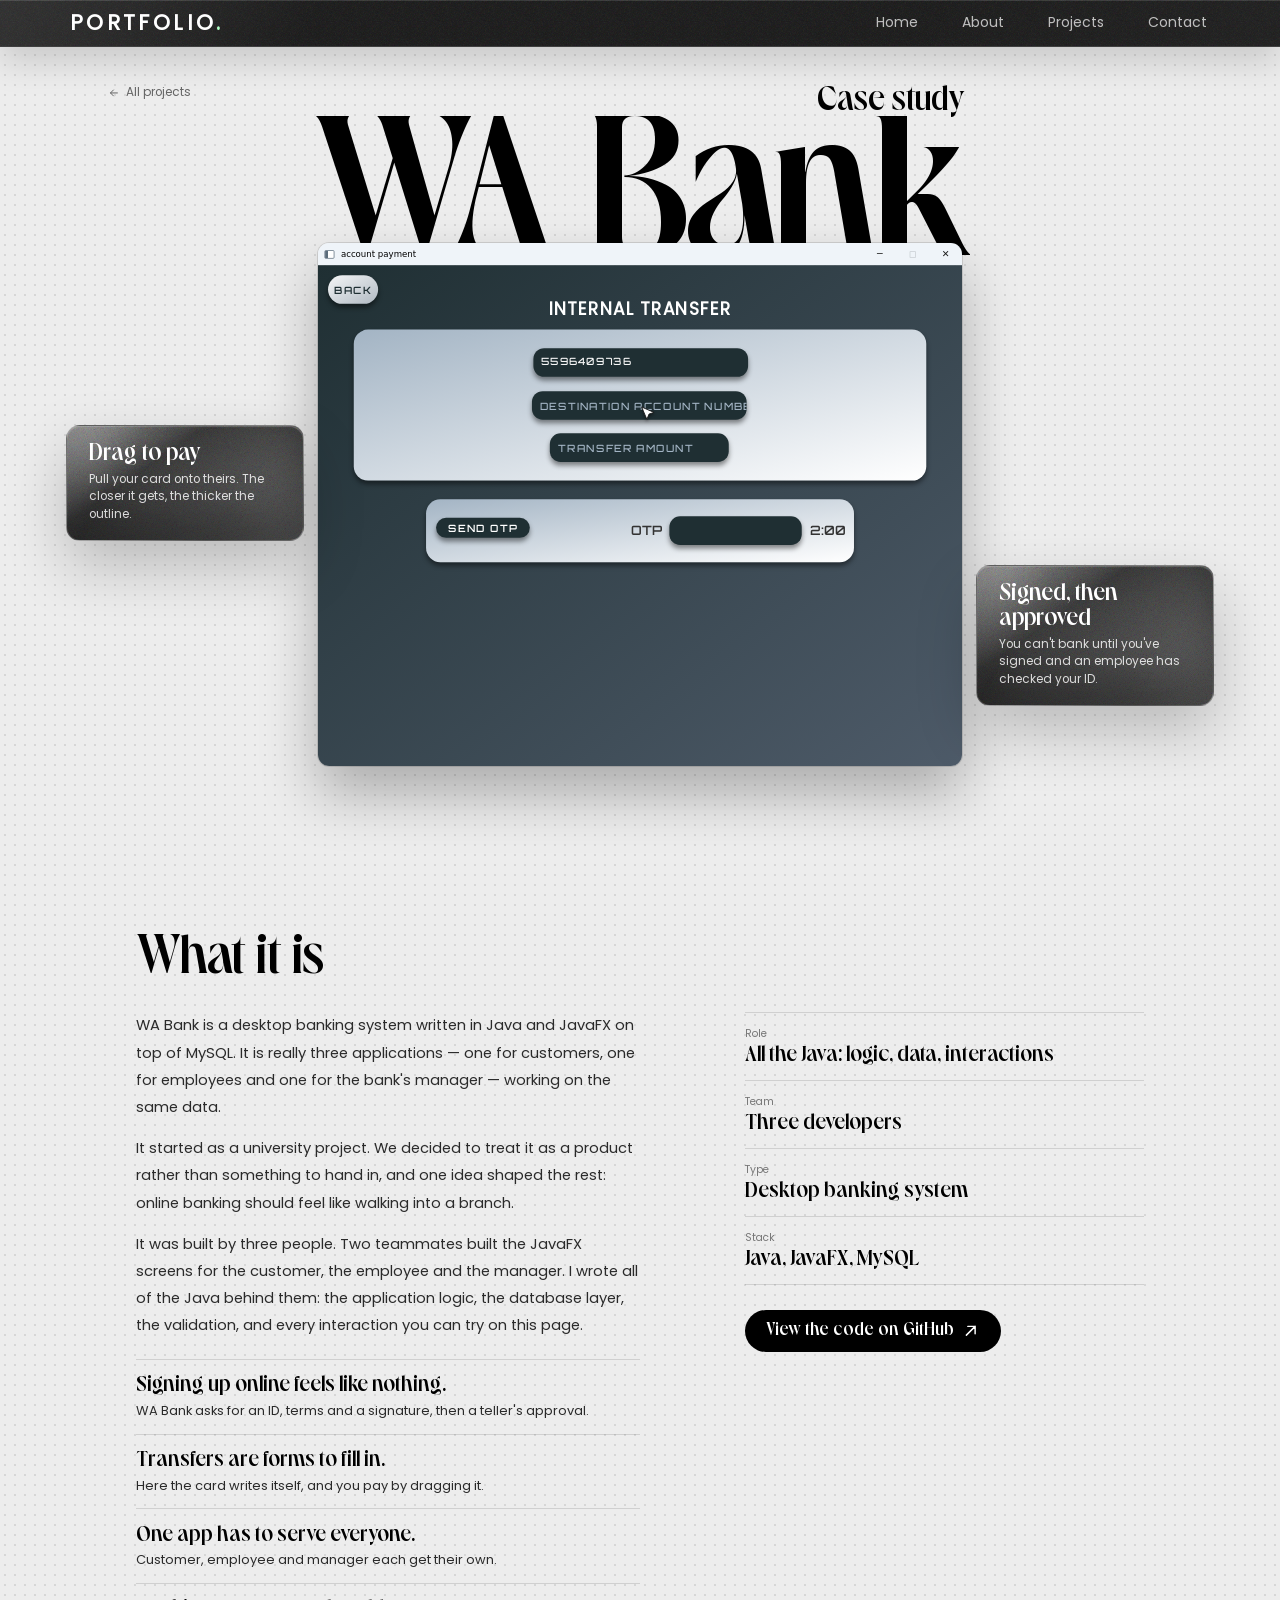
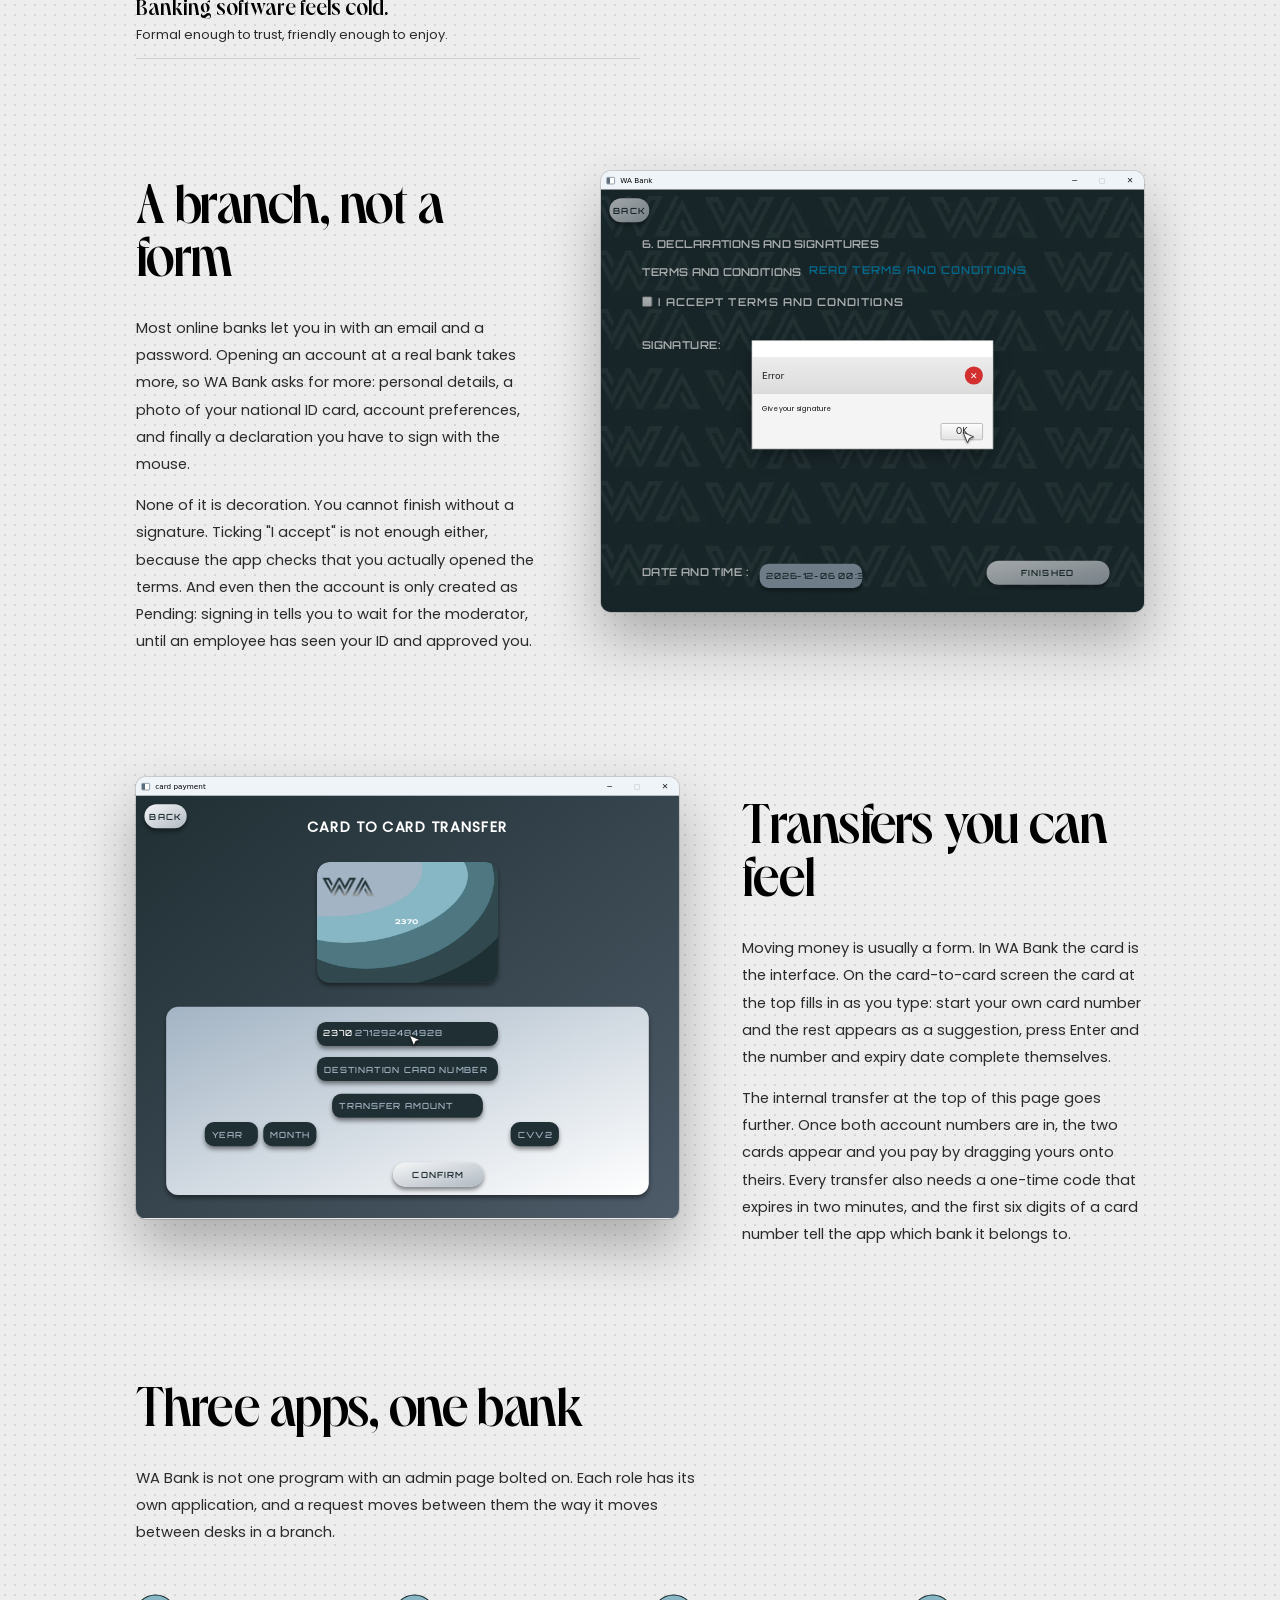
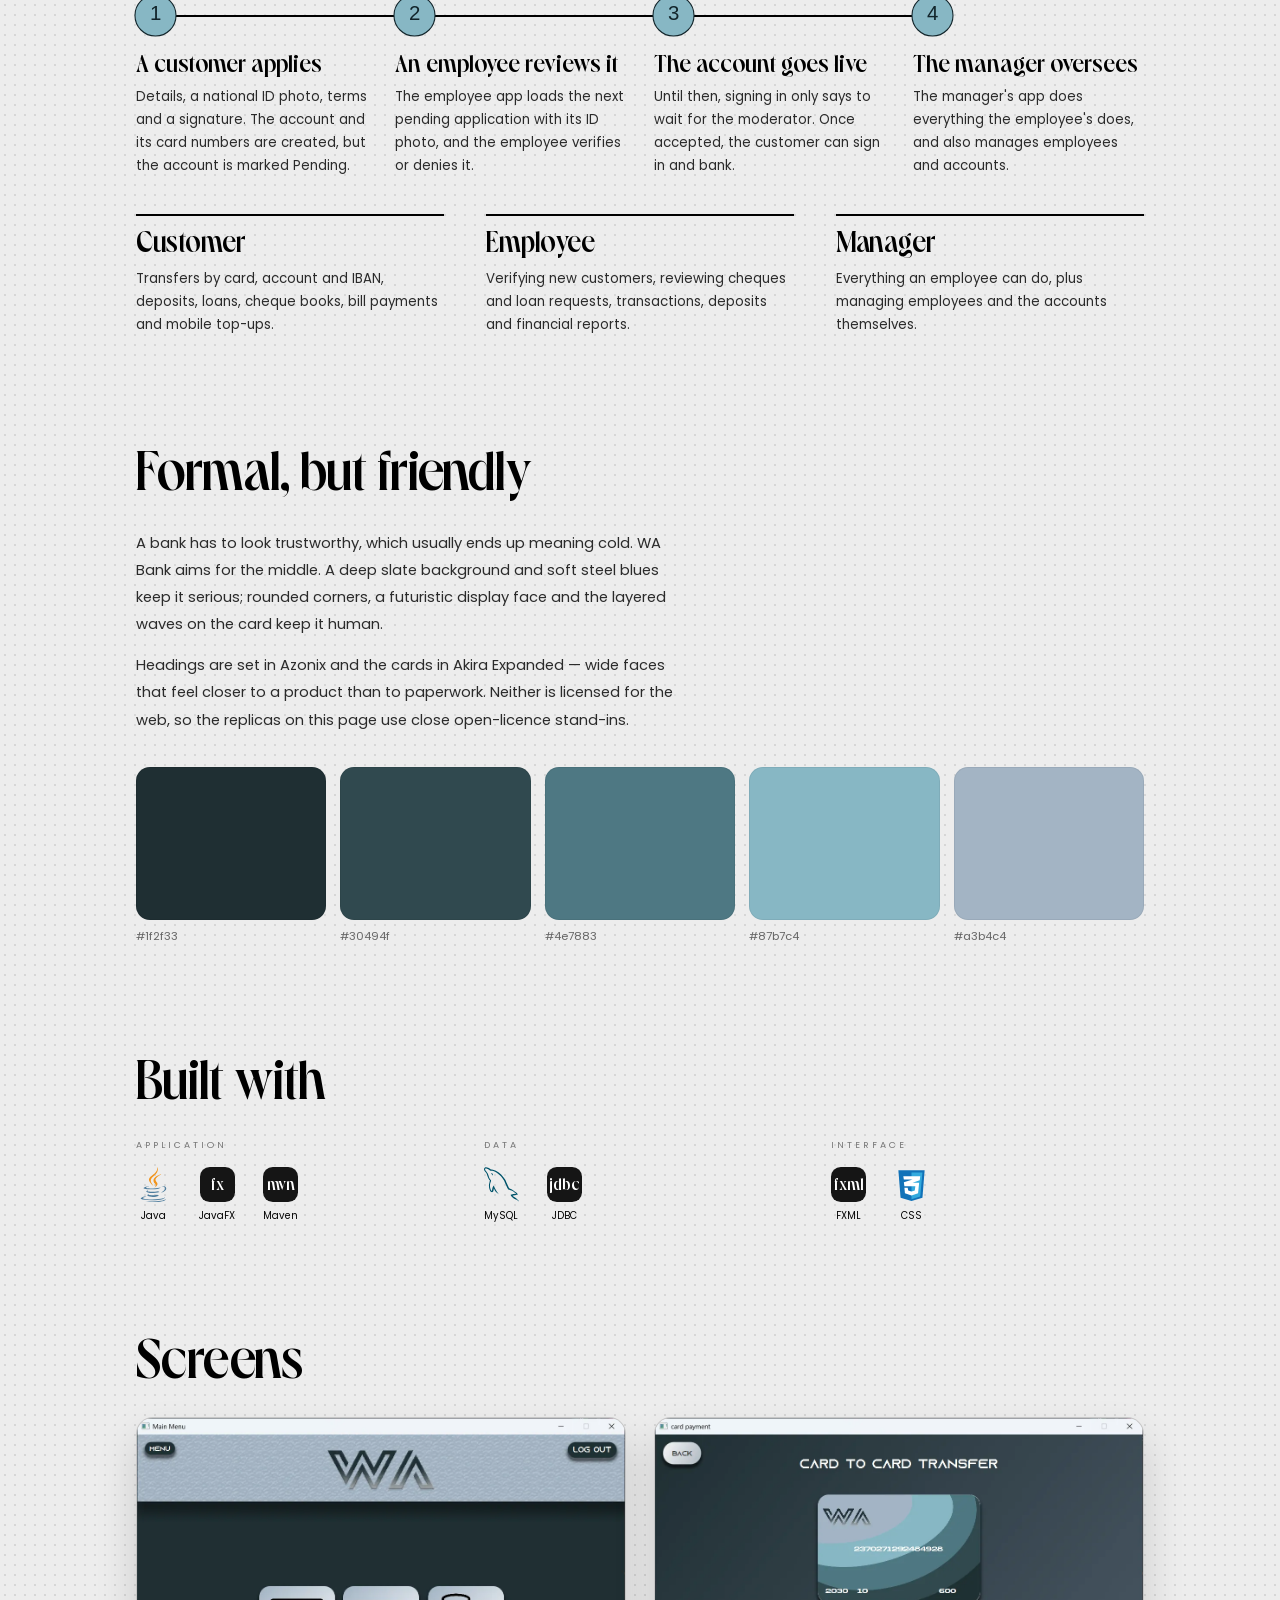
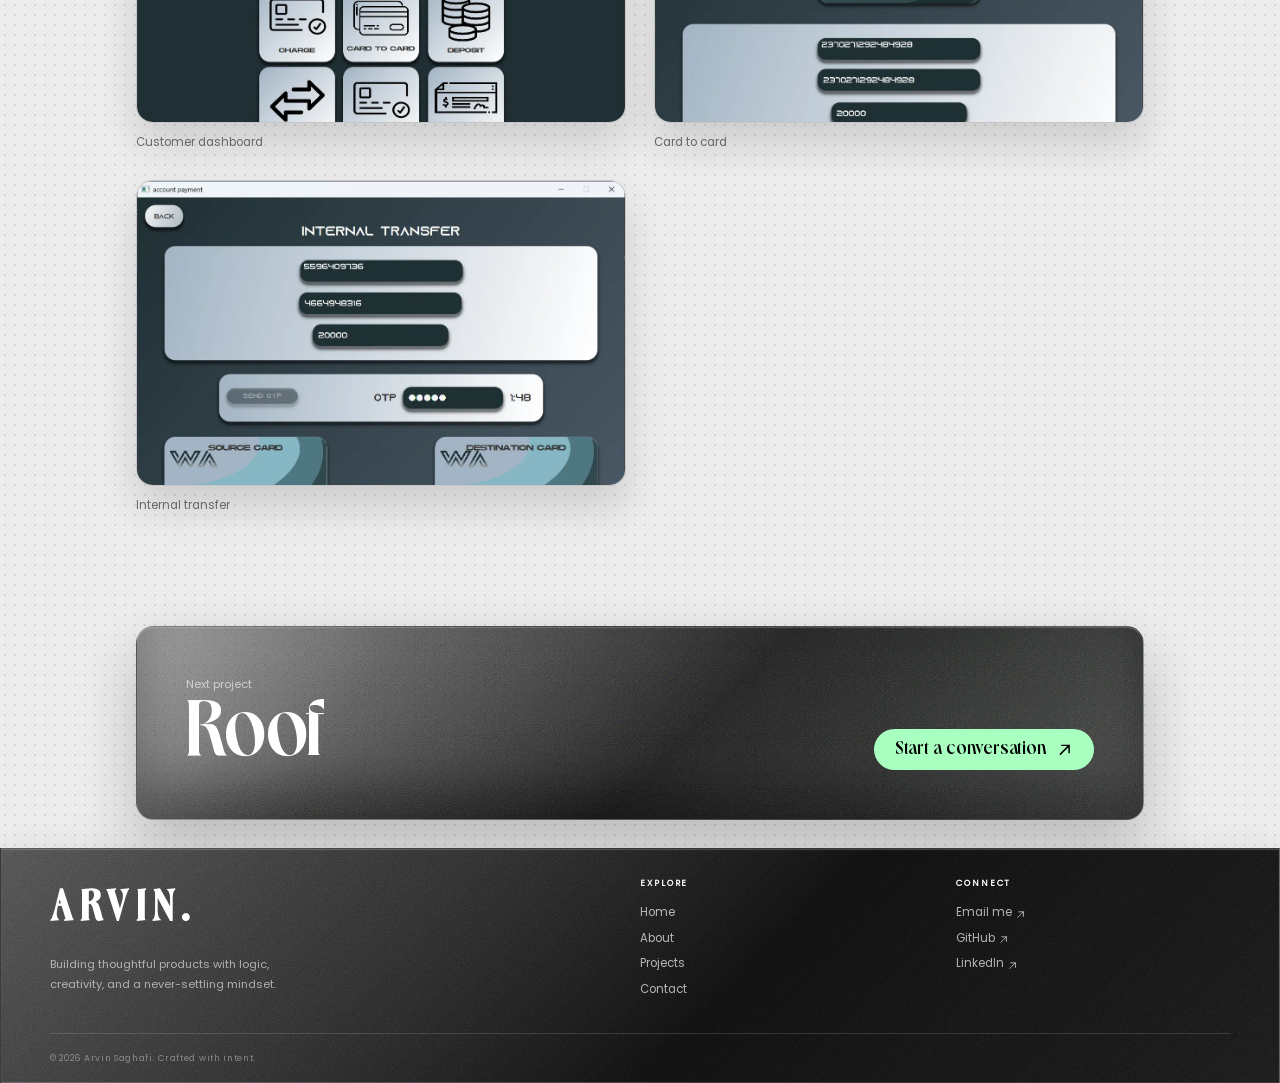
==== commit eac3ec7b: "Add new profile images for GitHub and LinkedIn in WebP format" ====
--- a/bank/index.html
+++ b/bank/index.html
@@ -36,13 +36,13 @@
 			"@context": "https://schema.org",
 			"@graph": [
 				{
-					"@type": "SoftwareSourceCode",
+					"@type": "SoftwareApplication",
 					"@id": "https://www.aboutarvin.ir/bank/#project",
 					"name": "WA Bank",
 					"description": "A desktop banking system built with Java, JavaFX and MySQL, with separate applications for customers, employees and the bank manager. Registration requires an ID photo, accepted terms and a signature, and is approved by an employee before the account can be used.",
 					"url": "https://www.aboutarvin.ir/bank/",
 					"image": "https://www.aboutarvin.ir/assets/images/projects/bank/screen-dashboard.webp",
-					"programmingLanguage": ["Java", "SQL"],
+					"applicationCategory": "FinanceApplication",
 					"runtimePlatform": "Java, JavaFX",
 					"keywords": ["banking system", "JavaFX", "MySQL", "JDBC", "desktop application", "drag and drop"],
 					"author": { "@id": "https://www.aboutarvin.ir/#person" }
@@ -713,6 +713,12 @@
 								stroke-width="2" d="M18 6L6 18M8 6h10v10" />
 						</svg>
 					</a>
+					<a href="https://www.linkedin.com/in/eros-codes/" target="_blank" rel="noopener noreferrer">LinkedIn
+						<svg xmlns="http://www.w3.org/2000/svg" width="1em" height="1em" viewBox="0 0 24 24" aria-hidden="true">
+							<path fill="none" stroke="currentColor" stroke-linecap="round" stroke-linejoin="round" stroke-width="2"
+								d="M18 6L6 18M8 6h10v10" />
+						</svg>
+					</a>
 				</nav>
 			</div>
 		</div>
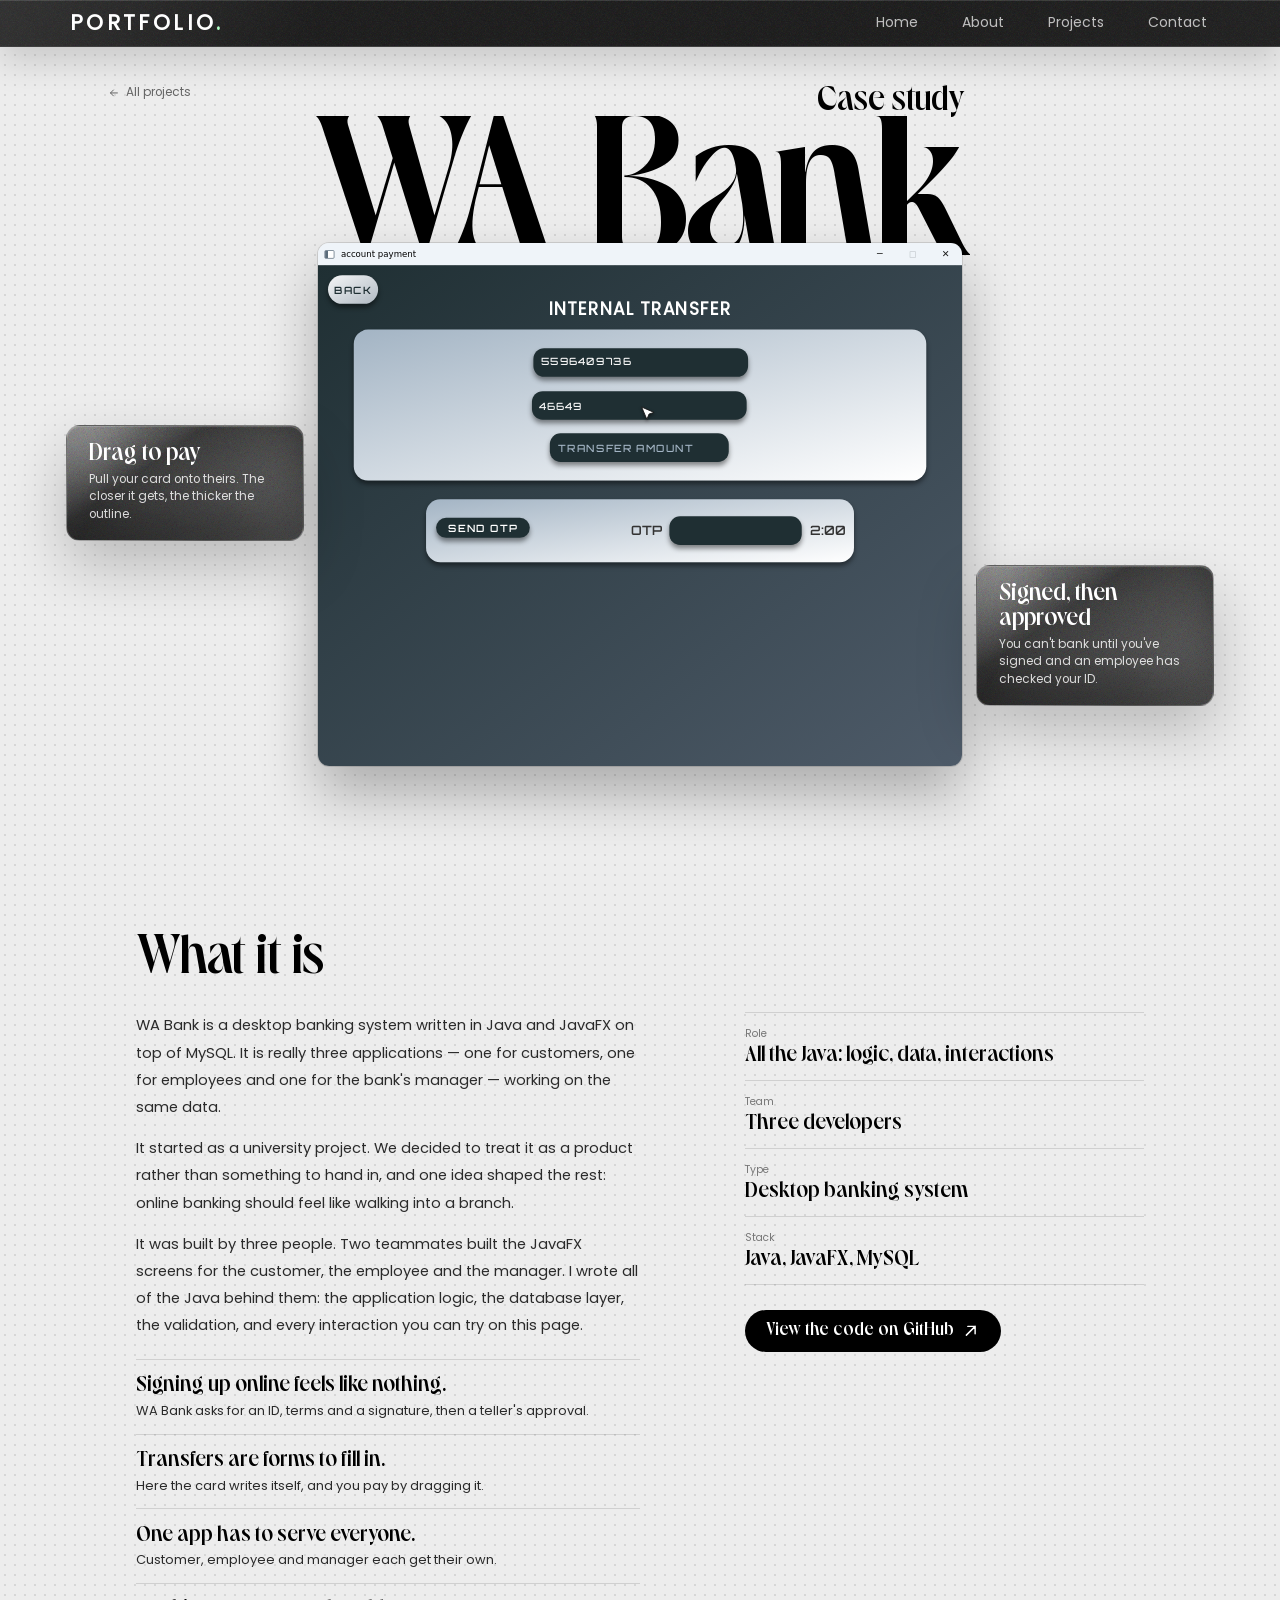
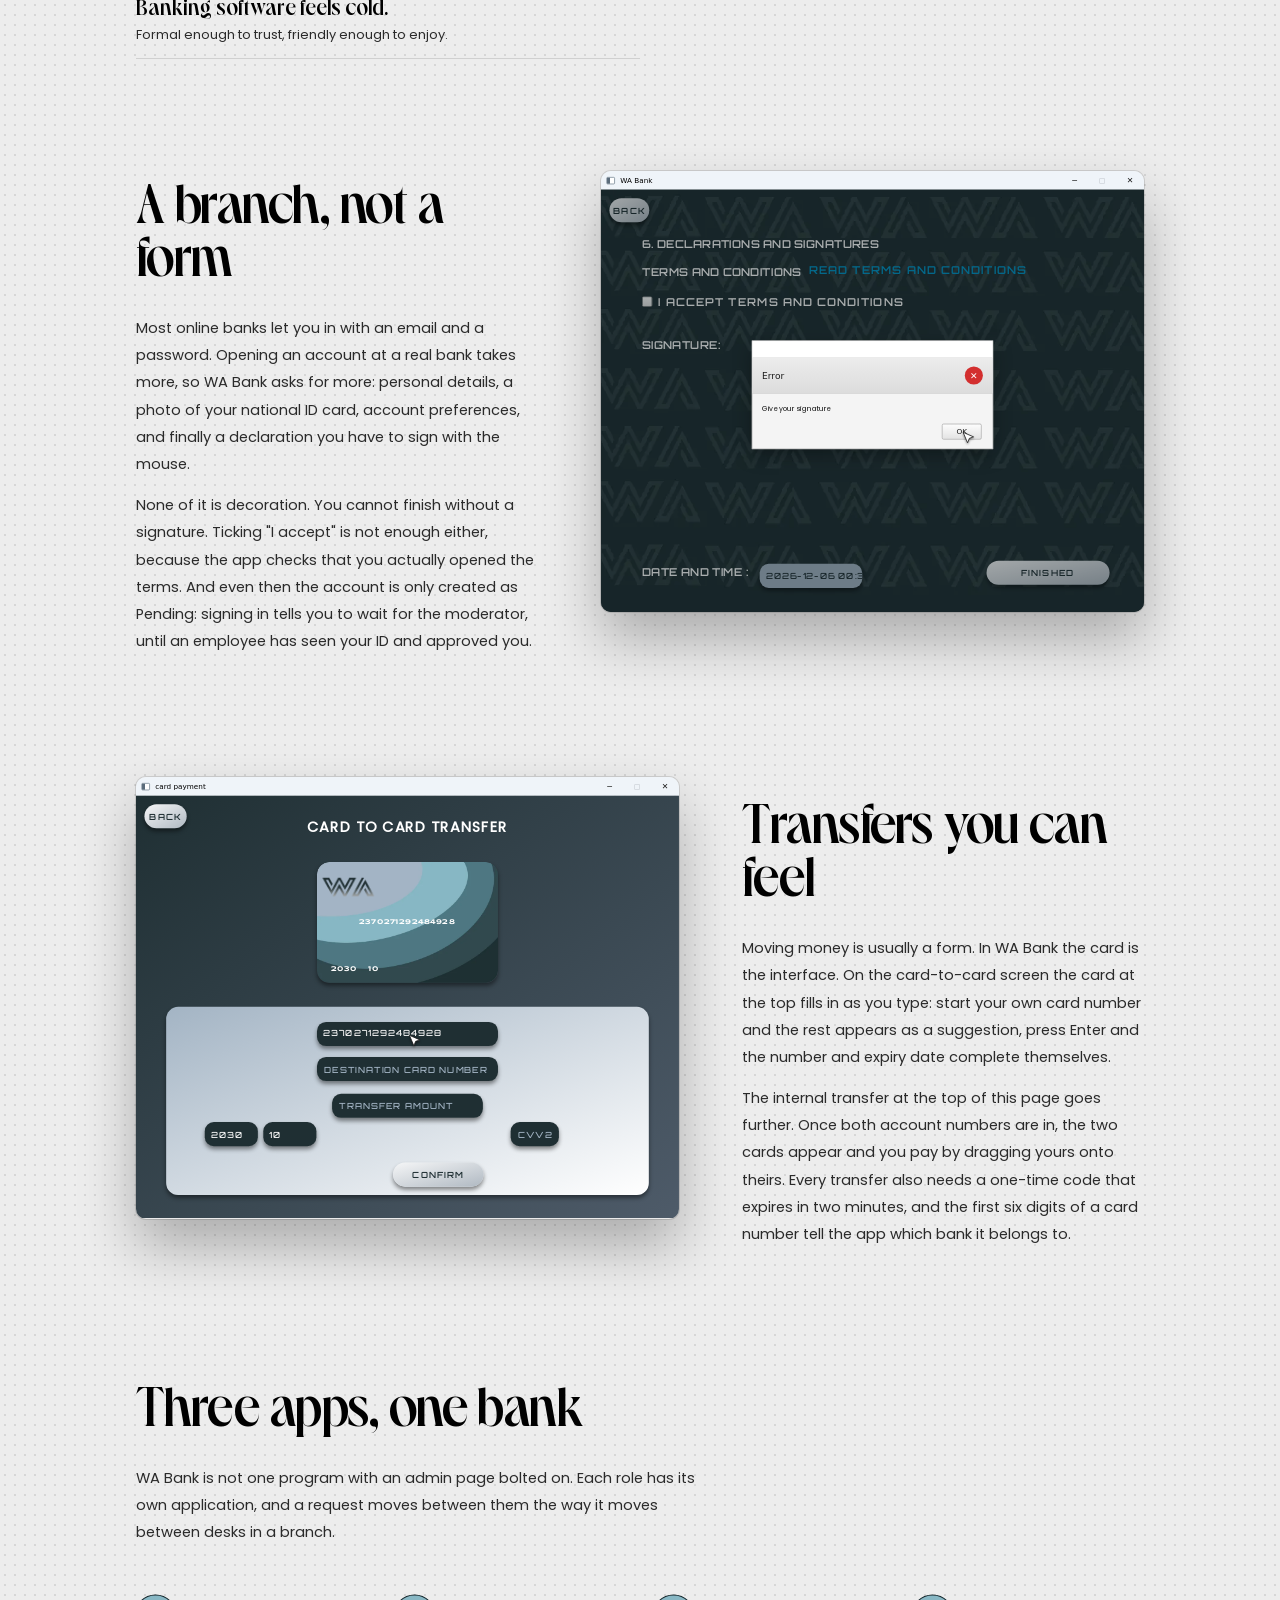
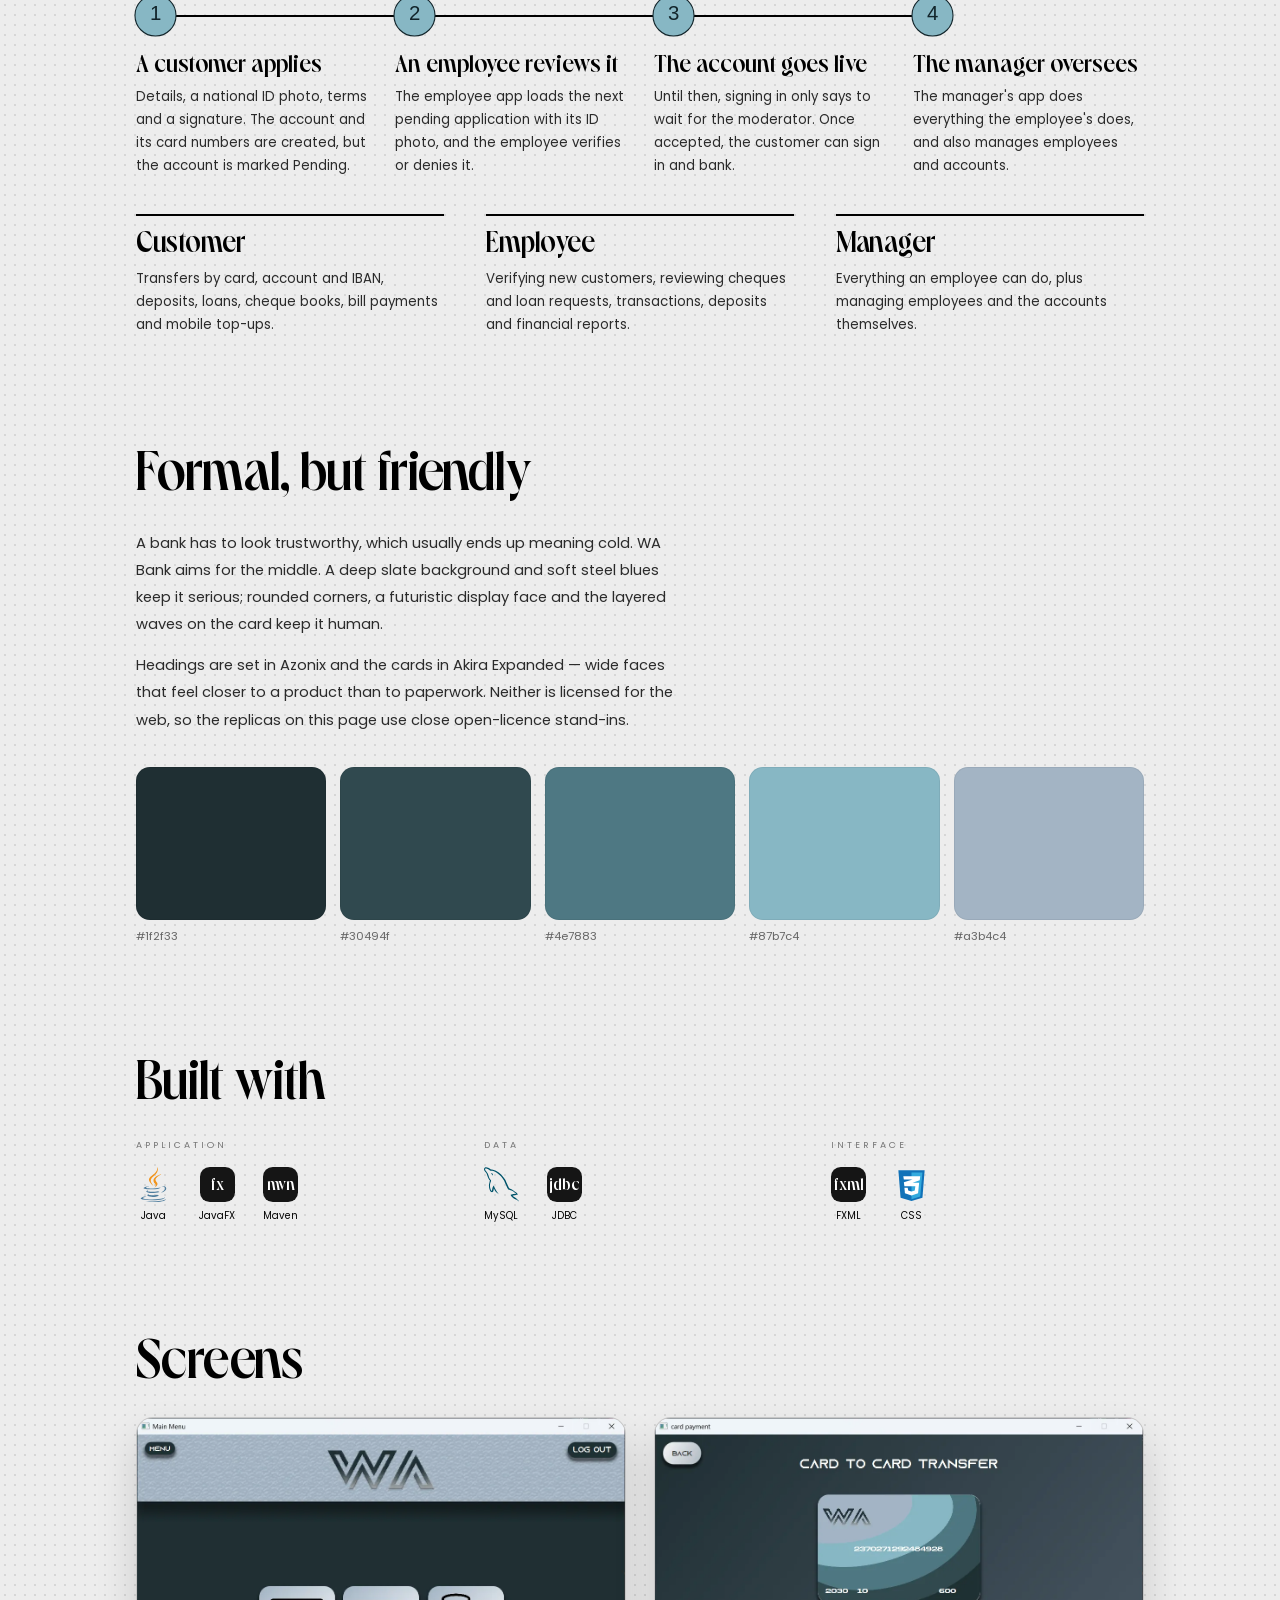
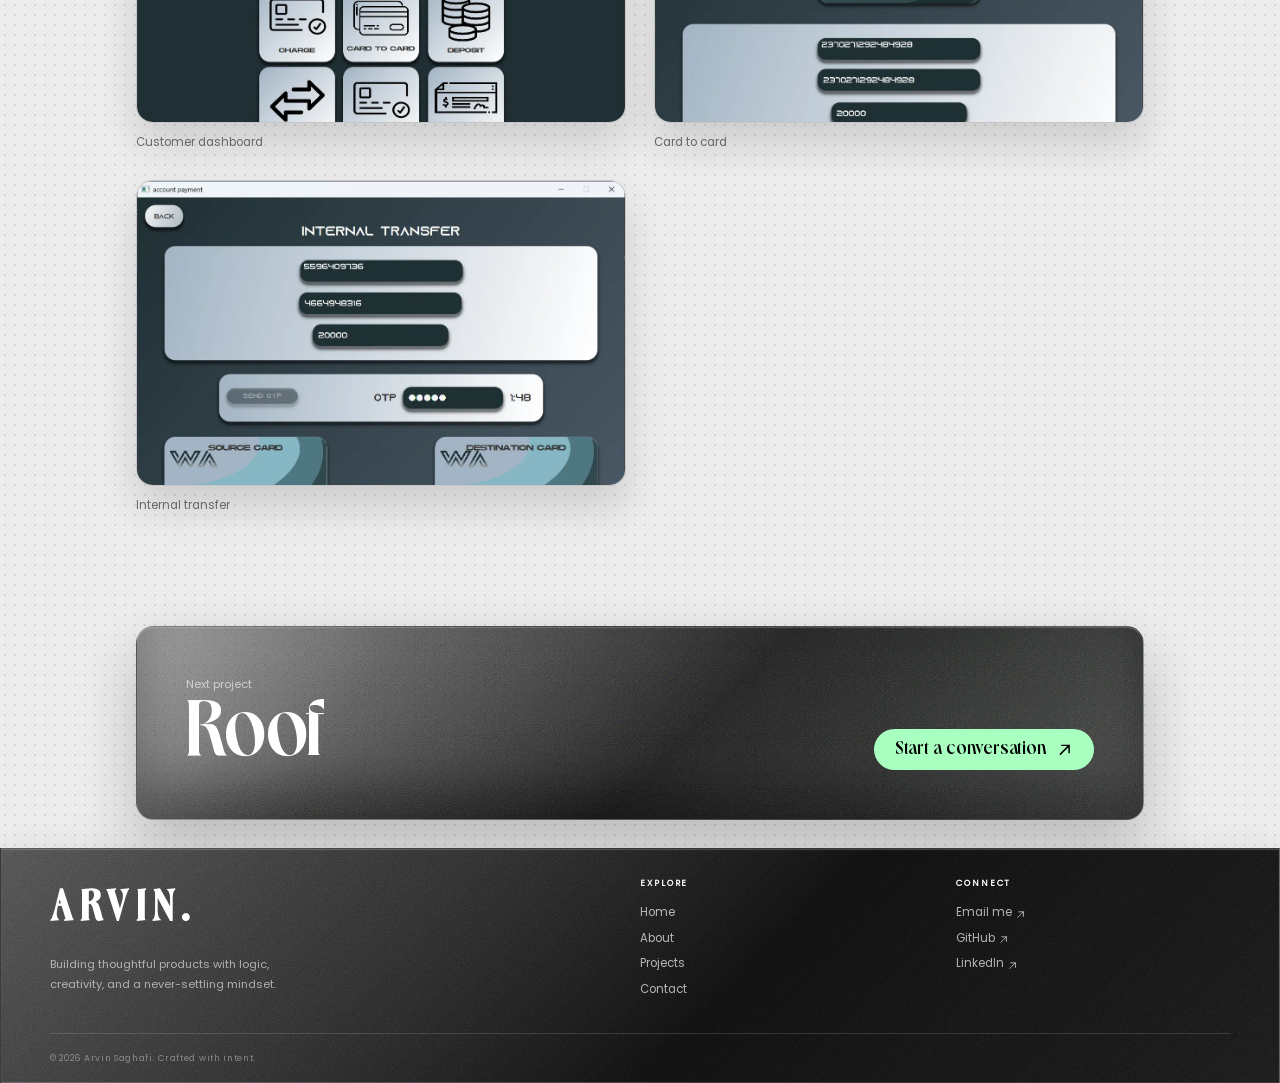
==== commit 042bd628: "Update font preload links and GitHub repository URL in index.html" ====
--- a/bank/index.html
+++ b/bank/index.html
@@ -86,9 +86,8 @@
 		})();
 	</script>
 
-	<!-- TODO: copy the Roah preload line from rivo/index.html here, so this
-	     page preloads the same converted font file -->
 	<link rel="preload" as="font" type="font/woff2" href="../assets/fonts/Poppins/Poppins-Regular.woff2" crossorigin>
+	<link rel="preload" as="font" type="font/woff2" href="../assets/fonts/Roah/roaheregular-maoan.woff2" crossorigin>
 	<link rel="preload" as="font" type="font/woff2" href="../assets/fonts/Orbitron/orbitron-600.woff2" crossorigin>
 
 	<link rel="stylesheet" href="../assets/stylesheets/base/settings.css">
@@ -323,8 +322,7 @@
 				</dl>
 
 				<div class="overview-links" data-reveal>
-					<!-- TODO: point this at the Bank repository -->
-					<a class="btn btn-solid" href="https://github.com/eros-codes" target="_blank" rel="noreferrer">
+					<a class="btn btn-solid" href="https://github.com/eros-codes/WA_Bank" target="_blank" rel="noreferrer">
 						View the code on GitHub
 						<svg xmlns="http://www.w3.org/2000/svg" width="1em" height="1em" viewBox="0 0 24 24"
 							aria-hidden="true">
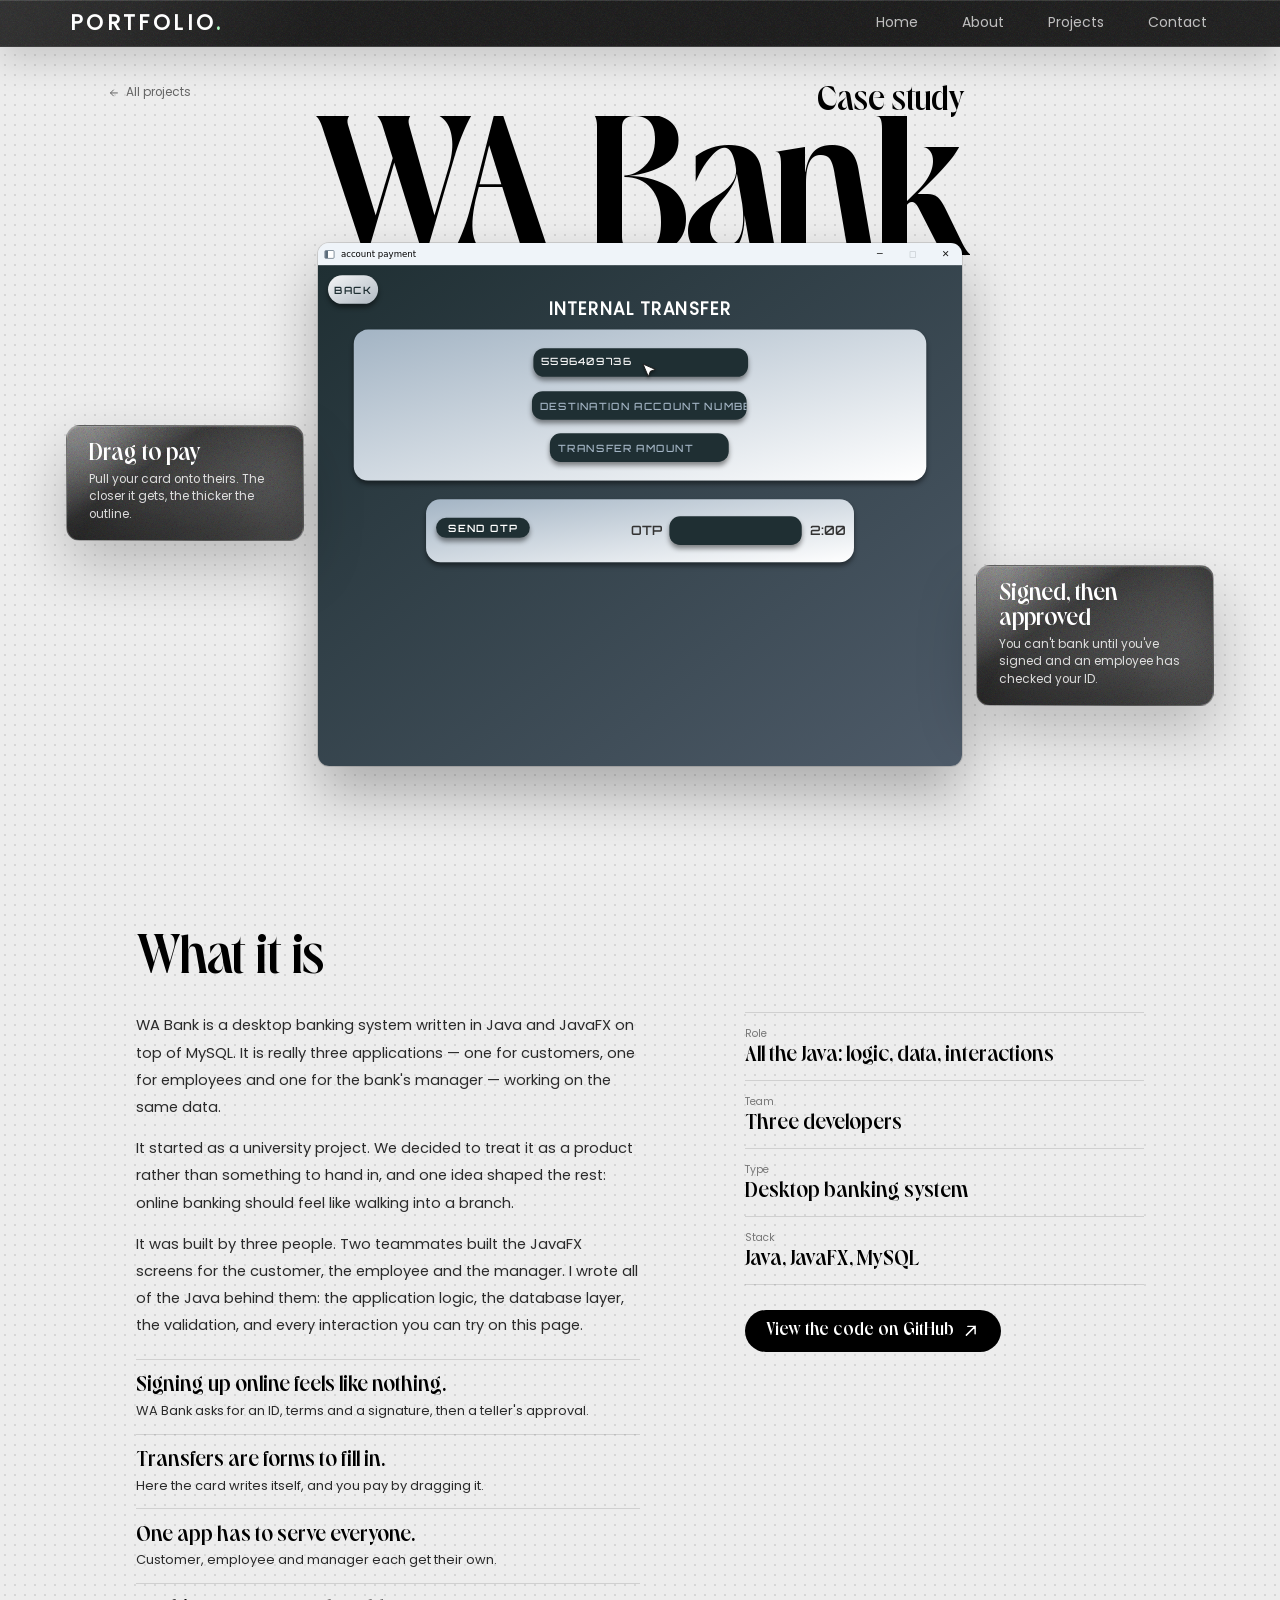
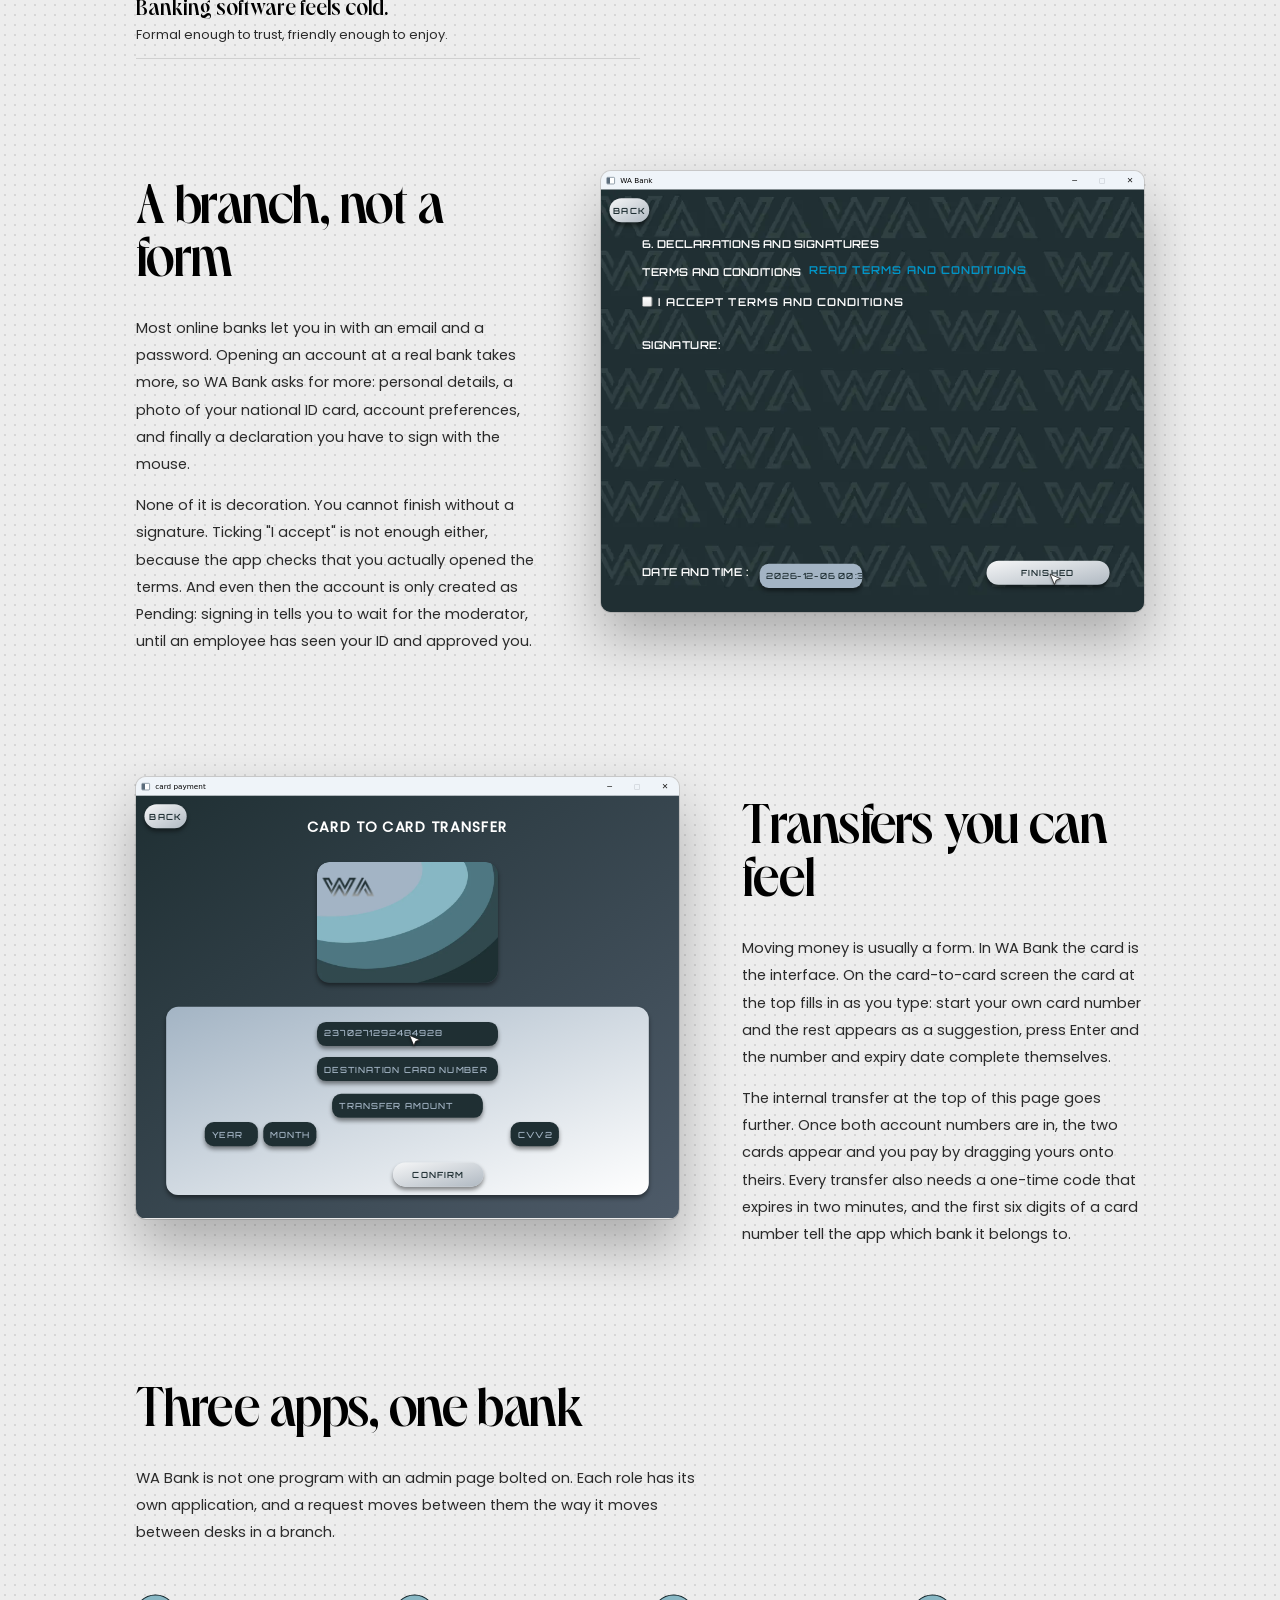
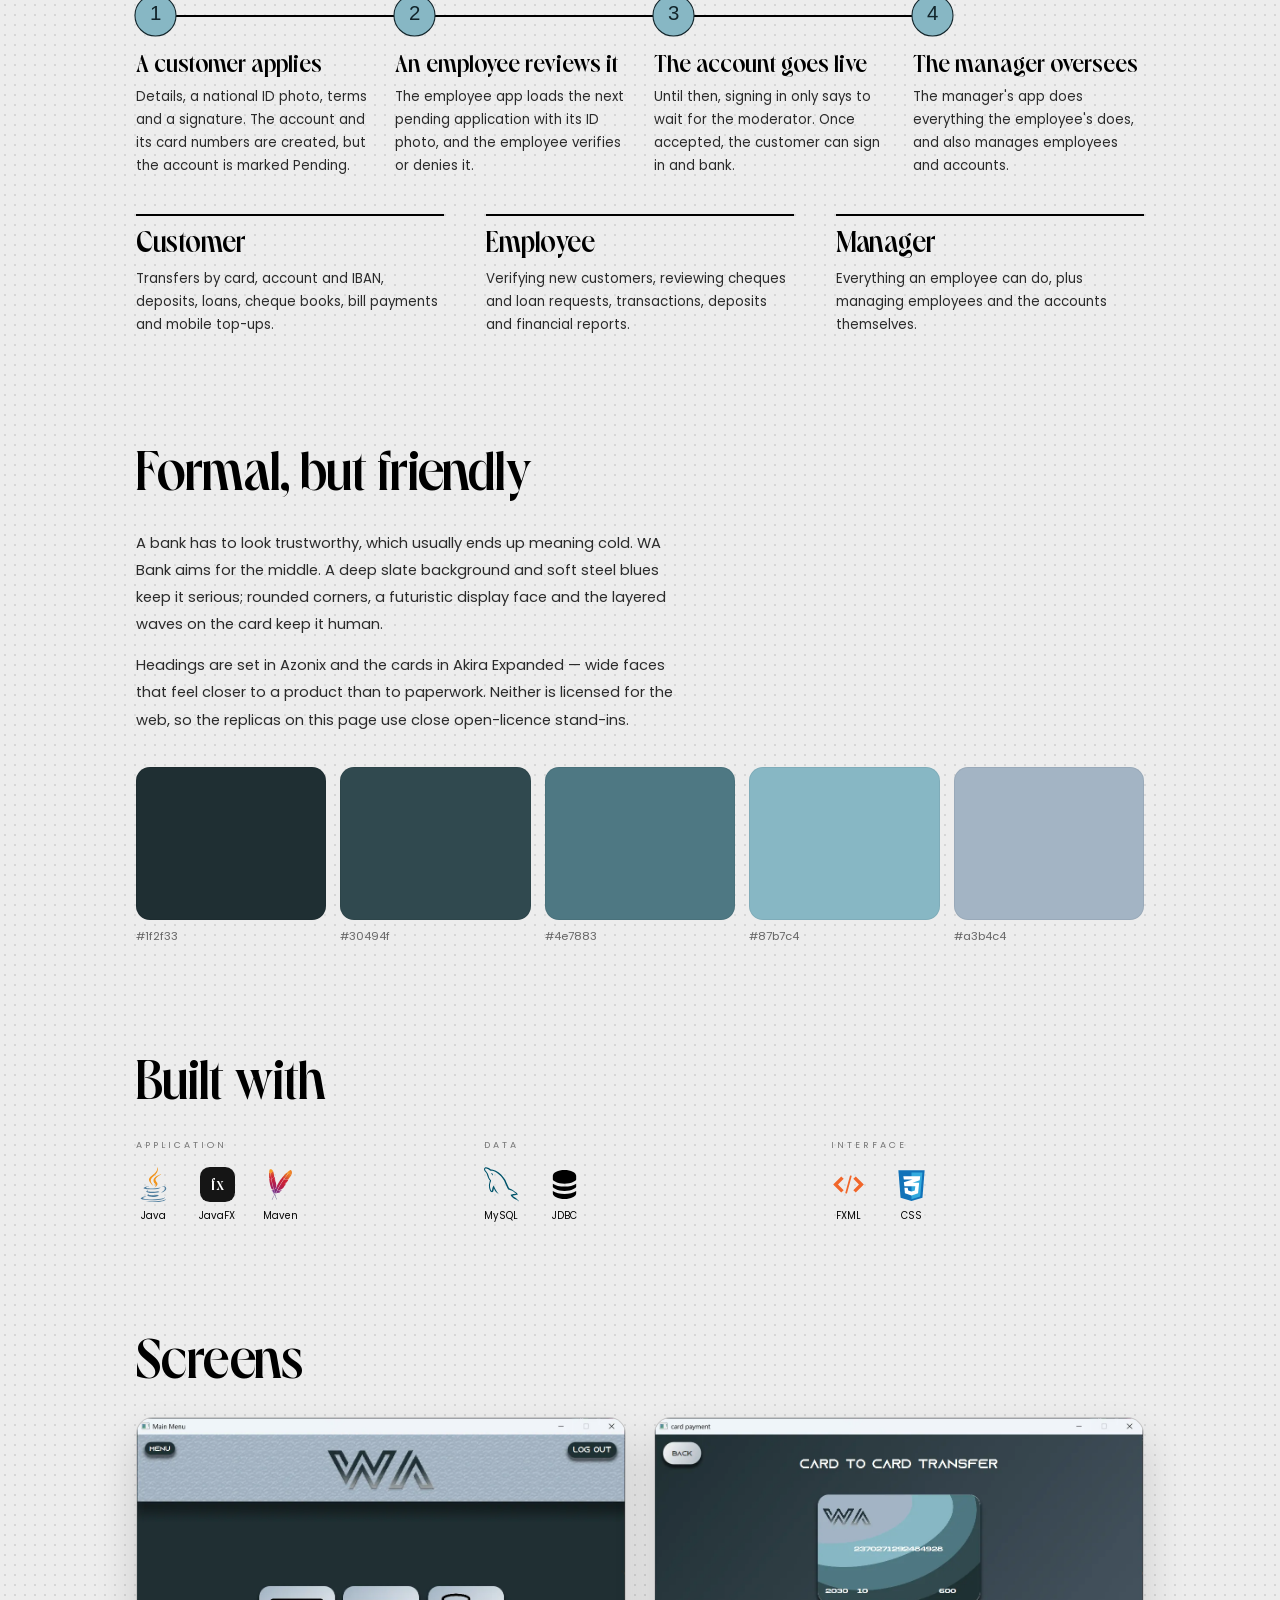
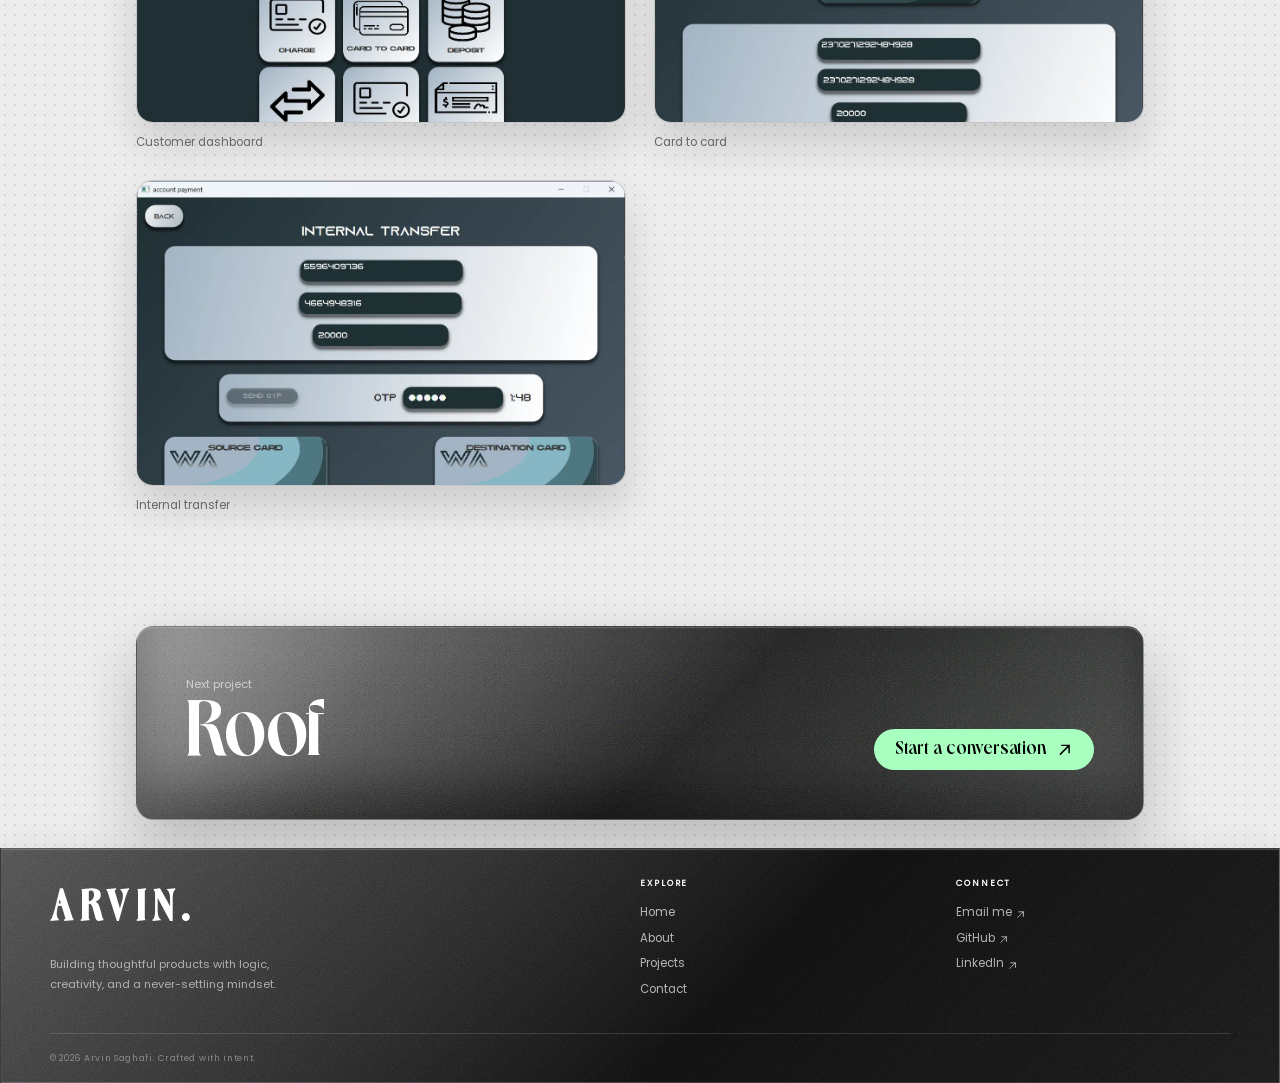
==== commit 7f699597: "feat(delivery-demo): implement delivery demo functionality with offline handling and message synchro" ====
--- a/bank/index.html
+++ b/bank/index.html
@@ -620,20 +620,20 @@
 					<ul class="stack-icons">
 						<li><img src="../assets/SVGs/skills/java.svg" alt="" width="40" height="40">Java</li>
 						<li><span class="stack-mark" aria-hidden="true">fx</span>JavaFX</li>
-						<li><span class="stack-mark" aria-hidden="true">mvn</span>Maven</li>
+						<li><img src="../assets/SVGs/skills/maven.svg" alt="" width="40" height="40">Maven</li>
 					</ul>
 				</div>
 				<div class="stack-group" data-reveal>
 					<span>DATA</span>
 					<ul class="stack-icons">
 						<li><img src="../assets/SVGs/skills/mysql.svg" alt="" width="40" height="40">MySQL</li>
-						<li><span class="stack-mark" aria-hidden="true">jdbc</span>JDBC</li>
+						<li><img src="../assets/SVGs/skills/db.svg" alt="" width="40" height="40">JDBC</li>
 					</ul>
 				</div>
 				<div class="stack-group" data-reveal>
 					<span>INTERFACE</span>
 					<ul class="stack-icons">
-						<li><span class="stack-mark" aria-hidden="true">fxml</span>FXML</li>
+						<li><img src="../assets/SVGs/skills/xml.svg" alt="" width="40" height="40">FXML</li>
 						<li><img src="../assets/SVGs/skills/css.svg" alt="" width="40" height="40">CSS</li>
 					</ul>
 				</div>
